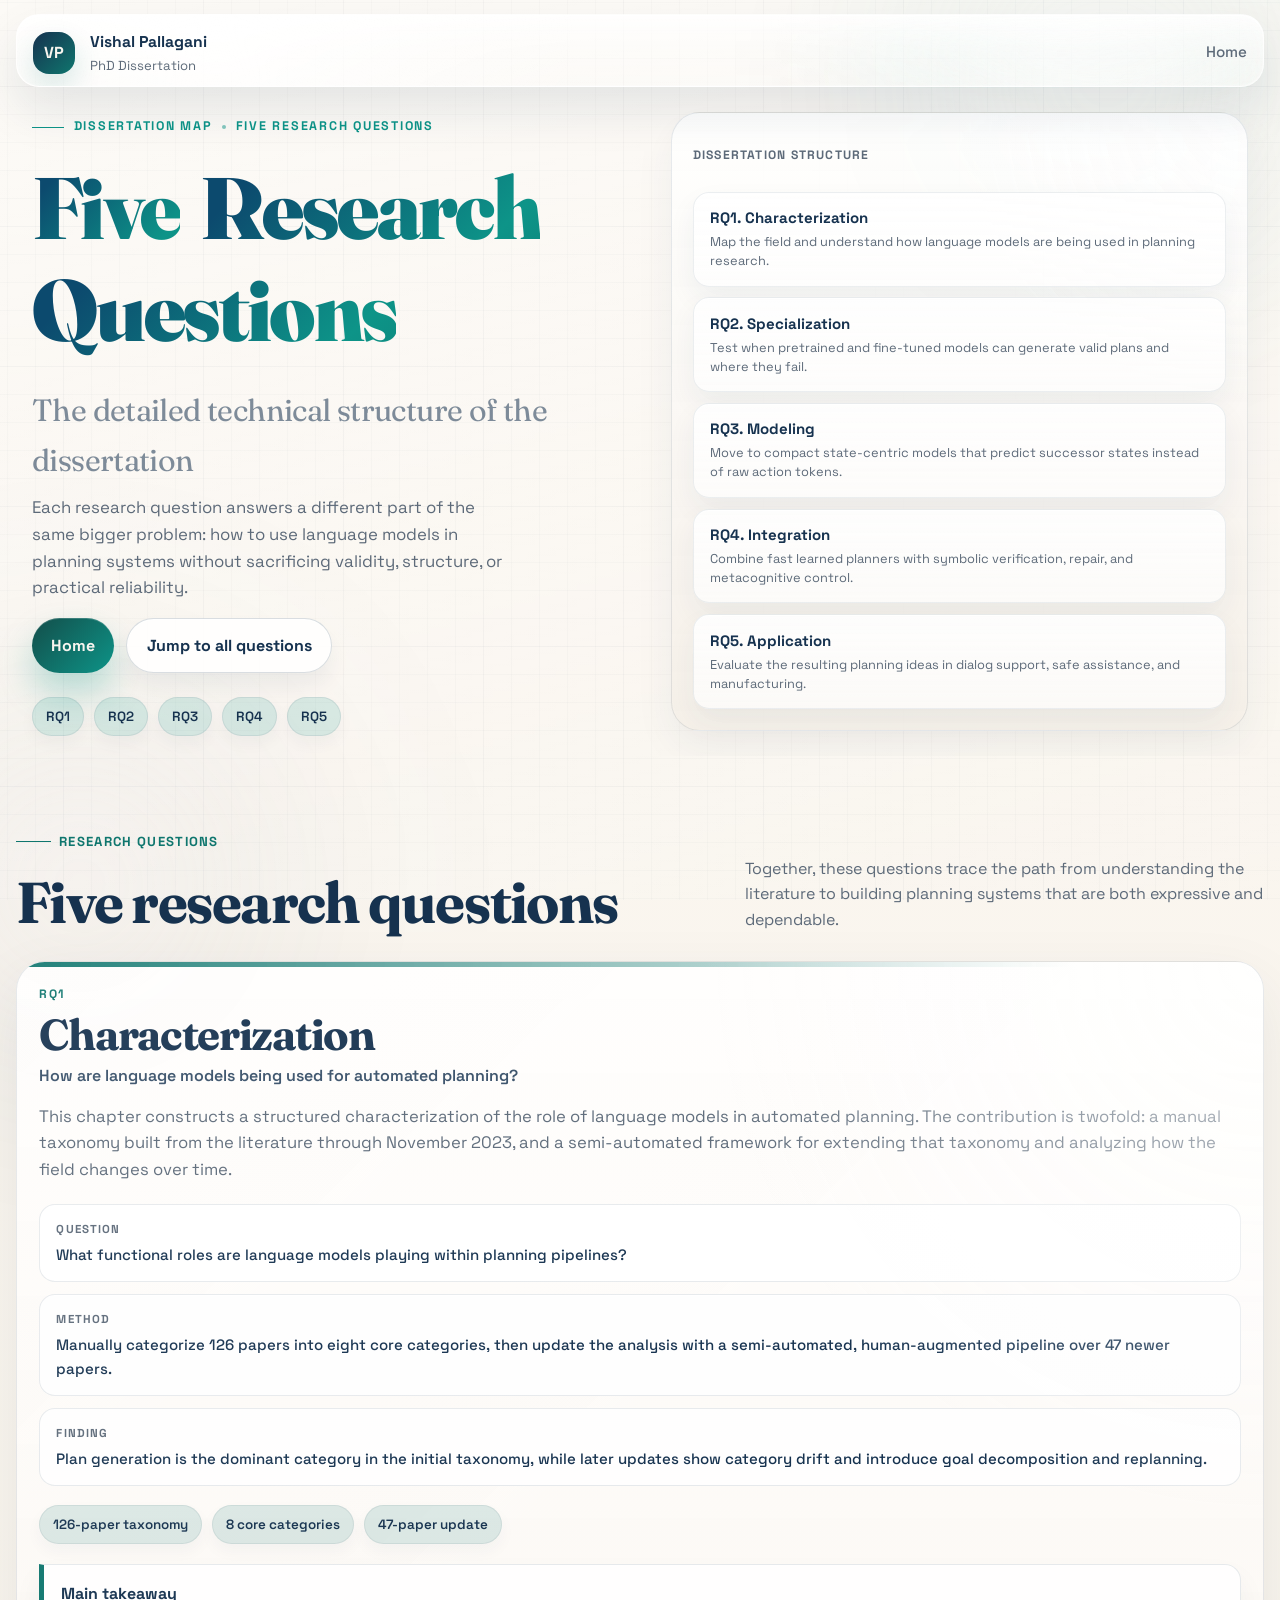
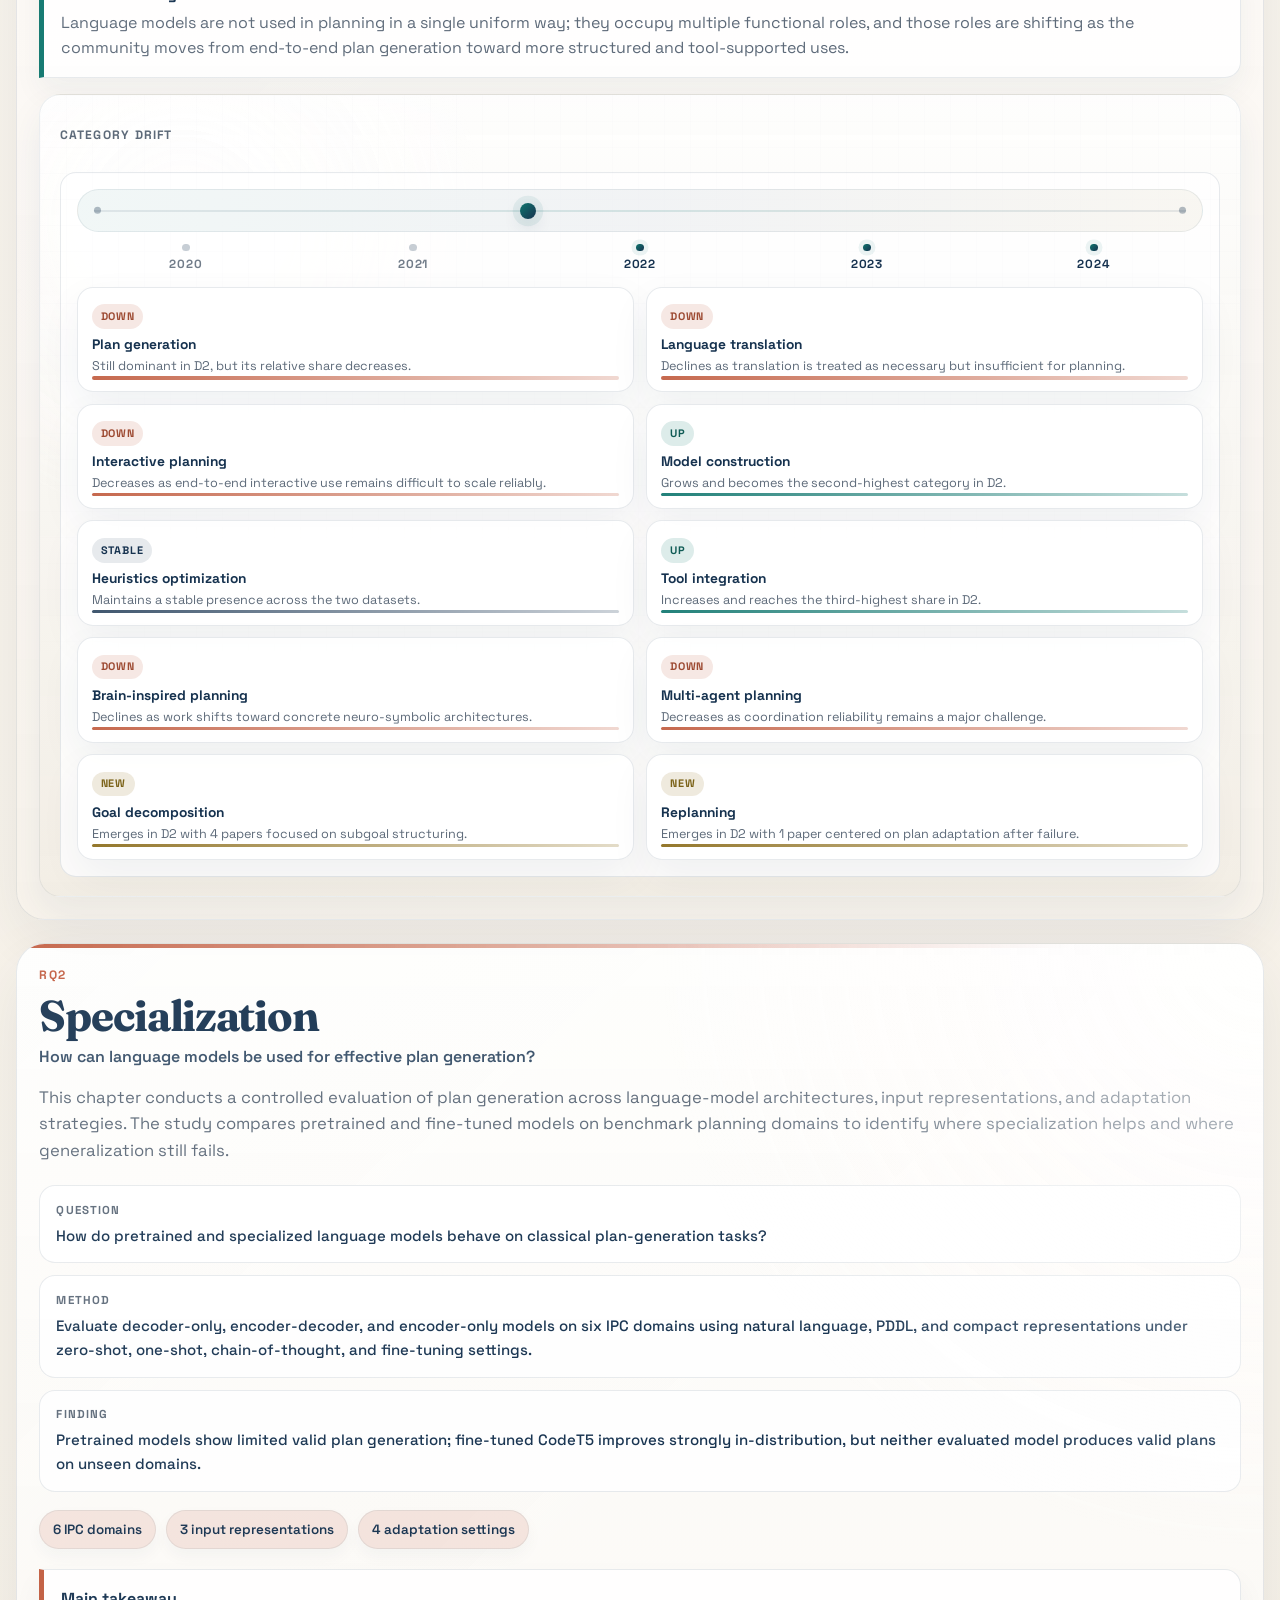
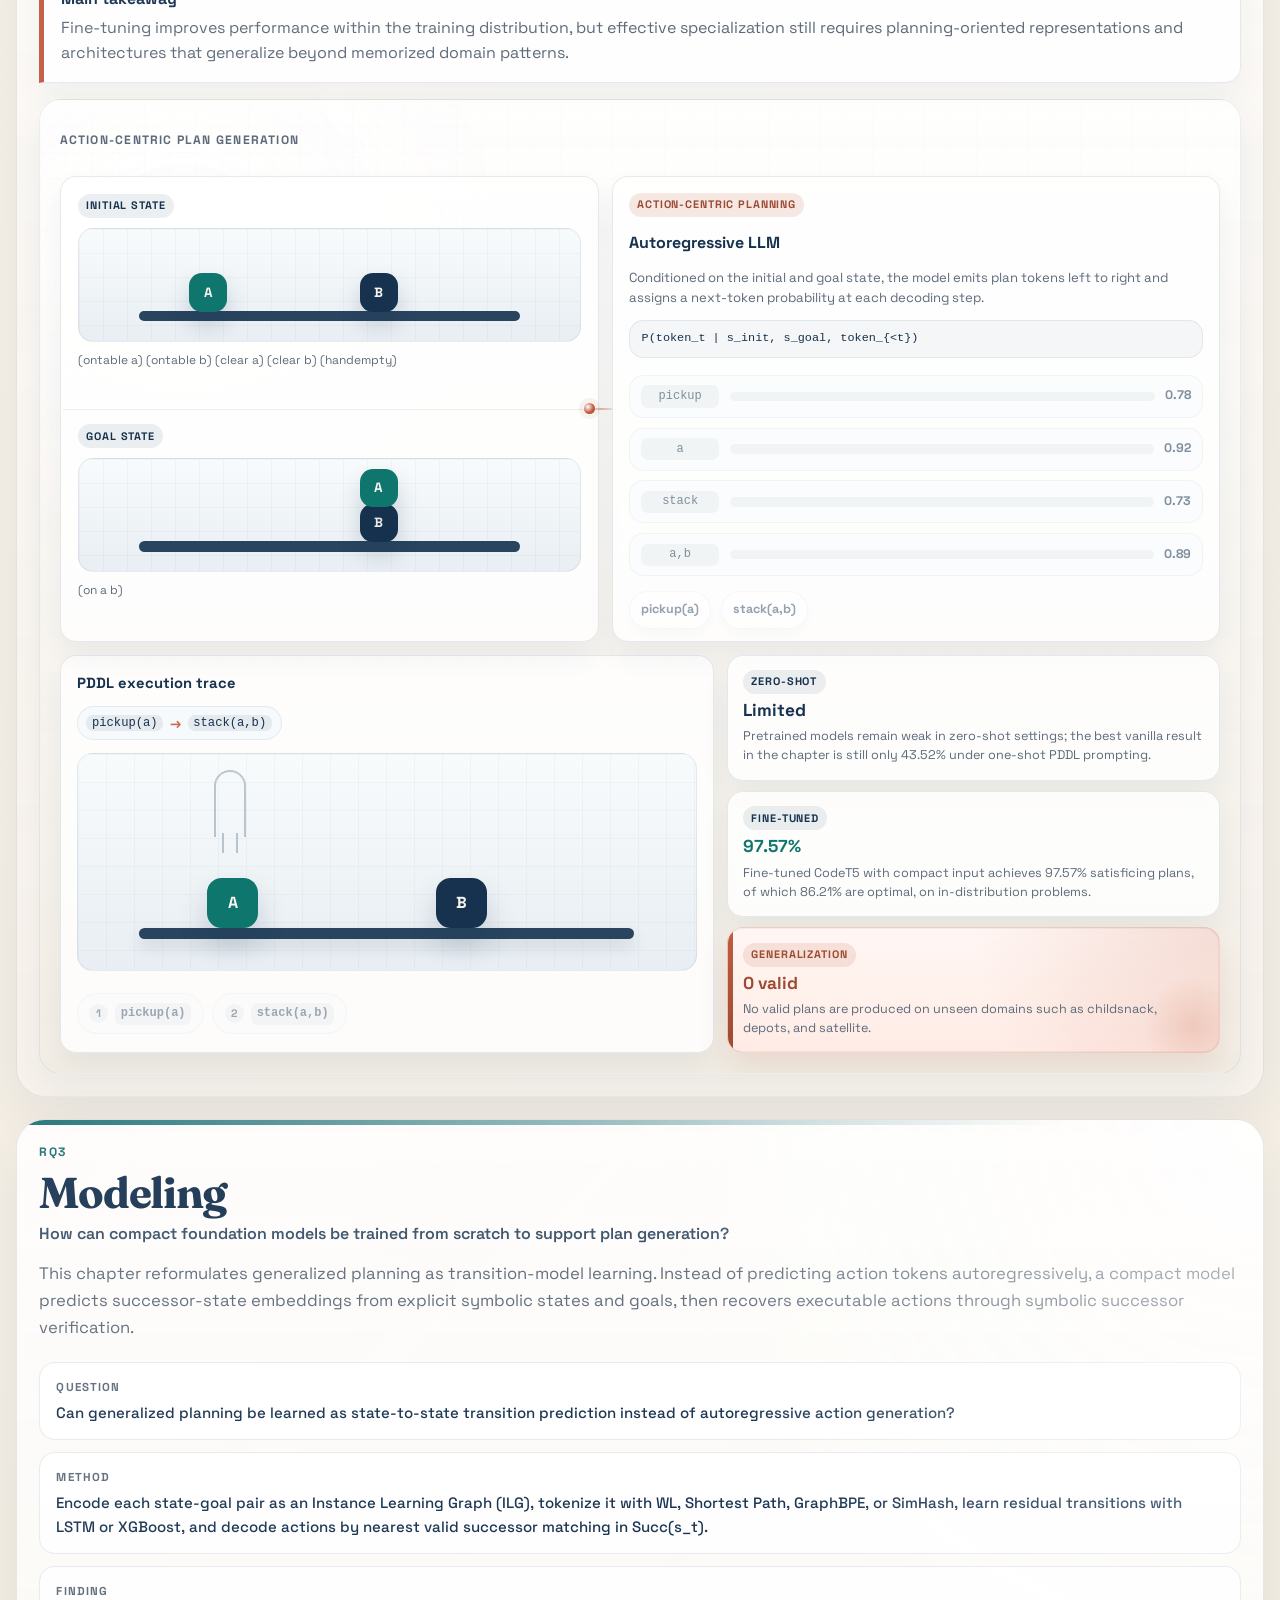
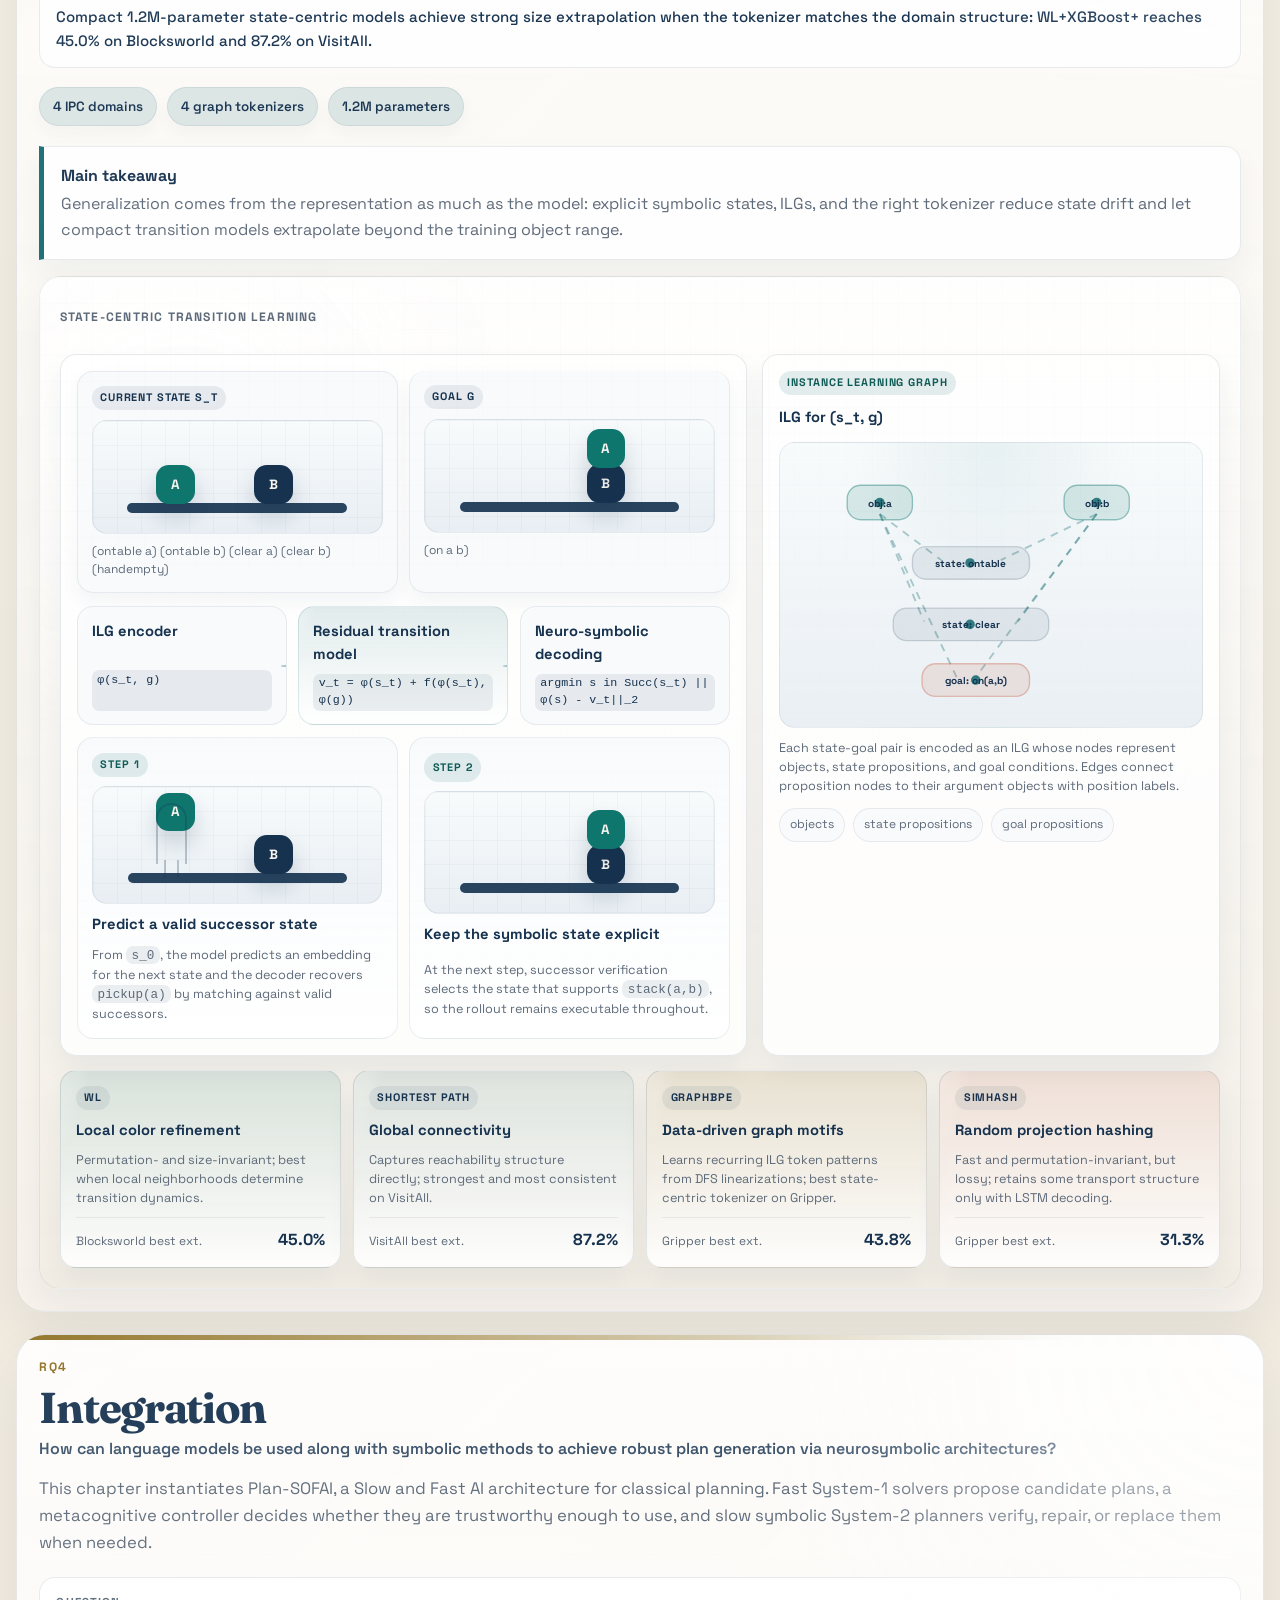
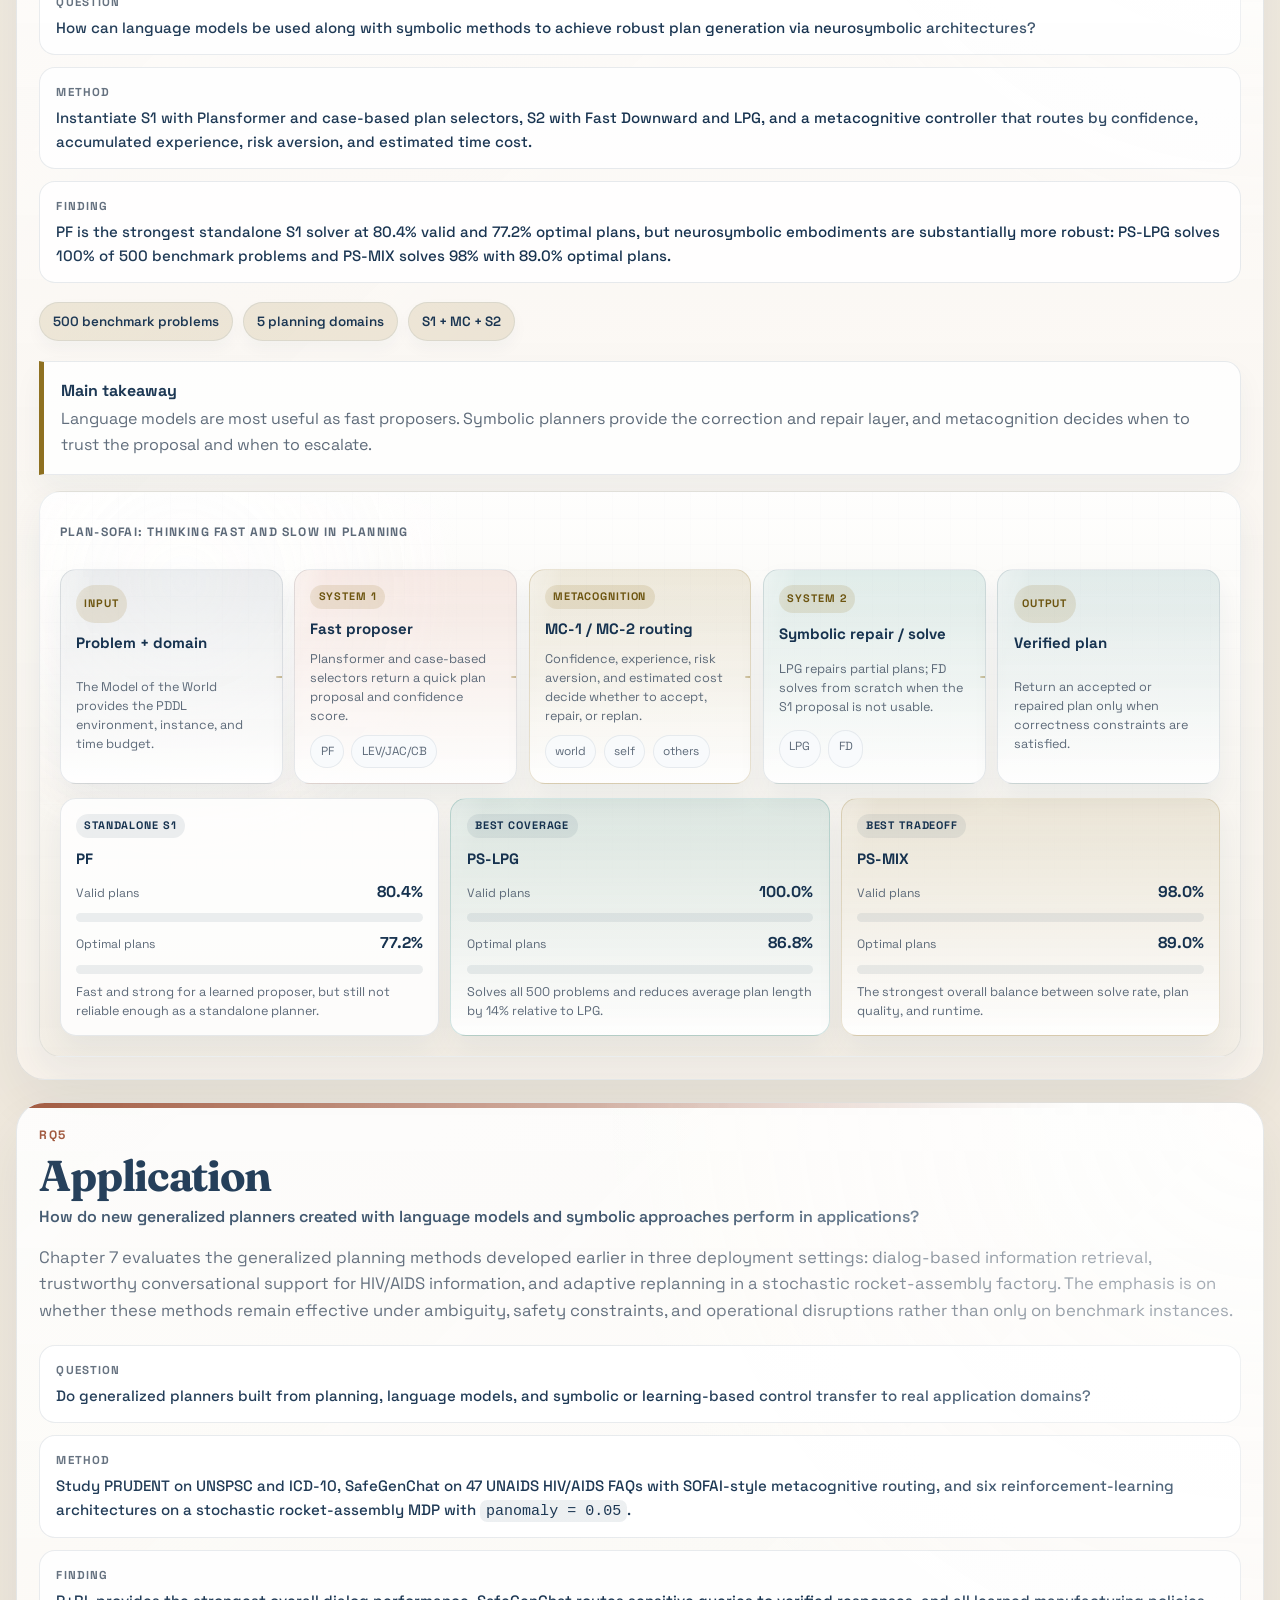
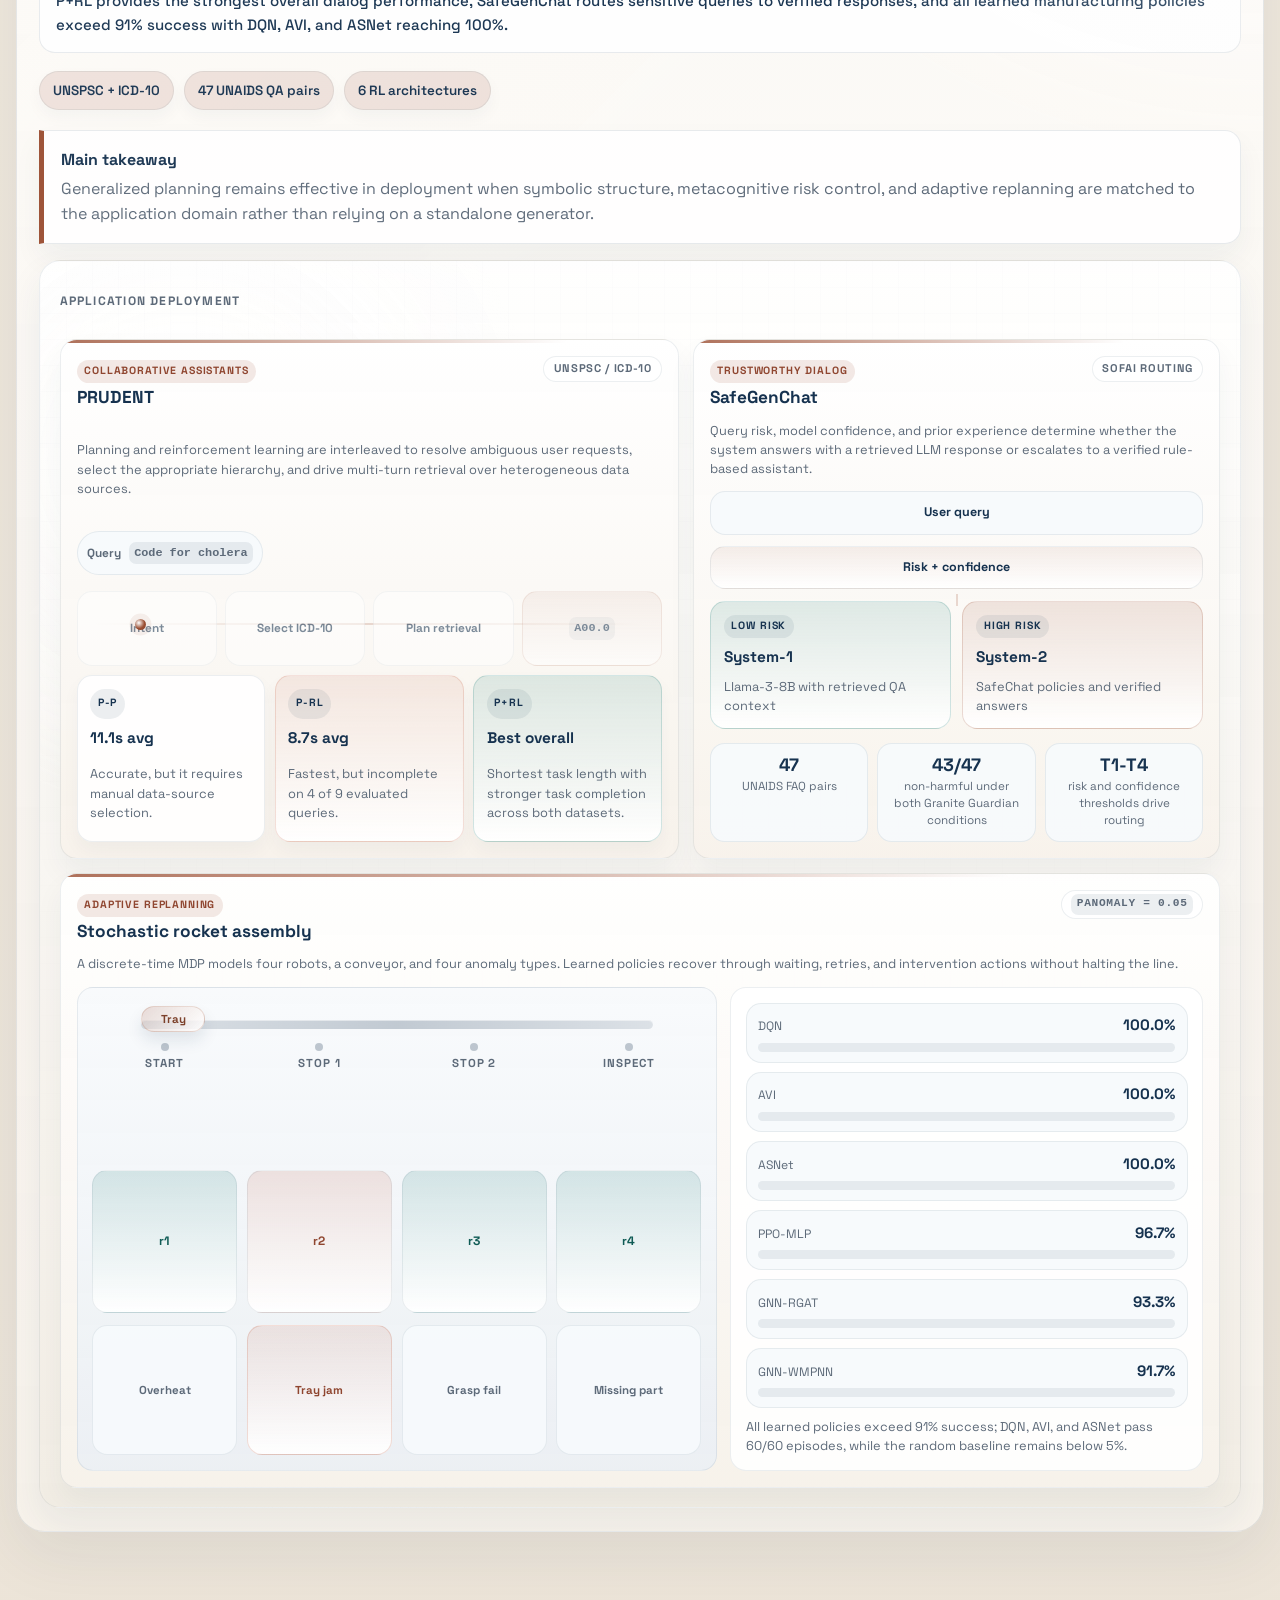
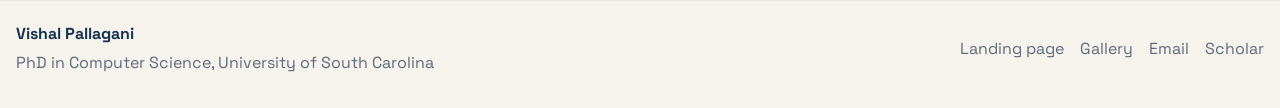
==== research-questions.html @ 073f288d "Add files via upload" ====
<!doctype html>
<html lang="en">

<head>
  <meta charset="UTF-8" />
  <meta name="viewport" content="width=device-width, initial-scale=1.0" />
  <meta name="description"
    content="Detailed research questions from Vishal Pallagani's PhD dissertation on generalized planning using language models." />
  <title>Research Questions | Vishal Pallagani</title>
  <link rel="icon"
    href="data:image/svg+xml,%3Csvg xmlns='http://www.w3.org/2000/svg' viewBox='0 0 64 64'%3E%3Crect width='64' height='64' rx='16' fill='%2316324f'/%3E%3Cpath d='M18 18h10l8 18 8-18h10L38 50h-12z' fill='%23f5f0e7'/%3E%3C/svg%3E" />
  <link rel="preconnect" href="https://fonts.googleapis.com" />
  <link rel="preconnect" href="https://fonts.gstatic.com" crossorigin />
  <link
    href="https://fonts.googleapis.com/css2?family=Fraunces:wght@500;600;700;800;900&family=Space+Grotesk:wght@400;500;700&display=swap"
    rel="stylesheet" />
  <link rel="stylesheet" href="styles.css" />
</head>

<body class="questions-page">
  <div class="page-shell">
    <div class="ambient-grid" aria-hidden="true"></div>
    <header class="site-header">
      <a class="brand" href="index.html">
        <span class="brand-mark">VP</span>
        <span class="brand-copy">
          <strong>Vishal Pallagani</strong>
          <span>PhD Dissertation</span>
        </span>
      </a>
      <button class="nav-toggle" type="button" aria-expanded="false" aria-controls="site-nav"
        aria-label="Toggle navigation">
        Menu
      </button>
      <nav class="site-nav" id="site-nav" aria-label="Primary">
        <a href="index.html">Home</a>
      </nav>
    </header>

    <main>
      <section class="hero" id="questions-top">
        <canvas id="hero-mesh" aria-hidden="true"></canvas>
        <div class="hero-inner page-hero-layout">
          <div class="hero-copy page-hero-copy">
            <p class="hero-eyebrow">
              <span class="hero-eyebrow-line" aria-hidden="true"></span>
              Dissertation map
              <span class="hero-eyebrow-dot" aria-hidden="true"></span>
              Five research questions
            </p>
            <h1 class="hero-headline page-hero-title">
              <span class="hero-word hero-word-1">Five</span>
              <span class="hero-word hero-word-2">Research</span>
              <span class="hero-word hero-word-3">Questions</span>
            </h1>
            <p class="hero-subtitle">The detailed technical structure of the dissertation</p>
            <p class="hero-description">
              Each research question answers a different part of the same bigger problem: how to use language
              models in planning systems without sacrificing validity, structure, or practical reliability.
            </p>
            <div class="hero-actions">
              <a class="button button-primary" href="index.html">Home</a>
              <a class="button button-secondary" href="#questions">Jump to all questions</a>
            </div>
            <div class="hero-chip-row page-chip-row">
              <a class="chip chip-link" href="#rq1">RQ1</a>
              <a class="chip chip-link" href="#rq2">RQ2</a>
              <a class="chip chip-link" href="#rq3">RQ3</a>
              <a class="chip chip-link" href="#rq4">RQ4</a>
              <a class="chip chip-link" href="#rq5">RQ5</a>
            </div>
          </div>

          <aside class="page-summary-card panel reveal">
            <p class="visual-tag">Dissertation structure</p>
            <div class="page-summary-list">
              <article class="page-summary-item">
                <strong>RQ1. Characterization</strong>
                <p>Map the field and understand how language models are being used in planning research.</p>
              </article>
              <article class="page-summary-item">
                <strong>RQ2. Specialization</strong>
                <p>Test when pretrained and fine-tuned models can generate valid plans and where they fail.</p>
              </article>
              <article class="page-summary-item">
                <strong>RQ3. Modeling</strong>
                <p>Move to compact state-centric models that predict successor states instead of raw action tokens.</p>
              </article>
              <article class="page-summary-item">
                <strong>RQ4. Integration</strong>
                <p>Combine fast learned planners with symbolic verification, repair, and metacognitive control.</p>
              </article>
              <article class="page-summary-item">
                <strong>RQ5. Application</strong>
                <p>Evaluate the resulting planning ideas in dialog support, safe assistance, and manufacturing.</p>
              </article>
            </div>
          </aside>
        </div>
      </section>

      <section class="section" id="questions">
        <div class="section-heading reveal">
          <div>
            <p class="eyebrow">Research Questions</p>
            <h2>Five research questions</h2>
          </div>
          <p>
            Together, these questions trace the path from understanding the literature to building planning
            systems that are both expressive and dependable.
          </p>
        </div>

        <div class="rq-stack">
          <article class="rq-card reveal" id="rq1" style="--accent: #0f766e; --accent-soft: rgba(15, 118, 110, 0.14);">
            <div class="rq-copy">
              <p class="rq-kicker">RQ1</p>
              <h3>Characterization</h3>
              <p class="rq-question">How are language models being used for automated planning?</p>
              <p class="rq-brief">
                This chapter constructs a structured characterization of the role of language models in
                automated planning. The contribution is twofold: a manual taxonomy built from the
                literature through November 2023, and a semi-automated framework for extending that
                taxonomy and analyzing how the field changes over time.
              </p>
              <div class="fact-grid">
                <div class="fact-row">
                  <span class="fact-label">Question</span>
                  <span class="fact-value">What functional roles are language models playing within planning
                    pipelines?</span>
                </div>
                <div class="fact-row">
                  <span class="fact-label">Method</span>
                  <span class="fact-value">Manually categorize 126 papers into eight core categories, then update the
                    analysis with a semi-automated, human-augmented pipeline over 47 newer papers.</span>
                </div>
                <div class="fact-row">
                  <span class="fact-label">Finding</span>
                  <span class="fact-value">Plan generation is the dominant category in the initial taxonomy, while later
                    updates show category drift and introduce goal decomposition and replanning.</span>
                </div>
              </div>
              <div class="chip-row">
                <span class="chip">126-paper taxonomy</span>
                <span class="chip">8 core categories</span>
                <span class="chip">47-paper update</span>
              </div>
              <div class="takeaway">
                <strong>Main takeaway</strong>
                <p>Language models are not used in planning in a single uniform way; they occupy multiple functional
                  roles, and those roles are shifting as the community moves from end-to-end plan generation toward more
                  structured and tool-supported uses.</p>
              </div>
            </div>

            <div class="visual-panel survey-visual">
              <p class="visual-title">Category drift</p>
              <div class="taxonomy-drift">
                <div class="drift-timeline">
                  <div class="drift-timeline-track" aria-hidden="true">
                    <span class="drift-timeline-line"></span>
                    <span class="drift-timeline-pulse"></span>
                  </div>
                  <div class="drift-year-row">
                    <span class="drift-year">2020</span>
                    <span class="drift-year">2021</span>
                    <span class="drift-year drift-year-active">2022</span>
                    <span class="drift-year drift-year-active">2023</span>
                    <span class="drift-year drift-year-active">2024</span>
                  </div>
                </div>
                <div class="drift-grid">
                  <article class="drift-card drift-card-down">
                    <span class="drift-badge">Down</span>
                    <strong>Plan generation</strong>
                    <p>Still dominant in D2, but its relative share decreases.</p>
                  </article>
                  <article class="drift-card drift-card-down">
                    <span class="drift-badge">Down</span>
                    <strong>Language translation</strong>
                    <p>Declines as translation is treated as necessary but insufficient for planning.</p>
                  </article>
                  <article class="drift-card drift-card-down">
                    <span class="drift-badge">Down</span>
                    <strong>Interactive planning</strong>
                    <p>Decreases as end-to-end interactive use remains difficult to scale reliably.</p>
                  </article>
                  <article class="drift-card drift-card-up">
                    <span class="drift-badge">Up</span>
                    <strong>Model construction</strong>
                    <p>Grows and becomes the second-highest category in D2.</p>
                  </article>
                  <article class="drift-card drift-card-stable">
                    <span class="drift-badge">Stable</span>
                    <strong>Heuristics optimization</strong>
                    <p>Maintains a stable presence across the two datasets.</p>
                  </article>
                  <article class="drift-card drift-card-up">
                    <span class="drift-badge">Up</span>
                    <strong>Tool integration</strong>
                    <p>Increases and reaches the third-highest share in D2.</p>
                  </article>
                  <article class="drift-card drift-card-down">
                    <span class="drift-badge">Down</span>
                    <strong>Brain-inspired planning</strong>
                    <p>Declines as work shifts toward concrete neuro-symbolic architectures.</p>
                  </article>
                  <article class="drift-card drift-card-down">
                    <span class="drift-badge">Down</span>
                    <strong>Multi-agent planning</strong>
                    <p>Decreases as coordination reliability remains a major challenge.</p>
                  </article>
                  <article class="drift-card drift-card-new">
                    <span class="drift-badge">New</span>
                    <strong>Goal decomposition</strong>
                    <p>Emerges in D2 with 4 papers focused on subgoal structuring.</p>
                  </article>
                  <article class="drift-card drift-card-new">
                    <span class="drift-badge">New</span>
                    <strong>Replanning</strong>
                    <p>Emerges in D2 with 1 paper centered on plan adaptation after failure.</p>
                  </article>
                </div>
              </div>
            </div>
          </article>

          <article class="rq-card reveal" id="rq2" style="--accent: #c15c3f; --accent-soft: rgba(193, 92, 63, 0.14);">
            <div class="rq-copy">
              <p class="rq-kicker">RQ2</p>
              <h3>Specialization</h3>
              <p class="rq-question">How can language models be used for effective plan generation?</p>
              <p class="rq-brief">
                This chapter conducts a controlled evaluation of plan generation across language-model
                architectures, input representations, and adaptation strategies. The study compares
                pretrained and fine-tuned models on benchmark planning domains to identify where
                specialization helps and where generalization still fails.
              </p>
              <div class="fact-grid">
                <div class="fact-row">
                  <span class="fact-label">Question</span>
                  <span class="fact-value">How do pretrained and specialized language models behave on classical
                    plan-generation tasks?</span>
                </div>
                <div class="fact-row">
                  <span class="fact-label">Method</span>
                  <span class="fact-value">Evaluate decoder-only, encoder-decoder, and encoder-only models on six IPC
                    domains using natural language, PDDL, and compact representations under zero-shot, one-shot,
                    chain-of-thought, and fine-tuning settings.</span>
                </div>
                <div class="fact-row">
                  <span class="fact-label">Finding</span>
                  <span class="fact-value">Pretrained models show limited valid plan generation; fine-tuned CodeT5
                    improves strongly in-distribution, but neither evaluated model produces valid plans on unseen
                    domains.</span>
                </div>
              </div>
              <div class="chip-row">
                <span class="chip">6 IPC domains</span>
                <span class="chip">3 input representations</span>
                <span class="chip">4 adaptation settings</span>
              </div>
              <div class="takeaway">
                <strong>Main takeaway</strong>
                <p>Fine-tuning improves performance within the training distribution, but effective specialization still
                  requires planning-oriented representations and architectures that generalize beyond memorized domain
                  patterns.</p>
              </div>
            </div>

            <div class="visual-panel plan-visual">
              <p class="visual-title">Action-centric plan generation</p>
              <div class="action-centric-grid">
                <div class="state-column">
                  <article class="planning-state-card">
                    <span class="planning-state-label">Initial state</span>
                    <div class="mini-state-scene mini-state-initial" aria-hidden="true">
                      <div class="mini-table"></div>
                      <div class="mini-block mini-block-a">A</div>
                      <div class="mini-block mini-block-b">B</div>
                    </div>
                    <p>(ontable a) (ontable b) (clear a) (clear b) (handempty)</p>
                  </article>
                  <article class="planning-state-card">
                    <span class="planning-state-label">Goal state</span>
                    <div class="mini-state-scene mini-state-goal" aria-hidden="true">
                      <div class="mini-table"></div>
                      <div class="mini-block mini-block-b">B</div>
                      <div class="mini-block mini-block-a mini-block-a-stacked">A</div>
                    </div>
                    <p>(on a b)</p>
                  </article>
                </div>

                <div class="autoreg-card">
                  <span class="autoreg-badge">Action-centric planning</span>
                  <strong>Autoregressive LLM</strong>
                  <p>Conditioned on the initial and goal state, the model emits plan tokens left to right and assigns a
                    next-token probability at each decoding step.</p>
                  <code class="autoreg-formula">P(token_t | s_init, s_goal, token_{&lt;t})</code>
                  <div class="token-probability-list">
                    <div class="token-probability token-probability-1">
                      <code>pickup</code>
                      <div class="token-probability-bar"><span style="--value: 78%"></span></div>
                      <span>0.78</span>
                    </div>
                    <div class="token-probability token-probability-2">
                      <code>a</code>
                      <div class="token-probability-bar"><span style="--value: 92%"></span></div>
                      <span>0.92</span>
                    </div>
                    <div class="token-probability token-probability-3">
                      <code>stack</code>
                      <div class="token-probability-bar"><span style="--value: 73%"></span></div>
                      <span>0.73</span>
                    </div>
                    <div class="token-probability token-probability-4">
                      <code>a,b</code>
                      <div class="token-probability-bar"><span style="--value: 89%"></span></div>
                      <span>0.89</span>
                    </div>
                  </div>
                  <div class="generated-plan-strip">
                    <span class="generated-plan-chip generated-plan-chip-1">pickup(a)</span>
                    <span class="generated-plan-chip generated-plan-chip-2">stack(a,b)</span>
                  </div>
                </div>
              </div>

              <div class="execution-card">
                <div class="execution-header">
                  <strong>PDDL execution trace</strong>
                  <div class="execution-sequence">
                    <code>pickup(a)</code>
                    <span class="execution-arrow">&rarr;</span>
                    <code>stack(a,b)</code>
                  </div>
                </div>
                <div class="execution-scene" aria-hidden="true">
                  <div class="execution-grid"></div>
                  <div class="execution-table"></div>
                  <div class="execution-gripper"></div>
                  <div class="execution-block execution-block-a">A</div>
                  <div class="execution-block execution-block-b">B</div>
                </div>
                <div class="execution-steps">
                  <span class="execution-step execution-step-1"><span
                      class="execution-step-index">1</span><code>pickup(a)</code></span>
                  <span class="execution-step execution-step-2"><span
                      class="execution-step-index">2</span><code>stack(a,b)</code></span>
                </div>
              </div>

              <div class="rq2-metric-grid">
                <article class="rq2-metric-card">
                  <span class="rq2-metric-label">Zero-shot</span>
                  <strong>Limited</strong>
                  <p>Pretrained models remain weak in zero-shot settings; the best vanilla result in the chapter is
                    still only 43.52% under one-shot PDDL prompting.</p>
                </article>
                <article class="rq2-metric-card">
                  <span class="rq2-metric-label">Fine-tuned</span>
                  <strong>97.57%</strong>
                  <p>Fine-tuned CodeT5 with compact input achieves 97.57% satisficing plans, of which 86.21% are
                    optimal, on in-distribution problems.</p>
                </article>
                <article class="rq2-metric-card rq2-metric-card-generalization">
                  <span class="rq2-metric-label">Generalization</span>
                  <strong>0 valid</strong>
                  <p>No valid plans are produced on unseen domains such as childsnack, depots, and satellite.</p>
                </article>
              </div>
            </div>
          </article>

          <article class="rq-card reveal" id="rq3" style="--accent: #186d73; --accent-soft: rgba(24, 109, 115, 0.14);">
            <div class="rq-copy">
              <p class="rq-kicker">RQ3</p>
              <h3>Modeling</h3>
              <p class="rq-question">How can compact foundation models be trained from scratch to support plan
                generation?</p>
              <p class="rq-brief">
                This chapter reformulates generalized planning as transition-model learning. Instead of
                predicting action tokens autoregressively, a compact model predicts successor-state
                embeddings from explicit symbolic states and goals, then recovers executable actions through
                symbolic successor verification.
              </p>
              <div class="fact-grid">
                <div class="fact-row">
                  <span class="fact-label">Question</span>
                  <span class="fact-value">Can generalized planning be learned as state-to-state transition prediction
                    instead of autoregressive action generation?</span>
                </div>
                <div class="fact-row">
                  <span class="fact-label">Method</span>
                  <span class="fact-value">Encode each state-goal pair as an Instance Learning Graph (ILG), tokenize it
                    with WL, Shortest Path, GraphBPE, or SimHash, learn residual transitions with LSTM or XGBoost, and
                    decode actions by nearest valid successor matching in Succ(s_t).</span>
                </div>
                <div class="fact-row">
                  <span class="fact-label">Finding</span>
                  <span class="fact-value">Compact 1.2M-parameter state-centric models achieve strong size extrapolation
                    when the tokenizer matches the domain structure: WL+XGBoost+ reaches 45.0% on Blocksworld and 87.2%
                    on VisitAll.</span>
                </div>
              </div>
              <div class="chip-row">
                <span class="chip">4 IPC domains</span>
                <span class="chip">4 graph tokenizers</span>
                <span class="chip">1.2M parameters</span>
              </div>
              <div class="takeaway">
                <strong>Main takeaway</strong>
                <p>Generalization comes from the representation as much as the model: explicit symbolic states, ILGs,
                  and the right tokenizer reduce state drift and let compact transition models extrapolate beyond the
                  training object range.</p>
              </div>
            </div>

            <div class="visual-panel state-visual">
              <p class="visual-title">State-centric transition learning</p>
              <div class="state-centric-grid">
                <div class="state-centric-board">
                  <div class="state-problem-pair">
                    <article class="planning-state-card state-problem-card">
                      <span class="planning-state-label">Current state s_t</span>
                      <div class="mini-state-scene" aria-hidden="true">
                        <div class="mini-table"></div>
                        <div class="mini-block mini-block-a">A</div>
                        <div class="mini-block mini-block-b">B</div>
                      </div>
                      <p>(ontable a) (ontable b) (clear a) (clear b) (handempty)</p>
                    </article>
                    <article class="planning-state-card state-problem-card">
                      <span class="planning-state-label">Goal g</span>
                      <div class="mini-state-scene" aria-hidden="true">
                        <div class="mini-table"></div>
                        <div class="mini-block mini-block-b">B</div>
                        <div class="mini-block mini-block-a mini-block-a-stacked">A</div>
                      </div>
                      <p>(on a b)</p>
                    </article>
                  </div>

                  <div class="state-formulation-strip">
                    <article class="state-formulation-node">
                      <strong>ILG encoder</strong>
                      <code>&phi;(s_t, g)</code>
                    </article>
                    <article class="state-formulation-node state-formulation-node-accent">
                      <strong>Residual transition model</strong>
                      <code>v_t = &phi;(s_t) + f(&phi;(s_t), &phi;(g))</code>
                    </article>
                    <article class="state-formulation-node">
                      <strong>Neuro-symbolic decoding</strong>
                      <code>argmin s in Succ(s_t) ||&phi;(s) - v_t||_2</code>
                    </article>
                  </div>

                  <div class="state-decode-grid">
                    <article class="decode-card decode-card-step-1">
                      <span class="decode-label">Step 1</span>
                      <div class="state-rollout-scene state-rollout-scene-holding" aria-hidden="true">
                        <div class="mini-table"></div>
                        <div class="state-gripper"></div>
                        <div class="mini-block mini-block-b">B</div>
                        <div class="mini-block mini-block-a state-block-a-held">A</div>
                      </div>
                      <strong>Predict a valid successor state</strong>
                      <p>From <code>s_0</code>, the model predicts an embedding for the next state and the decoder
                        recovers <code>pickup(a)</code> by matching against valid successors.</p>
                    </article>
                    <article class="decode-card decode-card-step-2">
                      <span class="decode-label">Step 2</span>
                      <div class="state-rollout-scene state-rollout-scene-stacked" aria-hidden="true">
                        <div class="mini-table"></div>
                        <div class="mini-block mini-block-b">B</div>
                        <div class="mini-block mini-block-a mini-block-a-stacked">A</div>
                      </div>
                      <strong>Keep the symbolic state explicit</strong>
                      <p>At the next step, successor verification selects the state that supports
                        <code>stack(a,b)</code>, so the rollout remains executable throughout.</p>
                    </article>
                  </div>
                </div>

                <aside class="ilg-card">
                  <span class="ilg-badge">Instance learning graph</span>
                  <strong>ILG for (s_t, g)</strong>
                  <svg class="ilg-svg" viewBox="0 0 440 296" role="img"
                    aria-label="Instance learning graph for Blocksworld state and goal">
                    <path class="ilg-edge-line ilg-edge-line-1" d="M104 74 L168 122" />
                    <path class="ilg-edge-line ilg-edge-line-2" d="M330 74 L230 122" />
                    <path class="ilg-edge-line ilg-edge-line-3" d="M104 74 L150 186" />
                    <path class="ilg-edge-line ilg-edge-line-4" d="M330 74 L248 186" />
                    <path class="ilg-edge-line ilg-edge-line-5" d="M104 74 L184 244" />
                    <path class="ilg-edge-line ilg-edge-line-6" d="M330 74 L204 244" />
                    <rect class="ilg-node ilg-node-object" x="70" y="44" width="68" height="36" rx="14" />
                    <rect class="ilg-node ilg-node-object" x="296" y="44" width="68" height="36" rx="14" />
                    <rect class="ilg-node ilg-node-state" x="138" y="108" width="122" height="34" rx="14" />
                    <rect class="ilg-node ilg-node-state" x="118" y="172" width="162" height="34" rx="14" />
                    <rect class="ilg-node ilg-node-goal" x="148" y="230" width="112" height="34" rx="14" />
                    <circle class="ilg-node-dot" cx="104" cy="62" r="5" />
                    <circle class="ilg-node-dot" cx="330" cy="62" r="5" />
                    <circle class="ilg-node-dot" cx="198" cy="125" r="5" />
                    <circle class="ilg-node-dot" cx="198" cy="189" r="5" />
                    <circle class="ilg-node-dot" cx="204" cy="247" r="5" />
                    <text x="104" y="67">obj:a</text>
                    <text x="330" y="67">obj:b</text>
                    <text x="199" y="129">state: ontable</text>
                    <text x="199" y="193">state: clear</text>
                    <text x="204" y="251">goal: on(a,b)</text>
                  </svg>
                  <p>Each state-goal pair is encoded as an ILG whose nodes represent objects, state propositions, and
                    goal conditions. Edges connect proposition nodes to their argument objects with position labels.</p>
                  <div class="ilg-legend">
                    <span class="ilg-legend-chip">objects</span>
                    <span class="ilg-legend-chip">state propositions</span>
                    <span class="ilg-legend-chip">goal propositions</span>
                  </div>
                </aside>
              </div>

              <div class="tokenizer-grid">
                <article class="tokenizer-card tokenizer-card-wl">
                  <span class="tokenizer-name">WL</span>
                  <strong>Local color refinement</strong>
                  <p>Permutation- and size-invariant; best when local neighborhoods determine transition dynamics.</p>
                  <div class="tokenizer-metric">
                    <span>Blocksworld best ext.</span>
                    <strong>45.0%</strong>
                  </div>
                </article>
                <article class="tokenizer-card tokenizer-card-sp">
                  <span class="tokenizer-name">Shortest Path</span>
                  <strong>Global connectivity</strong>
                  <p>Captures reachability structure directly; strongest and most consistent on VisitAll.</p>
                  <div class="tokenizer-metric">
                    <span>VisitAll best ext.</span>
                    <strong>87.2%</strong>
                  </div>
                </article>
                <article class="tokenizer-card tokenizer-card-bpe">
                  <span class="tokenizer-name">GraphBPE</span>
                  <strong>Data-driven graph motifs</strong>
                  <p>Learns recurring ILG token patterns from DFS linearizations; best state-centric tokenizer on
                    Gripper.</p>
                  <div class="tokenizer-metric">
                    <span>Gripper best ext.</span>
                    <strong>43.8%</strong>
                  </div>
                </article>
                <article class="tokenizer-card tokenizer-card-sh">
                  <span class="tokenizer-name">SimHash</span>
                  <strong>Random projection hashing</strong>
                  <p>Fast and permutation-invariant, but lossy; retains some transport structure only with LSTM
                    decoding.</p>
                  <div class="tokenizer-metric">
                    <span>Gripper best ext.</span>
                    <strong>31.3%</strong>
                  </div>
                </article>
              </div>
            </div>
          </article>

          <article class="rq-card reveal" id="rq4" style="--accent: #8b6c1a; --accent-soft: rgba(139, 108, 26, 0.14);">
            <div class="rq-copy">
              <p class="rq-kicker">RQ4</p>
              <h3>Integration</h3>
              <p class="rq-question">How can language models be used along with symbolic methods to achieve robust plan
                generation via neurosymbolic architectures?</p>
              <p class="rq-brief">
                This chapter instantiates Plan-SOFAI, a Slow and Fast AI architecture for classical planning.
                Fast System-1 solvers propose candidate plans, a metacognitive controller decides whether
                they are trustworthy enough to use, and slow symbolic System-2 planners verify, repair, or
                replace them when needed.
              </p>
              <div class="fact-grid">
                <div class="fact-row">
                  <span class="fact-label">Question</span>
                  <span class="fact-value">How can language models be used along with symbolic methods to achieve robust
                    plan generation via neurosymbolic architectures?</span>
                </div>
                <div class="fact-row">
                  <span class="fact-label">Method</span>
                  <span class="fact-value">Instantiate S1 with Plansformer and case-based plan selectors, S2 with Fast
                    Downward and LPG, and a metacognitive controller that routes by confidence, accumulated experience,
                    risk aversion, and estimated time cost.</span>
                </div>
                <div class="fact-row">
                  <span class="fact-label">Finding</span>
                  <span class="fact-value">PF is the strongest standalone S1 solver at 80.4% valid and 77.2% optimal
                    plans, but neurosymbolic embodiments are substantially more robust: PS-LPG solves 100% of 500
                    benchmark problems and PS-MIX solves 98% with 89.0% optimal plans.</span>
                </div>
              </div>
              <div class="chip-row">
                <span class="chip">500 benchmark problems</span>
                <span class="chip">5 planning domains</span>
                <span class="chip">S1 + MC + S2</span>
              </div>
              <div class="takeaway">
                <strong>Main takeaway</strong>
                <p>Language models are most useful as fast proposers. Symbolic planners provide the correction and
                  repair layer, and metacognition decides when to trust the proposal and when to escalate.</p>
              </div>
            </div>

            <div class="visual-panel sofai-visual">
              <p class="visual-title">Plan-SOFAI: thinking fast and slow in planning</p>
              <div class="sofai-pipeline">
                <article class="sofai-stage sofai-stage-input">
                  <span class="sofai-stage-tag">Input</span>
                  <strong>Problem + domain</strong>
                  <p>The Model of the World provides the PDDL environment, instance, and time budget.</p>
                </article>
                <article class="sofai-stage sofai-stage-s1">
                  <span class="sofai-stage-tag">System 1</span>
                  <strong>Fast proposer</strong>
                  <p>Plansformer and case-based selectors return a quick plan proposal and confidence score.</p>
                  <div class="sofai-mini-row">
                    <span class="sofai-mini-chip">PF</span>
                    <span class="sofai-mini-chip">LEV/JAC/CB</span>
                  </div>
                </article>
                <article class="sofai-stage sofai-stage-mc">
                  <span class="sofai-stage-tag">Metacognition</span>
                  <strong>MC-1 / MC-2 routing</strong>
                  <p>Confidence, experience, risk aversion, and estimated cost decide whether to accept, repair, or
                    replan.</p>
                  <div class="sofai-model-row">
                    <span class="sofai-model-chip">world</span>
                    <span class="sofai-model-chip">self</span>
                    <span class="sofai-model-chip">others</span>
                  </div>
                </article>
                <article class="sofai-stage sofai-stage-s2">
                  <span class="sofai-stage-tag">System 2</span>
                  <strong>Symbolic repair / solve</strong>
                  <p>LPG repairs partial plans; FD solves from scratch when the S1 proposal is not usable.</p>
                  <div class="sofai-mini-row">
                    <span class="sofai-mini-chip">LPG</span>
                    <span class="sofai-mini-chip">FD</span>
                  </div>
                </article>
                <article class="sofai-stage sofai-stage-output">
                  <span class="sofai-stage-tag">Output</span>
                  <strong>Verified plan</strong>
                  <p>Return an accepted or repaired plan only when correctness constraints are satisfied.</p>
                </article>
              </div>

              <div class="sofai-results">
                <article class="sofai-result-card">
                  <span class="sofai-result-tag">Standalone S1</span>
                  <strong>PF</strong>
                  <div class="sofai-result-metric">
                    <span>Valid plans</span>
                    <strong>80.4%</strong>
                  </div>
                  <div class="sofai-result-bar"><span style="--value: 80.4%"></span></div>
                  <div class="sofai-result-metric">
                    <span>Optimal plans</span>
                    <strong>77.2%</strong>
                  </div>
                  <div class="sofai-result-bar"><span style="--value: 77.2%"></span></div>
                  <p>Fast and strong for a learned proposer, but still not reliable enough as a standalone planner.</p>
                </article>
                <article class="sofai-result-card sofai-result-card-primary">
                  <span class="sofai-result-tag">Best coverage</span>
                  <strong>PS-LPG</strong>
                  <div class="sofai-result-metric">
                    <span>Valid plans</span>
                    <strong>100.0%</strong>
                  </div>
                  <div class="sofai-result-bar"><span style="--value: 100%"></span></div>
                  <div class="sofai-result-metric">
                    <span>Optimal plans</span>
                    <strong>86.8%</strong>
                  </div>
                  <div class="sofai-result-bar"><span style="--value: 86.8%"></span></div>
                  <p>Solves all 500 problems and reduces average plan length by 14% relative to LPG.</p>
                </article>
                <article class="sofai-result-card sofai-result-card-secondary">
                  <span class="sofai-result-tag">Best tradeoff</span>
                  <strong>PS-MIX</strong>
                  <div class="sofai-result-metric">
                    <span>Valid plans</span>
                    <strong>98.0%</strong>
                  </div>
                  <div class="sofai-result-bar"><span style="--value: 98%"></span></div>
                  <div class="sofai-result-metric">
                    <span>Optimal plans</span>
                    <strong>89.0%</strong>
                  </div>
                  <div class="sofai-result-bar"><span style="--value: 89%"></span></div>
                  <p>The strongest overall balance between solve rate, plan quality, and runtime.</p>
                </article>
              </div>
            </div>
          </article>

          <article class="rq-card reveal" id="rq5" style="--accent: #9a4d31; --accent-soft: rgba(154, 77, 49, 0.14);">
            <div class="rq-copy">
              <p class="rq-kicker">RQ5</p>
              <h3>Application</h3>
              <p class="rq-question">How do new generalized planners created with language models and symbolic
                approaches perform in applications?</p>
              <p class="rq-brief">
                Chapter 7 evaluates the generalized planning methods developed earlier in three deployment
                settings: dialog-based information retrieval, trustworthy conversational support for HIV/AIDS
                information, and adaptive replanning in a stochastic rocket-assembly factory. The emphasis is
                on whether these methods remain effective under ambiguity, safety constraints, and operational
                disruptions rather than only on benchmark instances.
              </p>
              <div class="fact-grid">
                <div class="fact-row">
                  <span class="fact-label">Question</span>
                  <span class="fact-value">Do generalized planners built from planning, language models, and symbolic or
                    learning-based control transfer to real application domains?</span>
                </div>
                <div class="fact-row">
                  <span class="fact-label">Method</span>
                  <span class="fact-value">Study PRUDENT on UNSPSC and ICD-10, SafeGenChat on 47 UNAIDS HIV/AIDS FAQs
                    with SOFAI-style metacognitive routing, and six reinforcement-learning architectures on a stochastic
                    rocket-assembly MDP with <code>panomaly = 0.05</code>.</span>
                </div>
                <div class="fact-row">
                  <span class="fact-label">Finding</span>
                  <span class="fact-value">P+RL provides the strongest overall dialog performance, SafeGenChat routes
                    sensitive queries to verified responses, and all learned manufacturing policies exceed 91% success
                    with DQN, AVI, and ASNet reaching 100%.</span>
                </div>
              </div>
              <div class="chip-row">
                <span class="chip">UNSPSC + ICD-10</span>
                <span class="chip">47 UNAIDS QA pairs</span>
                <span class="chip">6 RL architectures</span>
              </div>
              <div class="takeaway">
                <strong>Main takeaway</strong>
                <p>Generalized planning remains effective in deployment when symbolic structure, metacognitive risk
                  control, and adaptive replanning are matched to the application domain rather than relying on a
                  standalone generator.</p>
              </div>
            </div>

            <div class="visual-panel application-visual">
              <p class="visual-title">Application deployment</p>
              <div class="application-grid">
                <article class="application-case prudent-case">
                  <div class="application-case-head">
                    <div>
                      <span class="application-case-kicker">Collaborative assistants</span>
                      <strong>PRUDENT</strong>
                    </div>
                    <span class="application-case-tag">UNSPSC / ICD-10</span>
                  </div>
                  <p class="application-case-copy">
                    Planning and reinforcement learning are interleaved to resolve ambiguous user requests,
                    select the appropriate hierarchy, and drive multi-turn retrieval over heterogeneous data
                    sources.
                  </p>
                  <div class="prudent-flow">
                    <div class="prudent-query">
                      <span>Query</span>
                      <code>Code for cholera</code>
                    </div>
                    <div class="prudent-path">
                      <span class="prudent-node">Intent</span>
                      <span class="prudent-node">Select ICD-10</span>
                      <span class="prudent-node">Plan retrieval</span>
                      <span class="prudent-node prudent-node-answer"><code>A00.0</code></span>
                    </div>
                  </div>
                  <div class="prudent-strategies">
                    <article class="strategy-card">
                      <span class="strategy-label">P-P</span>
                      <strong>11.1s avg</strong>
                      <p>Accurate, but it requires manual data-source selection.</p>
                    </article>
                    <article class="strategy-card strategy-card-warning">
                      <span class="strategy-label">P-RL</span>
                      <strong>8.7s avg</strong>
                      <p>Fastest, but incomplete on 4 of 9 evaluated queries.</p>
                    </article>
                    <article class="strategy-card strategy-card-best">
                      <span class="strategy-label">P+RL</span>
                      <strong>Best overall</strong>
                      <p>Shortest task length with stronger task completion across both datasets.</p>
                    </article>
                  </div>
                </article>

                <article class="application-case safegen-case">
                  <div class="application-case-head">
                    <div>
                      <span class="application-case-kicker">Trustworthy dialog</span>
                      <strong>SafeGenChat</strong>
                    </div>
                    <span class="application-case-tag">SOFAI routing</span>
                  </div>
                  <p class="application-case-copy">
                    Query risk, model confidence, and prior experience determine whether the system answers
                    with a retrieved LLM response or escalates to a verified rule-based assistant.
                  </p>
                  <div class="safegen-pipeline">
                    <div class="safegen-node safegen-node-query">User query</div>
                    <div class="safegen-node safegen-node-risk">Risk + confidence</div>
                    <div class="safegen-branches">
                      <article class="safegen-branch safegen-branch-s1">
                        <span class="safegen-branch-label">Low risk</span>
                        <strong>System-1</strong>
                        <p>Llama-3-8B with retrieved QA context</p>
                      </article>
                      <article class="safegen-branch safegen-branch-s2">
                        <span class="safegen-branch-label">High risk</span>
                        <strong>System-2</strong>
                        <p>SafeChat policies and verified answers</p>
                      </article>
                    </div>
                  </div>
                  <div class="safegen-stat-grid">
                    <div class="safe-stat">
                      <strong>47</strong>
                      <span>UNAIDS FAQ pairs</span>
                    </div>
                    <div class="safe-stat">
                      <strong>43/47</strong>
                      <span>non-harmful under both Granite Guardian conditions</span>
                    </div>
                    <div class="safe-stat">
                      <strong>T1-T4</strong>
                      <span>risk and confidence thresholds drive routing</span>
                    </div>
                  </div>
                </article>

                <article class="application-case factory-case">
                  <div class="application-case-head">
                    <div>
                      <span class="application-case-kicker">Adaptive replanning</span>
                      <strong>Stochastic rocket assembly</strong>
                    </div>
                    <span class="application-case-tag"><code>panomaly = 0.05</code></span>
                  </div>
                  <p class="application-case-copy">
                    A discrete-time MDP models four robots, a conveyor, and four anomaly types. Learned
                    policies recover through waiting, retries, and intervention actions without halting the line.
                  </p>
                  <div class="factory-layout">
                    <div class="factory-floor">
                      <div class="factory-rail">
                        <span class="factory-stop">Start</span>
                        <span class="factory-stop">Stop 1</span>
                        <span class="factory-stop">Stop 2</span>
                        <span class="factory-stop">Inspect</span>
                        <div class="factory-tray">Tray</div>
                      </div>
                      <div class="factory-robot-row">
                        <span class="factory-robot">r1</span>
                        <span class="factory-robot factory-robot-alert">r2</span>
                        <span class="factory-robot">r3</span>
                        <span class="factory-robot">r4</span>
                      </div>
                      <div class="factory-anomaly-row">
                        <span class="factory-anomaly">Overheat</span>
                        <span class="factory-anomaly factory-anomaly-alert">Tray jam</span>
                        <span class="factory-anomaly">Grasp fail</span>
                        <span class="factory-anomaly">Missing part</span>
                      </div>
                    </div>
                    <div class="factory-results">
                      <div class="factory-result">
                        <div class="factory-result-head"><span>DQN</span><strong>100.0%</strong></div>
                        <div class="factory-result-bar"><span style="--value: 100%"></span></div>
                      </div>
                      <div class="factory-result">
                        <div class="factory-result-head"><span>AVI</span><strong>100.0%</strong></div>
                        <div class="factory-result-bar"><span style="--value: 100%"></span></div>
                      </div>
                      <div class="factory-result">
                        <div class="factory-result-head"><span>ASNet</span><strong>100.0%</strong></div>
                        <div class="factory-result-bar"><span style="--value: 100%"></span></div>
                      </div>
                      <div class="factory-result">
                        <div class="factory-result-head"><span>PPO-MLP</span><strong>96.7%</strong></div>
                        <div class="factory-result-bar"><span style="--value: 96.7%"></span></div>
                      </div>
                      <div class="factory-result">
                        <div class="factory-result-head"><span>GNN-RGAT</span><strong>93.3%</strong></div>
                        <div class="factory-result-bar"><span style="--value: 93.3%"></span></div>
                      </div>
                      <div class="factory-result">
                        <div class="factory-result-head"><span>GNN-WMPNN</span><strong>91.7%</strong></div>
                        <div class="factory-result-bar"><span style="--value: 91.7%"></span></div>
                      </div>
                      <p class="factory-result-note">
                        All learned policies exceed 91% success; DQN, AVI, and ASNet pass 60/60 episodes,
                        while the random baseline remains below 5%.
                      </p>
                    </div>
                  </div>
                </article>
              </div>
            </div>
          </article>
        </div>
      </section>
    </main>

    <footer class="site-footer">
      <div class="footer-inner">
        <div>
          <strong>Vishal Pallagani</strong>
          <p>PhD in Computer Science, University of South Carolina</p>
        </div>
        <div class="footer-links">
          <a href="index.html">Landing page</a>
          <a href="index.html#gallery">Gallery</a>
          <a href="mailto:vishal.pallagani@gmail.com">Email</a>
          <a href="https://scholar.google.com/citations?user=uUkfixUAAAAJ&hl=en" target="_blank"
            rel="noopener noreferrer">Scholar</a>
        </div>
      </div>
    </footer>
  </div>
  <script src="script.js" defer></script>
</body>

</html>
---- styles.css ----
:root {
  --bg: #f5f0e7;
  --panel: rgba(255, 255, 255, 0.72);
  --panel-strong: rgba(255, 255, 255, 0.82);
  --ink: #16324f;
  --muted: #5d6a79;
  --accent: #0d9488;
  --accent-deep: #0f766e;
  --accent-vivid: #14b8a6;
  --accent-warm: #f59e0b;
  --accent-soft: rgba(13, 148, 136, 0.14);
  --line: rgba(22, 50, 79, 0.1);
  --line-strong: rgba(22, 50, 79, 0.16);
  --shadow: 0 1.4rem 4rem rgba(22, 50, 79, 0.08);
  --shadow-soft: 0 1rem 2.6rem rgba(22, 50, 79, 0.06);
  --radius-xl: 1.8rem;
  --radius-lg: 1.25rem;
  --max-width: 1280px;
  --site-header-height: 5rem;
  --site-header-offset: clamp(0.55rem, 1.5svh, 0.95rem);
  --hero-vpad: clamp(0.95rem, 2.2svh, 1.8rem);
}

*,
*::before,
*::after {
  box-sizing: border-box;
}

html {
  scroll-behavior: smooth;
  scroll-padding-top: calc(var(--site-header-height) + var(--site-header-offset) + 1rem);
}

body {
  margin: 0;
  min-height: 100vh;
  color: var(--ink);
  font-family: "Space Grotesk", "Segoe UI", sans-serif;
  line-height: 1.6;
  background: linear-gradient(180deg, #fbf7f1 0%, #f4eee3 54%, #ece4d8 100%);
  position: relative;
  overflow-x: hidden;
}

body::before {
  content: "";
  position: fixed;
  inset: 0;
  pointer-events: none;
  background:
    linear-gradient(180deg, rgba(255, 255, 255, 0.58), rgba(255, 255, 255, 0.08)),
    linear-gradient(90deg, rgba(255, 255, 255, 0.24), rgba(255, 255, 255, 0));
  opacity: 0.58;
}

a {
  color: inherit;
  text-decoration: none;
}

img {
  display: block;
  max-width: 100%;
}

button {
  font: inherit;
}

code {
  font-family: "Consolas", "SFMono-Regular", monospace;
  background: rgba(22, 50, 79, 0.08);
  border-radius: 0.45rem;
  padding: 0.1rem 0.35rem;
}

.page-shell {
  position: relative;
  isolation: isolate;
}

.page-shell::before,
.page-shell::after {
  content: "";
  position: fixed;
  pointer-events: none;
  z-index: -3;
  border-radius: 50%;
  filter: blur(72px);
  opacity: 0.24;
  mix-blend-mode: screen;
}

.page-shell::before {
  top: -16rem;
  right: -10rem;
  width: min(42rem, 52vw);
  height: min(42rem, 52vw);
  background: radial-gradient(circle, rgba(255, 255, 255, 0.82), rgba(15, 118, 110, 0.2) 34%, rgba(15, 118, 110, 0) 72%);
  animation: ambient-bloom-a 24s ease-in-out infinite;
}

.page-shell::after {
  left: -14rem;
  bottom: -18rem;
  width: min(38rem, 48vw);
  height: min(38rem, 48vw);
  background: radial-gradient(circle, rgba(255, 255, 255, 0.62), rgba(22, 50, 79, 0.16) 34%, rgba(22, 50, 79, 0) 74%);
  animation: ambient-bloom-b 28s ease-in-out infinite;
}

.ambient-grid {
  position: fixed;
  inset: 0;
  pointer-events: none;
  overflow: hidden;
  z-index: -2;
}

.ambient-grid::before {
  content: "";
  position: absolute;
  inset: -6%;
  background-image:
    linear-gradient(rgba(22, 50, 79, 0.04) 1px, transparent 1px),
    linear-gradient(90deg, rgba(22, 50, 79, 0.04) 1px, transparent 1px);
  background-size: 28px 28px;
  animation: graph-drift-a 92s linear infinite;
  opacity: 0.52;
}

.ambient-grid::after {
  content: "";
  position: absolute;
  inset: -6%;
  background-image:
    linear-gradient(rgba(22, 50, 79, 0.075) 1.4px, transparent 1.4px),
    linear-gradient(90deg, rgba(22, 50, 79, 0.075) 1.4px, transparent 1.4px);
  background-size: 140px 140px;
  animation: graph-drift-b 150s linear infinite reverse;
  opacity: 0.18;
}

.section {
  width: min(var(--max-width), calc(100% - 2rem));
  margin: 0 auto;
  padding: 4.25rem 0;
  scroll-margin-top: calc(var(--site-header-height) + var(--site-header-offset) + 1rem);
}

.panel {
  background: var(--panel);
  border: 1px solid var(--line);
  border-radius: var(--radius-xl);
  box-shadow: var(--shadow-soft);
  backdrop-filter: blur(18px);
}

.site-header {
  position: sticky;
  top: var(--site-header-offset);
  z-index: 30;
  width: min(var(--max-width), calc(100% - 2rem));
  margin: var(--site-header-offset) auto 0;
  padding: clamp(0.45rem, 1.4svh, 0.9rem) 1rem 0.45rem;
  min-height: 4.6rem;
  display: flex;
  align-items: center;
  justify-content: space-between;
  gap: 1rem;
  border: 1px solid rgba(255, 255, 255, 0.62);
  border-radius: 1.45rem;
  background:
    radial-gradient(circle at 16% -12%, rgba(255, 255, 255, 0.9), rgba(255, 255, 255, 0) 34%),
    radial-gradient(circle at 84% 0%, rgba(255, 255, 255, 0.48), rgba(255, 255, 255, 0) 28%),
    linear-gradient(180deg, rgba(255, 255, 255, 0.82), rgba(255, 255, 255, 0.38) 50%, rgba(255, 255, 255, 0.2));
  box-shadow:
    0 1.45rem 3rem rgba(22, 50, 79, 0.1),
    0 0.35rem 0.85rem rgba(255, 255, 255, 0.26) inset,
    inset 0 1px 0 rgba(255, 255, 255, 0.92),
    inset 0 -1px 0 rgba(255, 255, 255, 0.22);
  backdrop-filter: blur(28px) saturate(180%) brightness(1.04);
  -webkit-backdrop-filter: blur(28px) saturate(180%) brightness(1.04);
  overflow: hidden;
  isolation: isolate;
}

.site-header::before {
  content: "";
  position: absolute;
  inset: -42% auto -42% -12%;
  width: 38%;
  background: linear-gradient(110deg, transparent, rgba(255, 255, 255, 0.78), rgba(255, 255, 255, 0.12), transparent 72%);
  transform: translateX(-145%) skewX(-20deg);
  opacity: 0.52;
  pointer-events: none;
  animation: nav-sheen 12s cubic-bezier(0.22, 1, 0.36, 1) infinite;
}

.site-header::after {
  content: "";
  position: absolute;
  left: 1rem;
  right: 1rem;
  bottom: 0.22rem;
  height: 0.16rem;
  border-radius: 999px;
  background: linear-gradient(90deg, rgba(22, 50, 79, 0.82), rgba(15, 118, 110, 0.82), rgba(193, 92, 63, 0.82));
  transform: scaleX(var(--scroll-progress, 0));
  transform-origin: left center;
  opacity: 0.68;
  box-shadow: 0 0 0.9rem rgba(15, 118, 110, 0.14);
  pointer-events: none;
}

.site-header.is-scrolled {
  border-color: rgba(255, 255, 255, 0.74);
  background:
    radial-gradient(circle at 16% -12%, rgba(255, 255, 255, 0.94), rgba(255, 255, 255, 0) 34%),
    radial-gradient(circle at 84% 0%, rgba(255, 255, 255, 0.56), rgba(255, 255, 255, 0) 28%),
    linear-gradient(180deg, rgba(255, 255, 255, 0.88), rgba(255, 255, 255, 0.46) 50%, rgba(255, 255, 255, 0.24));
  box-shadow:
    0 1.7rem 3.4rem rgba(22, 50, 79, 0.13),
    0 0.35rem 0.9rem rgba(255, 255, 255, 0.3) inset,
    inset 0 1px 0 rgba(255, 255, 255, 0.96),
    inset 0 -1px 0 rgba(255, 255, 255, 0.24);
}

.brand {
  display: flex;
  align-items: center;
  gap: 0.9rem;
  min-width: 0;
}

.brand-mark {
  width: 2.65rem;
  height: 2.65rem;
  display: grid;
  place-items: center;
  border-radius: 1rem;
  color: #f8f5ef;
  background: linear-gradient(135deg, #16324f, #0f766e);
  box-shadow: 0 0.8rem 1.8rem rgba(15, 118, 110, 0.16);
  font-weight: 700;
  letter-spacing: 0.04em;
}

.brand-copy {
  display: grid;
}

.brand-copy strong {
  font-size: 0.98rem;
}

.brand-copy span {
  color: var(--muted);
  font-size: 0.82rem;
}

.site-nav {
  display: flex;
  align-items: center;
  gap: 1.15rem;
  margin-left: auto;
  padding: 0;
  border-radius: 0;
  background: none;
  box-shadow: none;
}

.site-nav a {
  position: relative;
  padding: 0.45rem 0 0.5rem;
  color: var(--muted);
  font-size: 0.95rem;
  font-weight: 500;
  border: 0;
  background: none;
  overflow: visible;
  box-shadow: none;
  transition:
    color 180ms ease,
    transform 180ms ease,
    opacity 180ms ease;
}

.site-nav a::before {
  content: "";
  position: absolute;
  left: 0;
  right: 0;
  bottom: 0;
  height: 2px;
  border-radius: 999px;
  background: linear-gradient(90deg, #16324f, #0f766e);
  opacity: 0;
  transform: scaleX(0.3);
  transform-origin: center;
  transition:
    opacity 180ms ease,
    transform 180ms ease;
}

.site-nav a::after {
  content: none;
}

.site-nav a:hover,
.site-nav a.is-active {
  color: var(--ink);
  background: none;
  box-shadow: none;
  transform: translateY(-1px);
}

.site-nav a:hover::before,
.site-nav a.is-active::before {
  opacity: 1;
  transform: scaleX(1);
}

.nav-toggle {
  display: none;
  border: 1px solid rgba(255, 255, 255, 0.54);
  background: linear-gradient(180deg, rgba(255, 255, 255, 0.72), rgba(255, 255, 255, 0.3));
  color: var(--ink);
  border-radius: 999px;
  padding: 0.68rem 1rem;
  box-shadow:
    inset 0 1px 0 rgba(255, 255, 255, 0.86),
    0 0.65rem 1.4rem rgba(22, 50, 79, 0.08);
  backdrop-filter: blur(18px) saturate(160%);
  -webkit-backdrop-filter: blur(18px) saturate(160%);
}

/* ===== NEW HERO ===== */
.hero {
  position: relative;
  min-height: calc(100svh - var(--site-header-height) - var(--site-header-offset));
  height: calc(100svh - var(--site-header-height) - var(--site-header-offset));
  display: flex;
  align-items: stretch;
  justify-content: center;
  padding: var(--hero-vpad) 2rem max(var(--hero-vpad), 1.05rem);
  overflow: hidden;
  background: transparent;
}

/* animated mesh-gradient canvas */
#hero-mesh {
  position: absolute;
  inset: 0;
  width: 100%;
  height: 100%;
  pointer-events: none;
  z-index: 0;
  opacity: 1;
  clip-path: inset(0);
}

.hero-inner {
  position: relative;
  z-index: 1;
  width: 100%;
  max-width: 72rem;
  margin: 0 auto;
  display: flex;
  flex-direction: column;
  align-items: center;
  justify-content: center;
  min-height: 100%;
  gap: clamp(0.45rem, 1.4svh, 1.15rem);
}

/* --- hero copy --- */
.hero-copy {
  text-align: center;
  max-width: 56rem;
  display: flex;
  flex-direction: column;
  align-items: center;
  gap: clamp(0.38rem, 1svh, 0.78rem);
  padding-top: clamp(0.35rem, 1.1svh, 0.85rem);
}

.hero-eyebrow {
  display: inline-flex;
  align-items: center;
  gap: 0.6rem;
  margin: 0;
  font-size: 0.78rem;
  font-weight: 700;
  letter-spacing: 0.14em;
  text-transform: uppercase;
  color: #0d9488;
  opacity: 0;
  animation: fade-up 0.7s cubic-bezier(0.22,1,0.36,1) 0.15s forwards;
}

.hero-eyebrow-line {
  display: inline-block;
  width: 2rem;
  height: 1px;
  background: currentColor;
  transform-origin: left;
  animation: line-grow 0.6s ease 0.5s forwards;
  transform: scaleX(0);
}

.hero-eyebrow-dot {
  display: inline-block;
  width: 4px;
  height: 4px;
  border-radius: 50%;
  background: currentColor;
  opacity: 0.5;
}

.hero-headline {
  margin: clamp(0.15rem, 0.7svh, 0.45rem) 0 0;
  font-family: "Fraunces", Georgia, serif;
  font-size: clamp(2.85rem, 6.9vw, 5.45rem);
  font-weight: 900;
  line-height: 1.08;
  letter-spacing: -0.04em;
  display: flex;
  flex-wrap: wrap;
  justify-content: center;
  gap: 0.02em 0.24em;
  overflow: visible;
  padding: 0.08em 0 0.18em;
}

.hero-word {
  display: inline-block;
  padding: 0.03em 0 0.08em;
  opacity: 0;
  transform: translateY(38px) rotateX(18deg);
  animation: word-in 0.8s cubic-bezier(0.22,1,0.36,1) forwards;
  background: linear-gradient(135deg, #0c4a6e 8%, #0d9488 42%, #0f766e 68%, #134e4a 92%);
  background-size: 200% 200%;
  -webkit-background-clip: text;
  -webkit-text-fill-color: transparent;
  background-clip: text;
  color: transparent;
  animation-name: word-in, title-sheen;
  animation-duration: 0.8s, 14s;
  animation-timing-function: cubic-bezier(0.22,1,0.36,1), ease-in-out;
  animation-fill-mode: forwards, none;
  animation-iteration-count: 1, infinite;
}

.hero-word-1 { animation-delay: 0.25s, 0.25s; }
.hero-word-2 { animation-delay: 0.38s, 0.38s; }
.hero-word-3 { animation-delay: 0.51s, 0.51s; }
.hero-word-4 { animation-delay: 0.64s, 0.64s; }
.hero-word-5 { animation-delay: 0.77s, 0.77s; }

.hero-subtitle {
  margin: 0;
  font-family: "Fraunces", Georgia, serif;
  font-size: clamp(1.22rem, 2.4vw, 1.95rem);
  font-weight: 400;
  letter-spacing: -0.02em;
  color: rgba(22, 50, 79, 0.55);
  opacity: 0;
  animation: fade-up 0.7s cubic-bezier(0.22,1,0.36,1) 0.9s forwards;
}

.hero-description {
  max-width: 44ch;
  margin: 0;
  font-size: clamp(0.98rem, 1.35vw, 1.05rem);
  color: var(--muted);
  opacity: 0;
  animation: fade-up 0.7s cubic-bezier(0.22,1,0.36,1) 1.05s forwards;
}

.eyebrow {
  display: inline-flex;
  align-items: center;
  gap: 0.5rem;
  margin: 0 0 1rem;
  color: #0f766e;
  font-size: 0.82rem;
  font-weight: 700;
  letter-spacing: 0.1em;
  text-transform: uppercase;
}

.eyebrow::before {
  content: "";
  width: 2.2rem;
  height: 1px;
  background: currentColor;
}

.hero-headline,
.section-heading h2,
.rq-card h3 {
  font-family: "Fraunces", Georgia, serif;
  letter-spacing: -0.03em;
  line-height: 1.04;
}

/* hero actions â€” centered */
.hero-actions {
  display: flex;
  flex-wrap: wrap;
  justify-content: center;
  gap: 0.75rem;
  margin-top: clamp(0.3rem, 0.9svh, 0.65rem);
  opacity: 0;
  animation: fade-up 0.7s cubic-bezier(0.22,1,0.36,1) 1.2s forwards;
}

.button-primary svg {
  margin-left: 0.45rem;
  flex-shrink: 0;
}

/* --- hero horizontal timeline --- */
.hero-timeline {
  width: min(100%, 70rem);
  position: relative;
  margin-top: clamp(0.1rem, 0.5svh, 0.3rem);
  opacity: 0;
  animation: fade-up 0.8s cubic-bezier(0.22,1,0.36,1) 1.4s forwards;
}

.hero-timeline-track {
  position: absolute;
  left: 0; right: 0;
  top: 0.45rem;
  height: 2px;
  background: rgba(22,50,79,0.08);
  border-radius: 2px;
  overflow: hidden;
}

.hero-timeline-line {
  display: block;
  position: absolute;
  inset: 0;
  background: linear-gradient(90deg, rgba(15,118,110,0.06), rgba(15,118,110,0.32), rgba(15,118,110,0.06));
  transform: scaleX(0);
  transform-origin: left;
  animation: line-grow 1.2s cubic-bezier(0.22,1,0.36,1) 1.6s forwards;
}

.hero-timeline-glow {
  display: block;
  position: absolute;
  top: -3px;
  width: 5rem;
  height: 8px;
  border-radius: 4px;
  background: radial-gradient(ellipse at center, rgba(13,148,136,0.42), transparent 70%);
  opacity: 0;
  animation: timeline-glow 4s ease-in-out 2.6s infinite;
}

.hero-timeline-nodes {
  display: flex;
  justify-content: space-between;
  padding-top: 1.15rem;
  gap: clamp(0.45rem, 1vw, 0.75rem);
}

.hero-tl-node {
  position: relative;
  flex: 1 1 0;
  max-width: none;
  padding: 0.82rem 0.72rem 0.72rem;
  border-radius: 1rem;
  background: linear-gradient(180deg, rgba(255,255,255,0.88), rgba(255,255,255,0.62));
  border: 1px solid rgba(255,255,255,0.56);
  box-shadow:
    0 0.75rem 1.8rem rgba(22,50,79,0.06),
    inset 0 1px 0 rgba(255,255,255,0.72);
  backdrop-filter: blur(18px) saturate(140%);
  opacity: 0;
  transform: translateY(16px);
  transition:
    box-shadow 220ms ease,
    border-color 220ms ease,
    transform 220ms ease;
}

.hero-tl-node:hover {
  border-color: rgba(13,148,136,0.32);
  box-shadow:
    0 1rem 2.4rem rgba(22,50,79,0.1),
    0 0 0 1px rgba(13,148,136,0.08),
    inset 0 1px 0 rgba(255,255,255,0.86);
  transform: translateY(-3px);
}


.hero-tl-node-1 { animation: fade-up 0.6s cubic-bezier(0.22,1,0.36,1) 1.8s forwards; }
.hero-tl-node-2 { animation: fade-up 0.6s cubic-bezier(0.22,1,0.36,1) 1.95s forwards; }
.hero-tl-node-3 { animation: fade-up 0.6s cubic-bezier(0.22,1,0.36,1) 2.1s forwards; }
.hero-tl-node-4 { animation: fade-up 0.6s cubic-bezier(0.22,1,0.36,1) 2.25s forwards; }
.hero-tl-node-5 { animation: fade-up 0.6s cubic-bezier(0.22,1,0.36,1) 2.4s forwards; }

.hero-tl-dot {
  position: absolute;
  top: -1.05rem;
  left: 50%;
  width: 0.6rem;
  height: 0.6rem;
  border-radius: 50%;
  background: linear-gradient(135deg, #0d9488, #134e4a);
  box-shadow: 0 0 0 3px rgba(13,148,136,0.14), 0 0 8px rgba(13,148,136,0.18);
  transform: translateX(-50%);
}

.hero-tl-id {
  display: inline-block;
  padding: 0.15rem 0.55rem;
  margin-bottom: 0.25rem;
  border-radius: 999px;
  font-size: 0.68rem;
  font-weight: 700;
  letter-spacing: 0.09em;
  text-transform: uppercase;
  background: rgba(13,148,136,0.12);
  color: #0d9488;
}

.hero-tl-node strong {
  display: block;
  margin-top: 0.2rem;
  font-size: 0.88rem;
  line-height: 1.22;
  color: var(--ink);
}

.hero-tl-node p {
  margin: 0.2rem 0 0;
  color: var(--muted);
  font-size: 0.72rem;
  line-height: 1.35;
}

/* scroll cue */
.hero-scroll-cue {
  position: absolute;
  left: 50%;
  bottom: clamp(0.55rem, 1.45svh, 1rem);
  translate: -50% 0;
  z-index: 1;
  margin-top: 0;
  opacity: 0;
  animation: fade-up 0.6s ease 1.85s forwards;
  cursor: pointer;
}

.hero-scroll-cue span {
  display: block;
  width: 1.62rem;
  height: 2.5rem;
  border-radius: 999px;
  border: 2px solid rgba(22, 50, 79, 0.34);
  background: linear-gradient(180deg, rgba(255, 255, 255, 0.7), rgba(255, 255, 255, 0.28));
  position: relative;
  box-shadow:
    0 0.75rem 1.6rem rgba(22, 50, 79, 0.12),
    0 0 0 1px rgba(255, 255, 255, 0.45) inset,
    0 0 1.1rem rgba(15, 118, 110, 0.14);
}

.hero-scroll-cue span::after {
  content: "";
  position: absolute;
  top: 0.34rem;
  left: 50%;
  width: 0.34rem;
  height: 0.34rem;
  border-radius: 50%;
  background: rgba(13, 148, 136, 0.9);
  box-shadow: 0 0 0.6rem rgba(13, 148, 136, 0.42);
  transform: translateX(-50%);
  animation: scroll-bob 1.8s ease-in-out infinite;
}

/* === new hero keyframes === */
@keyframes word-in {
  from { opacity: 0; transform: translateY(38px) rotateX(18deg); }
  to   { opacity: 1; transform: translateY(0) rotateX(0); }
}

@keyframes fade-up {
  from { opacity: 0; transform: translateY(18px); }
  to   { opacity: 1; transform: translateY(0); }
}

@keyframes line-grow {
  from { transform: scaleX(0); }
  to   { transform: scaleX(1); }
}

@keyframes timeline-glow {
  0%, 100% { opacity: 0; left: -5rem; }
  50%      { opacity: 1; left: calc(100% + 1rem); }
}

@keyframes scroll-bob {
  0%, 100% { transform: translateX(-50%) translateY(0); opacity: 0.6; }
  50%      { transform: translateX(-50%) translateY(10px); opacity: 1; }
}

.button {
  display: inline-flex;
  align-items: center;
  justify-content: center;
  min-height: 3.25rem;
  padding: 0.85rem 1.2rem;
  border-radius: 999px;
  font-weight: 700;
  position: relative;
  overflow: hidden;
  isolation: isolate;
  transition:
    transform 180ms ease,
    box-shadow 180ms ease,
    background-color 180ms ease,
    color 180ms ease,
    border-color 180ms ease;
}

.button::before {
  content: "";
  position: absolute;
  inset: 0 auto 0 -30%;
  width: 28%;
  background: linear-gradient(90deg, transparent, rgba(255, 255, 255, 0.62), transparent);
  transform: skewX(-18deg);
  opacity: 0;
  pointer-events: none;
}

.button:hover {
  transform: translateY(-2px);
}

.button:hover::before {
  opacity: 1;
  animation: button-sheen 1.2s ease forwards;
}

.button-primary {
  color: #f8f5ef;
  background: linear-gradient(135deg, #134e4a, #0d9488);
  box-shadow:
    0 1.2rem 2.2rem rgba(13, 148, 136, 0.28),
    inset 0 1px 0 rgba(255, 255, 255, 0.18);
}

.button-secondary {
  color: var(--ink);
  background: rgba(255, 255, 255, 0.84);
  border: 1px solid var(--line-strong);
  box-shadow:
    0 0.8rem 1.4rem rgba(22, 50, 79, 0.06),
    inset 0 1px 0 rgba(255, 255, 255, 0.72);
}

#hero-mesh {
  display: none;
}

.home-page .ambient-grid::before,
.home-page .ambient-grid::after,
.home-page .page-shell::before,
.home-page .page-shell::after {
  animation: none;
}

.home-page .page-shell::before {
  opacity: 0.18;
}

.home-page .page-shell::after {
  opacity: 0.16;
}

.home-page .hero.hero-refined {
  min-height: clamp(34rem, 78svh, 43rem);
  height: auto;
  padding: clamp(1.4rem, 5vh, 3.6rem) 1.5rem clamp(1.6rem, 4vh, 2.4rem);
}

.hero-refined-inner {
  width: min(100%, 74rem);
  min-height: 100%;
  display: grid;
  grid-template-columns: minmax(0, 1.08fr) minmax(20rem, 0.92fr);
  align-items: center;
  gap: clamp(1rem, 3vw, 1.8rem);
}

.hero-title-panel {
  width: 100%;
  padding: clamp(1.35rem, 3vw, 2rem);
  text-align: left;
  background:
    radial-gradient(circle at 12% 16%, rgba(255, 255, 255, 0.92), rgba(255, 255, 255, 0) 26%),
    radial-gradient(circle at 88% 14%, rgba(255, 255, 255, 0.7), rgba(255, 255, 255, 0) 24%),
    linear-gradient(180deg, rgba(255, 255, 255, 0.86), rgba(247, 242, 234, 0.82));
  box-shadow:
    0 1.6rem 3.2rem rgba(22, 50, 79, 0.08),
    inset 0 1px 0 rgba(255, 255, 255, 0.9);
  opacity: 0;
  animation: fade-up 0.8s cubic-bezier(0.22, 1, 0.36, 1) 0.08s forwards;
}

.hero-eyebrow-refined {
  justify-content: flex-start;
  margin-bottom: 0.7rem;
}

.hero-institution {
  margin: 0;
  color: var(--muted);
  font-size: 0.92rem;
  font-weight: 500;
  letter-spacing: 0.03em;
  opacity: 0;
  animation: fade-up 0.7s cubic-bezier(0.22, 1, 0.36, 1) 0.28s forwards;
}

.hero-refined-title {
  margin: 0.55rem 0 0;
  display: grid;
  gap: 0.12rem;
  justify-items: start;
  font-family: "Fraunces", Georgia, serif;
  color: var(--ink);
  line-height: 1.02;
  letter-spacing: -0.045em;
}

.hero-refined-line,
.hero-refined-subtitle {
  display: block;
  opacity: 0;
  transform: translateY(18px);
  animation: fade-up 0.7s cubic-bezier(0.22, 1, 0.36, 1) forwards;
}

.hero-refined-line {
  font-size: clamp(2.45rem, 5.3vw, 4.35rem);
  font-weight: 700;
}

.hero-refined-line:first-child {
  animation-delay: 0.34s;
}

.hero-refined-line:nth-child(2) {
  animation-delay: 0.46s;
}

.hero-refined-subtitle {
  margin-top: 0.35rem;
  font-size: clamp(1.1rem, 2.2vw, 1.6rem);
  font-weight: 500;
  color: rgba(22, 50, 79, 0.72);
  animation-delay: 0.58s;
}

.hero-meta-stack {
  display: grid;
  gap: 0.72rem;
  margin-top: 1.15rem;
}

.hero-date-line {
  display: flex;
  flex-wrap: wrap;
  align-items: center;
  gap: 0.75rem;
  margin: 0;
  opacity: 0;
  animation: fade-up 0.7s cubic-bezier(0.22, 1, 0.36, 1) 0.72s forwards;
}

.hero-date-label {
  font-size: 0.76rem;
  font-weight: 700;
  letter-spacing: 0.12em;
  text-transform: uppercase;
  color: var(--muted);
}

.hero-date-value {
  display: inline-flex;
  align-items: center;
  min-height: 2rem;
  padding: 0.3rem 0.78rem;
  border-radius: 999px;
  background: linear-gradient(135deg, rgba(13, 148, 136, 0.14), rgba(22, 50, 79, 0.08));
  border: 1px solid rgba(13, 148, 136, 0.18);
  color: var(--accent-deep);
  font-size: 0.95rem;
  font-weight: 700;
  line-height: 1;
}

.hero-name {
  margin: 0;
  font-size: clamp(1.26rem, 2.1vw, 1.6rem);
  font-weight: 600;
  letter-spacing: 0.02em;
  opacity: 0;
  animation: fade-up 0.7s cubic-bezier(0.22, 1, 0.36, 1) 0.82s forwards;
}

.hero-role-line {
  margin: 0;
  color: var(--muted);
  font-size: 0.98rem;
  line-height: 1.5;
  opacity: 0;
  animation: fade-up 0.7s cubic-bezier(0.22, 1, 0.36, 1) 0.94s forwards;
}

.hero-fact-row {
  display: flex;
  flex-wrap: wrap;
  gap: 0.55rem;
  margin-top: 1rem;
  opacity: 0;
  animation: fade-up 0.7s cubic-bezier(0.22, 1, 0.36, 1) 1.02s forwards;
}

.hero-fact {
  display: inline-flex;
  align-items: center;
  min-height: 1.9rem;
  padding: 0.32rem 0.7rem;
  border-radius: 999px;
  border: 1px solid rgba(22, 50, 79, 0.08);
  background: rgba(255, 255, 255, 0.74);
  color: var(--ink);
  font-size: 0.82rem;
  font-weight: 600;
}

.hero-actions-refined {
  justify-content: flex-start;
  margin-top: 1.05rem;
  opacity: 0;
  animation: fade-up 0.7s cubic-bezier(0.22, 1, 0.36, 1) 1.16s forwards;
}

.hero-gallery-card {
  width: 100%;
  padding: 0.95rem;
  background:
    radial-gradient(circle at 20% 16%, rgba(255, 255, 255, 0.9), rgba(255, 255, 255, 0) 24%),
    linear-gradient(180deg, rgba(255, 255, 255, 0.88), rgba(246, 241, 233, 0.84));
  display: grid;
  gap: 0.8rem;
}

.hero-gallery-card .gallery-viewport {
  border-radius: 1.2rem;
}

.hero-gallery-card .gallery-slide img {
  width: 100%;
  aspect-ratio: 4 / 3;
  object-fit: contain;
  background: linear-gradient(180deg, #fbf7f1, #efe7dc);
}

.hero-gallery-card .gallery-slide figcaption {
  text-align: left;
}

.hero-gallery-card .gallery-controls {
  margin-top: 0;
}

.gallery-slider-wide {
  padding: 1.25rem;
}

.hero-layout,
.page-hero-layout {
  width: 100%;
  max-width: 76rem;
  display: grid;
  grid-template-columns: minmax(0, 1.02fr) minmax(20rem, 0.98fr);
  align-items: center;
  gap: clamp(1.25rem, 3vw, 2.8rem);
}

.home-page .hero-copy,
.page-hero-copy {
  max-width: 39rem;
  text-align: left;
  align-items: flex-start;
}

.home-page .hero-headline,
.page-hero-title {
  justify-content: flex-start;
}

.home-page .hero-actions,
.page-hero-copy .hero-actions {
  justify-content: flex-start;
}

.hero-meta-grid {
  width: min(100%, 34rem);
  display: grid;
  grid-template-columns: repeat(2, minmax(0, 1fr));
  gap: 0.75rem;
  margin-top: 0.4rem;
  opacity: 0;
  animation: fade-up 0.7s cubic-bezier(0.22, 1, 0.36, 1) 1.3s forwards;
}

.hero-meta-card,
.page-summary-item {
  padding: 0.95rem 1rem;
  border-radius: 1rem;
  border: 1px solid rgba(22, 50, 79, 0.08);
  background: linear-gradient(180deg, rgba(255, 255, 255, 0.88), rgba(255, 255, 255, 0.62));
  box-shadow:
    0 0.8rem 1.8rem rgba(22, 50, 79, 0.06),
    inset 0 1px 0 rgba(255, 255, 255, 0.76);
}

.hero-meta-card span {
  display: block;
  font-size: 0.72rem;
  font-weight: 700;
  letter-spacing: 0.08em;
  text-transform: uppercase;
  color: var(--muted);
}

.hero-meta-card strong {
  display: block;
  margin-top: 0.35rem;
  font-size: 1rem;
  line-height: 1.3;
}

.hero-chip-row {
  display: flex;
  flex-wrap: wrap;
  gap: 0.65rem;
  margin-top: 0.95rem;
  opacity: 0;
  animation: fade-up 0.7s cubic-bezier(0.22, 1, 0.36, 1) 1.38s forwards;
}

.chip-link {
  color: var(--ink);
  background: rgba(13, 148, 136, 0.12);
  border-color: rgba(13, 148, 136, 0.14);
  transition:
    transform 180ms ease,
    box-shadow 180ms ease,
    background-color 180ms ease,
    border-color 180ms ease;
}

.chip-link:hover {
  transform: translateY(-2px);
  background: rgba(13, 148, 136, 0.16);
  border-color: rgba(13, 148, 136, 0.22);
  box-shadow: 0 0.75rem 1.6rem rgba(13, 148, 136, 0.12);
}

.doctorate-card {
  position: relative;
  display: grid;
  gap: 1rem;
  padding: 1.35rem;
  background:
    radial-gradient(circle at 14% 18%, rgba(255, 255, 255, 0.72), transparent 24%),
    linear-gradient(180deg, rgba(255, 255, 255, 0.92), rgba(245, 240, 231, 0.82));
  border-color: rgba(22, 50, 79, 0.08);
  overflow: hidden;
}

.doctorate-card::before {
  content: "";
  position: absolute;
  inset: 0 auto auto 0;
  width: 100%;
  height: 0.22rem;
  background: linear-gradient(90deg, rgba(22, 50, 79, 0.84), rgba(15, 118, 110, 0.82), rgba(245, 158, 11, 0.86));
}

.doctorate-stage {
  position: relative;
  min-height: 21rem;
  border-radius: 1.35rem;
  border: 1px solid rgba(22, 50, 79, 0.08);
  background:
    radial-gradient(circle at 50% 42%, rgba(255, 255, 255, 0.9), rgba(255, 255, 255, 0) 48%),
    linear-gradient(180deg, rgba(248, 251, 252, 0.98), rgba(232, 238, 243, 0.92));
  box-shadow:
    inset 0 1px 0 rgba(255, 255, 255, 0.82),
    0 1rem 2.3rem rgba(22, 50, 79, 0.08);
  overflow: hidden;
  isolation: isolate;
}

.doctorate-stage::before {
  content: "";
  position: absolute;
  inset: 0;
  background-image:
    linear-gradient(rgba(22, 50, 79, 0.03) 1px, transparent 1px),
    linear-gradient(90deg, rgba(22, 50, 79, 0.03) 1px, transparent 1px);
  background-size: 26px 26px;
  opacity: 0.8;
}

.doctorate-orbit {
  position: absolute;
  inset: 12% 20%;
  border-radius: 50%;
  border: 1px solid rgba(13, 148, 136, 0.15);
  animation: doctorate-orbit 18s linear infinite;
}

.doctorate-orbit-b {
  inset: 18% 12%;
  border-color: rgba(245, 158, 11, 0.12);
  animation-direction: reverse;
  animation-duration: 24s;
}

.doctorate-progress {
  position: absolute;
  left: 12%;
  right: 12%;
  bottom: 1.2rem;
  height: 3.6rem;
}

.doctorate-progress::before {
  content: "";
  position: absolute;
  top: 1.42rem;
  left: 0;
  right: 0;
  height: 2px;
  border-radius: 999px;
  background: rgba(22, 50, 79, 0.12);
}

.doctorate-progress-line {
  position: absolute;
  top: 1.42rem;
  left: 0;
  width: 100%;
  height: 2px;
  border-radius: 999px;
  background: linear-gradient(90deg, rgba(22, 50, 79, 0.88), rgba(15, 118, 110, 0.88), rgba(245, 158, 11, 0.88));
  transform: scaleX(0);
  transform-origin: left;
  animation: doctorate-progress 2.5s cubic-bezier(0.22, 1, 0.36, 1) 0.4s forwards;
}

.doctorate-progress-node {
  position: absolute;
  top: 0.98rem;
  width: 0.92rem;
  height: 0.92rem;
  border-radius: 50%;
  background: rgba(22, 50, 79, 0.22);
  box-shadow: 0 0 0 0 rgba(15, 118, 110, 0.08);
  animation: doctorate-node-glow 3.5s ease-in-out infinite;
}

.doctorate-progress-node-1 {
  left: 0;
}

.doctorate-progress-node-2 {
  left: calc(50% - 0.46rem);
  animation-delay: 0.4s;
}

.doctorate-progress-node-3 {
  right: 0;
  background: linear-gradient(135deg, #f59e0b, #0f766e);
  animation-delay: 0.8s;
}

.doctorate-cap {
  position: absolute;
  left: 13%;
  bottom: 4.8rem;
  width: 5rem;
  height: 4rem;
  transform-origin: center;
  animation: doctorate-cap-flight 5.4s cubic-bezier(0.22, 1, 0.36, 1) infinite;
  z-index: 3;
}

.doctorate-cap-top {
  position: absolute;
  top: 0.25rem;
  left: 50%;
  width: 3.1rem;
  height: 1.5rem;
  background: linear-gradient(135deg, #16324f, #0f766e);
  transform: translateX(-50%) rotate(-12deg);
  clip-path: polygon(50% 0, 100% 50%, 50% 100%, 0 50%);
  box-shadow: 0 0.7rem 1.5rem rgba(15, 118, 110, 0.2);
}

.doctorate-cap-base {
  position: absolute;
  top: 1.55rem;
  left: 50%;
  width: 2rem;
  height: 0.48rem;
  border-radius: 999px;
  background: #16324f;
  transform: translateX(-50%);
}

.doctorate-cap-tassel {
  position: absolute;
  top: 1.12rem;
  left: calc(50% + 1.25rem);
  width: 2px;
  height: 1.65rem;
  background: linear-gradient(180deg, #f7c64d, #d28a12);
  transform-origin: top center;
  animation: doctorate-tassel 1.8s ease-in-out infinite;
}

.doctorate-cap-tassel::after {
  content: "";
  position: absolute;
  bottom: -0.18rem;
  left: -0.16rem;
  width: 0.34rem;
  height: 0.34rem;
  border-radius: 50%;
  background: #f7c64d;
}

.doctorate-seal {
  position: absolute;
  top: 50%;
  left: 50%;
  width: min(84%, 22rem);
  padding: 1.5rem 1.4rem;
  border-radius: 1.8rem;
  text-align: center;
  background:
    radial-gradient(circle at top, rgba(255, 255, 255, 0.84), rgba(255, 255, 255, 0) 56%),
    linear-gradient(180deg, rgba(255, 255, 255, 0.96), rgba(244, 239, 231, 0.9));
  border: 1px solid rgba(22, 50, 79, 0.08);
  box-shadow:
    0 1.2rem 2.6rem rgba(22, 50, 79, 0.11),
    inset 0 1px 0 rgba(255, 255, 255, 0.88);
  transform: translate(-50%, -56%) scale(0.82);
  opacity: 0;
  animation: doctorate-seal-pop 0.9s cubic-bezier(0.22, 1, 0.36, 1) 1.65s forwards;
  z-index: 2;
}

.doctorate-seal::before {
  content: "";
  position: absolute;
  inset: 0.5rem;
  border-radius: 1.35rem;
  border: 1px solid rgba(15, 118, 110, 0.14);
  pointer-events: none;
}

.doctorate-seal-kicker {
  display: inline-flex;
  align-items: center;
  justify-content: center;
  min-height: 1.6rem;
  padding: 0.14rem 0.62rem;
  border-radius: 999px;
  background: rgba(13, 148, 136, 0.12);
  color: #0d9488;
  font-size: 0.68rem;
  font-weight: 700;
  letter-spacing: 0.08em;
  text-transform: uppercase;
}

.doctorate-seal strong {
  display: block;
  margin-top: 0.72rem;
  font-family: "Fraunces", Georgia, serif;
  font-size: clamp(1.8rem, 4vw, 2.5rem);
  line-height: 1.08;
  letter-spacing: -0.04em;
}

.doctorate-seal p {
  margin: 0.5rem 0 0;
  font-size: 0.95rem;
  color: var(--muted);
}

.doctorate-spark {
  position: absolute;
  width: 0.52rem;
  height: 0.52rem;
  border-radius: 50%;
  background: radial-gradient(circle, rgba(245, 158, 11, 0.98), rgba(245, 158, 11, 0));
  opacity: 0;
  animation: doctorate-spark 3.4s ease-in-out infinite;
}

.doctorate-spark-1 {
  top: 18%;
  left: 22%;
}

.doctorate-spark-2 {
  top: 24%;
  right: 18%;
  animation-delay: 0.55s;
}

.doctorate-spark-3 {
  bottom: 24%;
  left: 18%;
  animation-delay: 1s;
}

.doctorate-spark-4 {
  bottom: 20%;
  right: 24%;
  animation-delay: 1.45s;
}

.doctorate-story {
  display: grid;
  grid-template-columns: repeat(3, minmax(0, 1fr));
  gap: 0.72rem;
}

.doctorate-step {
  padding: 0.88rem 0.92rem;
  border-radius: 1rem;
  border: 1px solid rgba(22, 50, 79, 0.08);
  background: rgba(255, 255, 255, 0.78);
  box-shadow: 0 0.55rem 1.2rem rgba(22, 50, 79, 0.05);
}

.doctorate-step-accent {
  background: linear-gradient(180deg, rgba(15, 118, 110, 0.14), rgba(255, 255, 255, 0.84));
  border-color: rgba(15, 118, 110, 0.16);
}

.doctorate-step-label {
  display: inline-flex;
  align-items: center;
  justify-content: center;
  width: fit-content;
  min-height: 1.45rem;
  padding: 0.12rem 0.5rem;
  border-radius: 999px;
  background: rgba(22, 50, 79, 0.08);
  color: var(--ink);
  font-size: 0.65rem;
  font-weight: 700;
  letter-spacing: 0.08em;
  text-transform: uppercase;
}

.doctorate-step strong {
  display: block;
  margin-top: 0.48rem;
  font-size: 0.92rem;
  line-height: 1.28;
}

.doctorate-step p,
.gallery-slide figcaption,
.page-summary-item p {
  margin: 0.28rem 0 0;
  color: var(--muted);
  font-size: 0.8rem;
  line-height: 1.5;
}

.gallery-layout {
  display: grid;
  grid-template-columns: minmax(0, 0.78fr) minmax(0, 1.22fr);
  gap: 1.5rem;
  align-items: stretch;
}

.gallery-copy,
.gallery-slider {
  padding: 1.3rem;
}

.gallery-copy {
  display: grid;
  align-content: start;
  gap: 1rem;
}

.gallery-slider {
  display: grid;
  gap: 0.9rem;
}

.gallery-viewport {
  overflow: hidden;
  border-radius: 1.25rem;
  border: 1px solid rgba(22, 50, 79, 0.08);
  background: rgba(255, 255, 255, 0.92);
  box-shadow:
    inset 0 1px 0 rgba(255, 255, 255, 0.84),
    0 1rem 2.2rem rgba(22, 50, 79, 0.08);
}

.gallery-track {
  display: flex;
  transition: transform 760ms cubic-bezier(0.22, 1, 0.36, 1);
  will-change: transform;
}

.gallery-slide {
  min-width: 100%;
  margin: 0;
}

.gallery-slide img {
  width: 100%;
  aspect-ratio: 16 / 10.5;
  object-fit: cover;
}

.gallery-slide figcaption {
  padding: 0.95rem 1rem 1rem;
  font-size: 0.9rem;
}

.gallery-controls {
  display: flex;
  align-items: center;
  gap: 0.7rem;
}

.gallery-control {
  min-height: 2.55rem;
  padding: 0.55rem 0.95rem;
  border: 1px solid rgba(22, 50, 79, 0.1);
  border-radius: 999px;
  background: rgba(255, 255, 255, 0.84);
  color: var(--ink);
  font-weight: 700;
  box-shadow:
    0 0.7rem 1.35rem rgba(22, 50, 79, 0.06),
    inset 0 1px 0 rgba(255, 255, 255, 0.76);
  transition:
    transform 180ms ease,
    box-shadow 180ms ease,
    border-color 180ms ease;
}

.gallery-control:hover {
  transform: translateY(-2px);
  border-color: rgba(13, 148, 136, 0.22);
  box-shadow: 0 0.95rem 1.6rem rgba(13, 148, 136, 0.1);
}

.gallery-dots {
  display: flex;
  align-items: center;
  gap: 0.48rem;
  margin-left: auto;
}

.gallery-dot {
  width: 0.7rem;
  height: 0.7rem;
  padding: 0;
  border: 0;
  border-radius: 999px;
  background: rgba(22, 50, 79, 0.16);
  transition:
    width 220ms ease,
    background-color 220ms ease,
    transform 220ms ease;
}

.gallery-dot.is-active {
  width: 1.85rem;
  background: linear-gradient(90deg, #16324f, #0f766e);
}

.gallery-counter {
  min-width: 4rem;
  margin-left: 0.35rem;
  color: var(--muted);
  font-size: 0.82rem;
  font-weight: 700;
  text-align: right;
}

.page-summary-card {
  display: grid;
  gap: 0.88rem;
  padding: 1.3rem;
  background:
    radial-gradient(circle at 100% 0%, rgba(255, 255, 255, 0.58), transparent 34%),
    linear-gradient(180deg, rgba(255, 255, 255, 0.9), rgba(244, 239, 231, 0.84));
}

.page-summary-list {
  display: grid;
  gap: 0.68rem;
}

.page-summary-item strong {
  display: block;
  font-size: 0.94rem;
  line-height: 1.3;
}

.page-chip-row {
  margin-top: 0.95rem;
}

.questions-page .hero {
  min-height: auto;
  height: auto;
  padding-bottom: max(var(--hero-vpad), 1.2rem);
}

.questions-page .hero-copy {
  padding-top: 0.65rem;
}

.site-nav a[aria-current="page"] {
  color: var(--ink);
}

.site-nav a[aria-current="page"]::before {
  opacity: 1;
  transform: scaleX(1);
}




.visual-tag,
.visual-title,
.artifact-label,
.committee-role,
.rq-kicker {
  font-size: 0.76rem;
  font-weight: 700;
  letter-spacing: 0.1em;
  text-transform: uppercase;
}

.visual-tag,
.visual-title,
.artifact-label {
  color: var(--muted);
}












.section-heading {
  display: grid;
  grid-template-columns: minmax(0, 0.95fr) minmax(0, 0.7fr);
  gap: 1.5rem;
  align-items: end;
  margin-bottom: 1.8rem;
}

.section-heading h2 {
  margin: 0.3rem 0 0;
  font-size: clamp(2.2rem, 4.5vw, 3.6rem);
}

.section-heading>p {
  margin: 0;
  color: var(--muted);
  max-width: 35rem;
}

.overview-grid {
  display: grid;
  grid-template-columns: minmax(0, 1.08fr) minmax(0, 0.92fr);
  gap: 1.5rem;
  align-items: start;
}

.overview-grid > .panel {
  align-self: start;
  height: fit-content;
}

.narrative,
.flow {
  padding: 1.8rem;
}

.lead {
  font-size: 1.16rem;
  line-height: 1.75;
  margin-top: 0;
}

.narrative p:last-child,
.flow p:last-child {
  margin-bottom: 0;
}

.glance-list {
  display: grid;
  gap: 0.9rem;
  margin-top: 1.5rem;
}

.glance-item,
.fact-row,
.takeaway,
.score-item,
.committee-card,
.flow-step {
  background: rgba(255, 255, 255, 0.82);
}

.glance-item {
  padding: 1rem 1.1rem;
  border-radius: 1rem;
  border: 1px solid var(--line);
}

.glance-item strong {
  display: block;
  margin-bottom: 0.25rem;
}

.glance-item span {
  color: var(--muted);
}

.flow-steps {
  display: grid;
  gap: 0.85rem;
  margin-top: 1.35rem;
}

.flow-step {
  display: grid;
  grid-template-columns: auto 1fr;
  gap: 0.9rem;
  padding: 0.95rem 1rem;
  border-radius: 1rem;
  border: 1px solid var(--line);
}

.flow-step p {
  margin: 0.2rem 0 0;
  color: var(--muted);
  font-size: 0.92rem;
}

.flow-badge {
  width: 2.3rem;
  height: 2.3rem;
  display: grid;
  place-items: center;
  border-radius: 0.9rem;
  color: #f8f5ef;
  background: linear-gradient(135deg, #16324f, #c15c3f);
  font-weight: 700;
}

.overview-link {
  color: var(--accent-deep);
  font-weight: 600;
}

.overview-link:hover {
  color: var(--ink);
}

.overview-synthesis-panel .overview-glance-list {
  margin-top: 1rem;
}

.overview-arc-panel {
  margin-top: 1.5rem;
}

.overview-arc-steps {
  grid-template-columns: repeat(5, minmax(0, 1fr));
  gap: 0.8rem;
  margin-top: 1rem;
}

.overview-arc-panel .flow-step {
  grid-template-columns: 1fr;
  align-content: start;
  gap: 0.75rem;
  min-height: 100%;
}

.overview-arc-panel .flow-badge {
  width: 2.15rem;
  height: 2.15rem;
}

.rq-stack {
  display: grid;
  gap: 1.4rem;
}

.rq-card {
  display: grid;
  grid-template-columns: minmax(0, 1.03fr) minmax(0, 0.97fr);
  gap: 1.4rem;
  padding: 1.4rem;
  border-radius: var(--radius-xl);
  border: 1px solid var(--line);
  background: linear-gradient(180deg, rgba(255, 255, 255, 0.86), rgba(248, 243, 236, 0.94));
  box-shadow: var(--shadow);
  position: relative;
  overflow: hidden;
  transition:
    transform 220ms ease,
    box-shadow 220ms ease,
    border-color 220ms ease;
}

.rq-card::before {
  content: "";
  position: absolute;
  inset: 0 auto auto 0;
  width: 100%;
  height: 0.28rem;
  background: linear-gradient(90deg, var(--accent), transparent 85%);
}

.rq-card::after {
  content: "";
  position: absolute;
  inset: 0;
  background:
    radial-gradient(circle at 100% 0%, rgba(255, 255, 255, 0.62), transparent 28%),
    linear-gradient(135deg, rgba(255, 255, 255, 0.08), transparent 46%);
  pointer-events: none;
}

.rq-card:hover {
  transform: translateY(-4px);
  box-shadow: 0 1.85rem 4.1rem rgba(22, 50, 79, 0.12);
  border-color: rgba(22, 50, 79, 0.14);
}

.rq-kicker {
  margin: 0 0 0.55rem;
  color: var(--accent);
}

.rq-card h3 {
  margin: 0;
  font-size: clamp(1.9rem, 4vw, 2.7rem);
}

.rq-question {
  margin: 0.4rem 0 0;
  font-size: 1rem;
  font-weight: 600;
  color: rgba(22, 50, 79, 0.86);
  line-height: 1.45;
}

.rq-brief {
  margin: 1rem 0 0;
  color: var(--muted);
  font-size: 1.04rem;
}

.fact-grid {
  display: grid;
  gap: 0.75rem;
  margin-top: 1.3rem;
}

.fact-row {
  display: grid;
  gap: 0.3rem;
  padding: 0.9rem 1rem;
  border-radius: 1rem;
  border: 1px solid var(--line);
  transition:
    transform 180ms ease,
    border-color 180ms ease,
    box-shadow 180ms ease;
}

.fact-row:hover {
  transform: translateY(-2px);
  border-color: rgba(22, 50, 79, 0.16);
  box-shadow: 0 0.8rem 1.8rem rgba(22, 50, 79, 0.06);
}

.fact-label {
  font-size: 0.72rem;
  font-weight: 700;
  color: var(--muted);
  letter-spacing: 0.1em;
  text-transform: uppercase;
}

.fact-value {
  font-size: 0.94rem;
  font-weight: 500;
}

.chip-row {
  display: flex;
  flex-wrap: wrap;
  gap: 0.65rem;
  margin-top: 1.15rem;
}

.chip {
  padding: 0.48rem 0.8rem;
  border-radius: 999px;
  background: var(--accent-soft);
  border: 1px solid rgba(22, 50, 79, 0.08);
  font-size: 0.84rem;
  font-weight: 600;
  box-shadow: 0 0.45rem 1rem rgba(22, 50, 79, 0.04);
}

.takeaway {
  margin-top: 1.25rem;
  padding: 1rem 1.05rem;
  border: 1px solid var(--line);
  border-left: 0.32rem solid var(--accent);
  border-radius: 0 1rem 1rem 0;
  box-shadow: 0 0.9rem 1.8rem rgba(22, 50, 79, 0.05);
}

.takeaway strong {
  display: block;
  margin-bottom: 0.2rem;
}

.takeaway p {
  margin: 0;
  color: var(--muted);
}

.visual-panel {
  min-height: 19rem;
  border-radius: 1.35rem;
  padding: 1.2rem;
  background:
    radial-gradient(circle at 12% 16%, rgba(255, 255, 255, 0.7), transparent 24%),
    linear-gradient(180deg, rgba(255, 255, 255, 0.86), rgba(241, 236, 227, 0.82));
  border: 1px solid rgba(22, 50, 79, 0.08);
  position: relative;
  overflow: hidden;
  box-shadow:
    inset 0 1px 0 rgba(255, 255, 255, 0.72),
    0 1rem 2.3rem rgba(22, 50, 79, 0.07);
}

.visual-panel::before {
  content: "";
  position: absolute;
  inset: 0;
  background:
    linear-gradient(rgba(22, 50, 79, 0.02) 1px, transparent 1px),
    linear-gradient(90deg, rgba(22, 50, 79, 0.02) 1px, transparent 1px);
  background-size: 26px 26px;
  mask-image: linear-gradient(180deg, rgba(0, 0, 0, 0.44), transparent 90%);
  pointer-events: none;
}

.survey-bars,
.score-grid {
  display: grid;
  gap: 0.9rem;
}

.bar-row {
  display: grid;
  grid-template-columns: minmax(0, 7rem) minmax(0, 1fr) auto;
  gap: 0.8rem;
  align-items: center;
}

.bar-label strong {
  display: block;
  font-size: 0.92rem;
}

.bar-label span {
  display: block;
  color: var(--muted);
  font-size: 0.74rem;
}

.bar-track,
.score-track {
  background: rgba(22, 50, 79, 0.08);
  border-radius: 999px;
  overflow: hidden;
}

.bar-track {
  height: 0.82rem;
}

.bar-fill,
.score-fill {
  display: block;
  height: 100%;
  width: calc(var(--value) * 1%);
  transform: scaleX(0);
  transform-origin: left;
  border-radius: inherit;
  background: linear-gradient(90deg, var(--accent), rgba(255, 255, 255, 0.95));
  transition: transform 1100ms cubic-bezier(0.2, 0.8, 0.2, 1);
}

.rq-card.is-visible .bar-fill,
.rq-card.is-visible .score-fill {
  transform: scaleX(1);
}

.bar-value {
  font-size: 0.82rem;
  font-weight: 700;
}

.survey-footnote {
  margin: 1rem 0 0;
  color: var(--muted);
  font-size: 0.88rem;
}

.survey-visual {
  display: grid;
  align-content: start;
  gap: 0.9rem;
  min-height: auto;
  height: 100%;
}

.taxonomy-drift {
  border-radius: 1rem;
  border: 1px solid var(--line);
  background: rgba(255, 255, 255, 0.84);
  display: grid;
  align-content: start;
  gap: 0.8rem;
  opacity: 0;
  transform: translateY(10px);
  transition:
    opacity 680ms cubic-bezier(0.22, 1, 0.36, 1),
    transform 680ms cubic-bezier(0.22, 1, 0.36, 1);
}

.taxonomy-drift {
  padding: 1rem;
}

.drift-timeline {
  display: grid;
  gap: 0.72rem;
}

.drift-timeline-track {
  position: relative;
  height: 2.7rem;
  border-radius: 999px;
  overflow: hidden;
  background:
    linear-gradient(90deg, rgba(15, 118, 110, 0.06), rgba(22, 50, 79, 0.06), rgba(139, 108, 26, 0.06)),
    rgba(255, 255, 255, 0.72);
  border: 1px solid rgba(22, 50, 79, 0.08);
}

.drift-timeline-track::after {
  content: "";
  position: absolute;
  inset: 0;
  background: linear-gradient(118deg, transparent 0%, rgba(255, 255, 255, 0.34) 50%, transparent 100%);
  transform: translateX(-130%);
  opacity: 0;
}

.drift-timeline-line {
  position: absolute;
  inset: 50% 1rem auto;
  height: 1px;
  background:
    linear-gradient(90deg, rgba(22, 50, 79, 0.18), rgba(15, 118, 110, 0.28), rgba(22, 50, 79, 0.18));
  transform: translateY(-50%);
}

.drift-timeline-line::before,
.drift-timeline-line::after {
  content: "";
  position: absolute;
  top: 50%;
  width: 0.46rem;
  height: 0.46rem;
  border-radius: 50%;
  background: rgba(22, 50, 79, 0.32);
  transform: translateY(-50%);
}

.drift-timeline-line::before {
  left: 0;
}

.drift-timeline-line::after {
  right: 0;
}

.drift-timeline-pulse {
  position: absolute;
  top: 50%;
  left: calc(40% - 0.5rem);
  width: 1rem;
  height: 1rem;
  border-radius: 50%;
  transform: translateY(-50%);
  background: linear-gradient(135deg, #0f766e, #16324f);
  box-shadow:
    0 0 0 0.45rem rgba(15, 118, 110, 0.08),
    0 0.45rem 1.1rem rgba(22, 50, 79, 0.16);
  opacity: 0;
}

.drift-year-row {
  display: grid;
  grid-template-columns: repeat(5, minmax(0, 1fr));
  gap: 0.5rem;
}

.drift-year {
  position: relative;
  display: grid;
  justify-items: center;
  padding-top: 0.7rem;
  text-align: center;
  font-size: 0.74rem;
  font-weight: 700;
  letter-spacing: 0.08em;
  text-transform: uppercase;
  color: rgba(93, 106, 121, 0.88);
}

.drift-year::before {
  content: "";
  position: absolute;
  top: 0;
  width: 0.46rem;
  height: 0.46rem;
  border-radius: 50%;
  background: rgba(22, 50, 79, 0.24);
  box-shadow: 0 0 0 0 rgba(22, 50, 79, 0);
}

.drift-year-active {
  color: var(--ink);
}

.drift-year-active::before {
  background: linear-gradient(135deg, #0f766e, #16324f);
  box-shadow: 0 0 0 0.28rem rgba(15, 118, 110, 0.08);
}

.drift-grid {
  display: grid;
  grid-template-columns: repeat(2, minmax(0, 1fr));
  gap: 0.72rem;
}

.drift-card {
  position: relative;
  min-height: 6.2rem;
  padding: 0.88rem 0.92rem 0.94rem;
  border-radius: 1rem;
  border: 1px solid var(--line);
  background: rgba(255, 255, 255, 0.88);
  box-shadow: var(--shadow-soft);
  opacity: 0;
  transform: translateY(10px);
  transition:
    opacity 720ms cubic-bezier(0.22, 1, 0.36, 1),
    transform 720ms cubic-bezier(0.22, 1, 0.36, 1),
    box-shadow 220ms ease;
}

.drift-card::after {
  content: "";
  position: absolute;
  left: 0.92rem;
  right: 0.92rem;
  bottom: 0.72rem;
  height: 0.22rem;
  border-radius: 999px;
  transform: scaleX(0);
  transform-origin: left;
  transition: transform 880ms cubic-bezier(0.2, 0.8, 0.2, 1);
}

.drift-card strong {
  display: block;
  margin-top: 0.45rem;
  font-size: 0.86rem;
  line-height: 1.25;
}

.drift-card p {
  margin: 0.24rem 0 0;
  color: var(--muted);
  font-size: 0.79rem;
  line-height: 1.5;
}

.drift-badge {
  display: inline-flex;
  align-items: center;
  justify-content: center;
  min-height: 1.55rem;
  padding: 0.18rem 0.52rem;
  border-radius: 999px;
  font-size: 0.68rem;
  font-weight: 700;
  letter-spacing: 0.08em;
  text-transform: uppercase;
}

.drift-card-down .drift-badge {
  background: rgba(193, 92, 63, 0.14);
  color: #9d4a32;
}

.drift-card-up .drift-badge {
  background: rgba(15, 118, 110, 0.14);
  color: #0f5b55;
}

.drift-card-stable .drift-badge {
  background: rgba(22, 50, 79, 0.1);
  color: #16324f;
}

.drift-card-new .drift-badge {
  background: rgba(139, 108, 26, 0.14);
  color: #7b6218;
}

.drift-card-down::after {
  background: linear-gradient(90deg, rgba(193, 92, 63, 0.92), rgba(193, 92, 63, 0.24));
}

.drift-card-up::after {
  background: linear-gradient(90deg, rgba(15, 118, 110, 0.92), rgba(15, 118, 110, 0.24));
}

.drift-card-stable::after {
  background: linear-gradient(90deg, rgba(22, 50, 79, 0.82), rgba(22, 50, 79, 0.22));
}

.drift-card-new::after {
  background: linear-gradient(90deg, rgba(139, 108, 26, 0.92), rgba(139, 108, 26, 0.24));
}

.rq-card.is-visible .taxonomy-drift {
  opacity: 1;
  transform: none;
}

.rq-card.is-visible .taxonomy-drift {
  transition-delay: 720ms;
}

.rq-card.is-visible .drift-timeline-track::after {
  opacity: 1;
  animation: timeline-sheen 4.8s ease-in-out 1s infinite;
}

.rq-card.is-visible .drift-timeline-pulse {
  opacity: 1;
  animation: timeline-pulse 5.4s ease-in-out 0.8s infinite;
}

.rq-card.is-visible .drift-year-active::before {
  animation: timeline-year-pulse 3.2s ease-in-out infinite;
}

.rq-card.is-visible .drift-year-row .drift-year:nth-child(3)::before {
  animation-delay: 0.1s;
}

.rq-card.is-visible .drift-year-row .drift-year:nth-child(4)::before {
  animation-delay: 0.55s;
}

.rq-card.is-visible .drift-year-row .drift-year:nth-child(5)::before {
  animation-delay: 1s;
}

.rq-card.is-visible .drift-card {
  opacity: 1;
  transform: none;
}

.rq-card.is-visible .drift-card:nth-child(1) {
  transition-delay: 780ms;
}

.rq-card.is-visible .drift-card:nth-child(2) {
  transition-delay: 860ms;
}

.rq-card.is-visible .drift-card:nth-child(3) {
  transition-delay: 940ms;
}

.rq-card.is-visible .drift-card:nth-child(4) {
  transition-delay: 1020ms;
}

.rq-card.is-visible .drift-card:nth-child(5) {
  transition-delay: 1100ms;
}

.rq-card.is-visible .drift-card:nth-child(6) {
  transition-delay: 1180ms;
}

.rq-card.is-visible .drift-card:nth-child(7) {
  transition-delay: 1260ms;
}

.rq-card.is-visible .drift-card:nth-child(8) {
  transition-delay: 1340ms;
}

.rq-card.is-visible .drift-card:nth-child(9) {
  transition-delay: 1420ms;
}

.rq-card.is-visible .drift-card:nth-child(10) {
  transition-delay: 1500ms;
}

.rq-card.is-visible .drift-card::after {
  transform: scaleX(1);
}

.rq-card.is-visible .drift-badge {
  animation: badge-pulse 3.4s ease-in-out 1.8s infinite;
}

.plan-visual {
  display: grid;
  grid-template-columns: minmax(0, 1.14fr) minmax(15.5rem, 0.86fr);
  align-content: start;
  gap: 0.82rem;
  min-height: 100%;
}

.plan-visual>.visual-title,
.plan-visual>.action-centric-grid {
  grid-column: 1 / -1;
}

.action-centric-grid {
  position: relative;
  display: grid;
  grid-template-columns: minmax(0, 0.94fr) minmax(0, 1.06fr);
  gap: 0.78rem;
  align-items: stretch;
}

.action-centric-grid::before {
  content: "";
  position: absolute;
  top: calc(50% - 1px);
  left: calc(45.7% - 0.4rem);
  width: 2.2rem;
  height: 2px;
  border-radius: 999px;
  background: linear-gradient(90deg, rgba(193, 92, 63, 0), rgba(193, 92, 63, 0.55), rgba(193, 92, 63, 0));
  opacity: 0.78;
}

.action-centric-grid::after {
  content: "";
  position: absolute;
  top: calc(50% - 0.33rem);
  left: calc(45.7% - 0.38rem);
  width: 0.66rem;
  height: 0.66rem;
  border-radius: 50%;
  background: radial-gradient(circle at 35% 35%, rgba(255, 255, 255, 0.95), var(--accent) 56%, #9d4a32);
  box-shadow: 0 0 0 0.32rem rgba(193, 92, 63, 0.08);
  animation: rq2-flow-pulse 6.8s ease-in-out infinite;
}

.state-column,
.autoreg-card,
.execution-card,
.rq2-metric-card {
  border-radius: 1rem;
  border: 1px solid var(--line);
  background: rgba(255, 255, 255, 0.84);
  box-shadow: 0 0.85rem 1.7rem rgba(22, 50, 79, 0.06);
}

.state-column {
  display: grid;
  grid-template-rows: repeat(2, minmax(0, 1fr));
  gap: 0;
  padding: 0.16rem;
}

.planning-state-card {
  display: grid;
  align-content: start;
  gap: 0.62rem;
  padding: 0.92rem;
}

.planning-state-card+.planning-state-card {
  border-top: 1px solid rgba(22, 50, 79, 0.08);
}

.planning-state-label,
.autoreg-badge,
.rq2-metric-label {
  display: inline-flex;
  align-items: center;
  justify-content: center;
  width: fit-content;
  min-height: 1.5rem;
  padding: 0.16rem 0.52rem;
  border-radius: 999px;
  font-size: 0.68rem;
  font-weight: 700;
  letter-spacing: 0.08em;
  text-transform: uppercase;
}

.planning-state-label,
.rq2-metric-label {
  background: rgba(22, 50, 79, 0.08);
  color: var(--ink);
}

.autoreg-badge {
  background: rgba(193, 92, 63, 0.14);
  color: #9d4a32;
}

.mini-state-scene {
  position: relative;
  min-height: 7.1rem;
  border-radius: 0.95rem;
  border: 1px solid rgba(22, 50, 79, 0.08);
  background: linear-gradient(180deg, #f8fbfc, #e8eef3);
  overflow: hidden;
}

.mini-state-scene::before {
  content: "";
  position: absolute;
  inset: 0;
  background-image:
    linear-gradient(rgba(22, 50, 79, 0.03) 1px, transparent 1px),
    linear-gradient(90deg, rgba(22, 50, 79, 0.03) 1px, transparent 1px);
  background-size: 24px 24px;
}

.mini-table {
  position: absolute;
  left: 12%;
  right: 12%;
  bottom: 1.2rem;
  height: 0.65rem;
  border-radius: 999px;
  background: #28445f;
}

.mini-block {
  position: absolute;
  bottom: 1.8rem;
  width: 2.4rem;
  height: 2.4rem;
  display: grid;
  place-items: center;
  border-radius: 0.8rem;
  color: #f8f5ef;
  font-size: 0.84rem;
  font-weight: 700;
  box-shadow: 0 0.8rem 1.4rem rgba(22, 50, 79, 0.18);
}

.mini-block-a {
  left: 22%;
  background: #0f766e;
}

.mini-block-b {
  left: 56%;
  background: #16324f;
}

.mini-block-a-stacked {
  left: 56%;
  bottom: 4rem;
}

.planning-state-card p {
  margin: 0;
  color: var(--muted);
  font-size: 0.75rem;
  line-height: 1.45;
}

.autoreg-card {
  position: relative;
  display: grid;
  gap: 0.8rem;
  padding: 1rem;
}

.autoreg-formula {
  display: block;
  padding: 0.62rem 0.74rem;
  border-radius: 0.9rem;
  border: 1px solid rgba(22, 50, 79, 0.08);
  background: rgba(22, 50, 79, 0.04);
  color: var(--ink);
  font-size: 0.74rem;
  line-height: 1.35;
  white-space: nowrap;
  overflow-x: auto;
}

.autoreg-card strong {
  font-size: 1rem;
}

.autoreg-card p {
  margin: 0;
  color: var(--muted);
  font-size: 0.82rem;
  line-height: 1.5;
}

.token-probability-list {
  display: grid;
  gap: 0.62rem;
}

.token-probability {
  position: relative;
  display: grid;
  grid-template-columns: auto minmax(0, 1fr) auto;
  gap: 0.65rem;
  align-items: center;
  padding: 0.58rem 0.7rem;
  border-radius: 0.9rem;
  border: 1px solid rgba(22, 50, 79, 0.08);
  background: rgba(248, 250, 252, 0.94);
  opacity: 0.54;
  transform: translateY(4px);
  animation: rq2-row-cycle 6.8s ease-in-out infinite;
  overflow: hidden;
}

.token-probability::after {
  content: "";
  position: absolute;
  inset: 0 auto 0 -35%;
  width: 35%;
  background: linear-gradient(90deg, transparent, rgba(255, 255, 255, 0.58), transparent);
  opacity: 0;
  transform: skewX(-18deg);
  animation: rq2-flow-pulse 6.8s ease-in-out infinite;
}

.token-probability code {
  min-width: 4.9rem;
  text-align: center;
  font-size: 0.75rem;
}

.token-probability>span:last-child {
  font-size: 0.78rem;
  font-weight: 700;
  color: var(--ink);
}

.token-probability-bar {
  height: 0.58rem;
  border-radius: 999px;
  background: rgba(22, 50, 79, 0.08);
  overflow: hidden;
}

.token-probability-bar span {
  display: block;
  height: 100%;
  width: var(--value);
  border-radius: inherit;
  background: linear-gradient(90deg, var(--accent), rgba(255, 255, 255, 0.94));
  transform: scaleX(0);
  transform-origin: left;
  animation: rq2-probability-fill 6.8s ease-in-out infinite;
}

.token-probability-2 .token-probability-bar span {
  animation-delay: 0.4s;
}

.token-probability-2 {
  animation-delay: 0.4s;
}

.token-probability-2::after {
  animation-delay: 0.4s;
}

.token-probability-3 .token-probability-bar span {
  animation-delay: 0.8s;
}

.token-probability-3 {
  animation-delay: 0.8s;
}

.token-probability-3::after {
  animation-delay: 0.8s;
}

.token-probability-4 .token-probability-bar span {
  animation-delay: 1.2s;
}

.token-probability-4 {
  animation-delay: 1.2s;
}

.token-probability-4::after {
  animation-delay: 1.2s;
}

.generated-plan-strip {
  display: flex;
  flex-wrap: wrap;
  gap: 0.6rem;
  padding-top: 0.1rem;
}

.generated-plan-chip {
  padding: 0.5rem 0.7rem;
  border-radius: 999px;
  border: 1px solid rgba(22, 50, 79, 0.08);
  background: rgba(255, 255, 255, 0.94);
  font-size: 0.78rem;
  font-weight: 700;
  opacity: 0.45;
  transform: translateY(4px);
  animation: rq2-chip-cycle 6.8s ease-in-out infinite;
  box-shadow: 0 0.35rem 0.9rem rgba(22, 50, 79, 0.05);
}

.generated-plan-chip-2 {
  animation-delay: 1.05s;
}

.execution-card {
  grid-column: 1;
  display: grid;
  gap: 0.8rem;
  padding: 1rem;
  min-height: 100%;
}

.execution-header {
  display: grid;
  gap: 0.28rem;
}

.execution-header strong {
  font-size: 0.92rem;
}

.execution-sequence {
  display: inline-flex;
  align-items: center;
  gap: 0.42rem;
  width: fit-content;
  padding: 0.36rem 0.55rem;
  border-radius: 999px;
  border: 1px solid rgba(22, 50, 79, 0.08);
  background: rgba(247, 250, 252, 0.9);
  color: var(--muted);
  font-size: 0.78rem;
  line-height: 1;
}

.execution-sequence code {
  font-size: 0.76rem;
  color: var(--ink);
}

.execution-arrow {
  color: rgba(193, 92, 63, 0.9);
  font-size: 0.88rem;
  font-weight: 700;
}

.execution-scene {
  position: relative;
  min-height: 12.85rem;
  border-radius: 1rem;
  border: 1px solid rgba(22, 50, 79, 0.08);
  background: linear-gradient(180deg, #f8fbfc, #e8eef3);
  overflow: hidden;
}

.execution-grid {
  position: absolute;
  inset: 0;
  background-image:
    linear-gradient(rgba(22, 50, 79, 0.03) 1px, transparent 1px),
    linear-gradient(90deg, rgba(22, 50, 79, 0.03) 1px, transparent 1px);
  background-size: 28px 28px;
  animation: rq2-scene-drift 16s linear infinite;
}

.execution-table {
  position: absolute;
  left: 10%;
  right: 10%;
  bottom: 1.9rem;
  height: 0.72rem;
  border-radius: 999px;
  background: #28445f;
  box-shadow: 0 0.45rem 1rem rgba(22, 50, 79, 0.14);
}

.execution-gripper {
  position: absolute;
  top: 1rem;
  left: 22%;
  width: 2rem;
  height: 4.2rem;
  border: 2px solid rgba(22, 50, 79, 0.26);
  border-bottom: none;
  border-radius: 1rem 1rem 0 0;
  animation: rq2-gripper 6.8s ease-in-out infinite;
  z-index: 4;
}

.execution-gripper::before,
.execution-gripper::after {
  content: "";
  position: absolute;
  bottom: -1rem;
  width: 2px;
  height: 1.25rem;
  background: rgba(22, 50, 79, 0.26);
}

.execution-gripper::before {
  left: 0.38rem;
}

.execution-gripper::after {
  right: 0.38rem;
}

.execution-block {
  position: absolute;
  bottom: 2.6rem;
  width: 3.15rem;
  height: 3.15rem;
  display: grid;
  place-items: center;
  border-radius: 0.92rem;
  color: #f8f5ef;
  font-weight: 700;
  box-shadow: 0 1rem 1.8rem rgba(22, 50, 79, 0.18);
}

.execution-block-a {
  left: 21%;
  background: #0f766e;
  animation: rq2-block-a 6.8s cubic-bezier(0.22, 1, 0.36, 1) infinite;
  z-index: 3;
}

.execution-block-b {
  left: 58%;
  background: #16324f;
  animation: rq2-block-b 6.8s ease-in-out infinite;
  z-index: 2;
}

.execution-steps {
  display: flex;
  flex-wrap: wrap;
  gap: 0.55rem;
  align-items: center;
}

.execution-step {
  display: inline-flex;
  align-items: center;
  gap: 0.45rem;
  padding: 0.52rem 0.72rem;
  border-radius: 999px;
  border: 1px solid rgba(22, 50, 79, 0.08);
  background: rgba(247, 250, 252, 0.94);
  font-size: 0.76rem;
  font-weight: 700;
  opacity: 0.42;
  transform: translateY(4px);
  animation: rq2-chip-cycle 6.8s ease-in-out infinite;
}

.execution-step code {
  font-size: 0.75rem;
  color: var(--ink);
}

.execution-step-index {
  width: 1.18rem;
  height: 1.18rem;
  display: inline-grid;
  place-items: center;
  border-radius: 50%;
  background: rgba(22, 50, 79, 0.08);
  color: var(--ink);
  font-size: 0.68rem;
  font-weight: 700;
  line-height: 1;
}

.execution-step-2 {
  animation-delay: 1.05s;
}

.rq2-metric-grid {
  grid-column: 2;
  display: grid;
  grid-template-columns: 1fr;
  gap: 0.65rem;
  align-content: stretch;
}

.rq2-metric-card {
  position: relative;
  display: grid;
  gap: 0.5rem;
  padding: 0.9rem 0.95rem;
  overflow: hidden;
}

.rq2-metric-card strong {
  font-size: 1.08rem;
  line-height: 1;
}

.rq2-metric-card:nth-child(2) strong {
  color: #0f766e;
}

.rq2-metric-card:nth-child(3) strong {
  color: #9d4a32;
}

.rq2-metric-card-generalization {
  border-color: rgba(157, 74, 50, 0.18);
  background:
    radial-gradient(circle at 100% 0%, rgba(193, 92, 63, 0.16), transparent 48%),
    linear-gradient(180deg, rgba(255, 246, 243, 0.98), rgba(255, 235, 229, 0.94));
  box-shadow:
    0 0.95rem 1.8rem rgba(157, 74, 50, 0.12),
    inset 0 0 0 1px rgba(193, 92, 63, 0.08);
}

.rq2-metric-card-generalization::before {
  content: "";
  position: absolute;
  inset: 0 auto 0 0;
  width: 0.3rem;
  background: linear-gradient(180deg, #c15c3f, #9d4a32);
}

.rq2-metric-card-generalization::after {
  content: "";
  position: absolute;
  inset: auto -1.6rem -1.6rem auto;
  width: 6.5rem;
  height: 6.5rem;
  border-radius: 50%;
  background:
    radial-gradient(circle, rgba(193, 92, 63, 0.18), rgba(193, 92, 63, 0) 68%);
  animation: rq2-generalization-warning 5.6s ease-in-out infinite;
}

.rq2-metric-card-generalization .rq2-metric-label {
  background: rgba(193, 92, 63, 0.14);
  color: #9d4a32;
}

.rq2-metric-card-generalization strong {
  color: #9d4a32;
}

.rq2-metric-card-generalization p {
  color: rgba(72, 33, 23, 0.82);
}

.rq2-metric-card p {
  margin: 0;
  color: var(--muted);
  font-size: 0.79rem;
  line-height: 1.5;
}

.state-visual {
  display: grid;
  align-content: start;
  gap: 0.9rem;
}

#rq1,
#rq2,
#rq3,
#rq4,
#rq5 {
  grid-template-columns: 1fr;
  gap: 1rem;
}

#rq1 .rq-copy,
#rq1 .survey-visual,
#rq2 .rq-copy,
#rq2 .plan-visual,
#rq3 .rq-copy,
#rq3 .state-visual,
#rq4 .rq-copy,
#rq4 .sofai-visual,
#rq5 .rq-copy,
#rq5 .application-visual {
  width: 100%;
}

#rq1 .rq-copy,
#rq2 .rq-copy,
#rq3 .rq-copy,
#rq4 .rq-copy,
#rq5 .rq-copy {
  max-width: 76rem;
  order: 1;
}

#rq1 .visual-panel,
#rq2 .visual-panel,
#rq3 .visual-panel,
#rq4 .visual-panel,
#rq5 .visual-panel {
  order: 2;
}

.state-centric-grid {
  display: grid;
  grid-template-columns: minmax(0, 1.2fr) minmax(20rem, 0.8fr);
  gap: 0.95rem;
  align-items: stretch;
}

.state-centric-board,
.ilg-card,
.tokenizer-card {
  border-radius: 1rem;
  border: 1px solid var(--line);
  background: rgba(255, 255, 255, 0.84);
  box-shadow: 0 0.85rem 1.7rem rgba(22, 50, 79, 0.06);
}

.state-centric-board {
  display: grid;
  gap: 0.78rem;
  padding: 1rem;
  min-width: 0;
}

.state-problem-pair {
  display: grid;
  grid-template-columns: repeat(2, minmax(0, 1fr));
  gap: 0.7rem;
}

.state-problem-card {
  padding: 0.88rem;
  border-radius: 1rem;
  border: 1px solid rgba(22, 50, 79, 0.08);
  background: rgba(248, 250, 252, 0.9);
  box-shadow: 0 0.5rem 1.15rem rgba(22, 50, 79, 0.05);
}

.state-problem-card+.state-problem-card {
  border-top: 1px solid rgba(22, 50, 79, 0.08);
}

.state-problem-pair .state-problem-card+.state-problem-card {
  border-top: none;
}

.state-formulation-strip {
  display: grid;
  grid-template-columns: repeat(3, minmax(0, 1fr));
  gap: 0.7rem;
  align-items: stretch;
}

.state-formulation-node {
  position: relative;
  display: grid;
  gap: 0.42rem;
  padding: 0.82rem 0.88rem;
  border-radius: 1rem;
  border: 1px solid rgba(22, 50, 79, 0.08);
  background: rgba(248, 250, 252, 0.92);
  overflow: hidden;
}

.state-formulation-node::after {
  content: "";
  position: absolute;
  inset: 0 auto 0 -35%;
  width: 35%;
  background: linear-gradient(90deg, transparent, rgba(255, 255, 255, 0.52), transparent);
  transform: skewX(-18deg);
  animation: tokenizer-sheen 7.4s ease-in-out infinite;
}

.state-formulation-node:not(:last-child)::before {
  content: "";
  position: absolute;
  top: 50%;
  right: -0.82rem;
  width: 1.1rem;
  height: 2px;
  border-radius: 999px;
  background: linear-gradient(90deg, rgba(24, 109, 115, 0.24), rgba(24, 109, 115, 0.78));
}

.state-formulation-node-accent {
  background: linear-gradient(180deg, rgba(24, 109, 115, 0.12), rgba(255, 255, 255, 0.92));
  border-color: rgba(24, 109, 115, 0.14);
}

.state-formulation-node strong,
.decode-card strong,
.ilg-card strong,
.tokenizer-card strong {
  font-size: 0.92rem;
}

.state-formulation-node code {
  font-size: 0.73rem;
  line-height: 1.45;
  color: var(--ink);
  white-space: normal;
  overflow-wrap: anywhere;
}

.state-decode-grid {
  display: grid;
  grid-template-columns: repeat(2, minmax(0, 1fr));
  gap: 0.7rem;
}

.decode-card {
  display: grid;
  gap: 0.58rem;
  padding: 0.9rem;
  border-radius: 1rem;
  border: 1px solid rgba(22, 50, 79, 0.08);
  background: linear-gradient(180deg, rgba(248, 250, 252, 0.96), rgba(255, 255, 255, 0.88));
}

.decode-label,
.ilg-badge,
.tokenizer-name {
  display: inline-flex;
  align-items: center;
  justify-content: center;
  width: fit-content;
  min-height: 1.5rem;
  padding: 0.16rem 0.52rem;
  border-radius: 999px;
  font-size: 0.68rem;
  font-weight: 700;
  letter-spacing: 0.08em;
  text-transform: uppercase;
}

.decode-label,
.ilg-badge {
  background: rgba(24, 109, 115, 0.12);
  color: #0f5b55;
}

.state-rollout-scene {
  position: relative;
  min-height: 7.35rem;
  border-radius: 0.95rem;
  border: 1px solid rgba(22, 50, 79, 0.08);
  background: linear-gradient(180deg, #f8fbfc, #e8eef3);
  overflow: hidden;
}

.state-rollout-scene::before {
  content: "";
  position: absolute;
  inset: 0;
  background-image:
    linear-gradient(rgba(22, 50, 79, 0.03) 1px, transparent 1px),
    linear-gradient(90deg, rgba(22, 50, 79, 0.03) 1px, transparent 1px);
  background-size: 24px 24px;
  animation: rq2-scene-drift 14s linear infinite;
}

.state-gripper {
  position: absolute;
  top: 1rem;
  left: 22%;
  width: 1.9rem;
  height: 3.8rem;
  border: 2px solid rgba(22, 50, 79, 0.26);
  border-bottom: none;
  border-radius: 1rem 1rem 0 0;
  z-index: 4;
  animation: state-gripper-hold 4.8s ease-in-out infinite;
}

.state-gripper::before,
.state-gripper::after {
  content: "";
  position: absolute;
  bottom: -0.9rem;
  width: 2px;
  height: 1.15rem;
  background: rgba(22, 50, 79, 0.26);
}

.state-gripper::before {
  left: 0.36rem;
}

.state-gripper::after {
  right: 0.36rem;
}

.state-block-a-held {
  left: 22%;
  bottom: 4.45rem;
  animation: state-held-block 4.8s ease-in-out infinite;
}

.decode-card p,
.ilg-card p,
.tokenizer-card p {
  margin: 0;
  color: var(--muted);
  font-size: 0.79rem;
  line-height: 1.5;
}

.ilg-card {
  display: grid;
  gap: 0.72rem;
  align-content: start;
  padding: 1rem;
  min-width: 0;
}

.ilg-svg {
  width: 100%;
  height: auto;
  border-radius: 1rem;
  border: 1px solid rgba(22, 50, 79, 0.08);
  background:
    radial-gradient(circle at top, rgba(24, 109, 115, 0.08), transparent 40%),
    linear-gradient(180deg, rgba(248, 251, 252, 0.98), rgba(232, 238, 243, 0.94));
  overflow: visible;
}

.ilg-svg text {
  fill: var(--ink);
  font-family: "Space Grotesk", sans-serif;
  font-size: 10.5px;
  font-weight: 700;
  text-anchor: middle;
}

.ilg-edge-line {
  fill: none;
  stroke: rgba(24, 109, 115, 0.34);
  stroke-width: 2;
  stroke-dasharray: 8 7;
  animation: ilg-edge-dash 10s linear infinite;
}

.ilg-edge-line-2,
.ilg-edge-line-4,
.ilg-edge-line-6 {
  animation-delay: 0.55s;
}

.ilg-node {
  stroke-width: 1.4;
}

.ilg-node-object {
  fill: rgba(15, 118, 110, 0.14);
  stroke: rgba(15, 118, 110, 0.4);
}

.ilg-node-state {
  fill: rgba(22, 50, 79, 0.08);
  stroke: rgba(22, 50, 79, 0.18);
}

.ilg-node-goal {
  fill: rgba(193, 92, 63, 0.12);
  stroke: rgba(193, 92, 63, 0.36);
}

.ilg-node-dot {
  fill: var(--accent);
  opacity: 0.88;
  transform-box: fill-box;
  transform-origin: center;
  animation: ilg-node-pulse 3.6s ease-in-out infinite;
}

.ilg-legend {
  display: flex;
  flex-wrap: wrap;
  gap: 0.52rem;
}

.ilg-legend-chip {
  padding: 0.42rem 0.62rem;
  border-radius: 999px;
  border: 1px solid rgba(22, 50, 79, 0.08);
  background: rgba(248, 250, 252, 0.9);
  font-size: 0.75rem;
  color: var(--muted);
}

.tokenizer-grid {
  display: grid;
  grid-template-columns: repeat(4, minmax(0, 1fr));
  gap: 0.75rem;
  align-items: stretch;
}

.tokenizer-card {
  position: relative;
  display: grid;
  gap: 0.55rem;
  padding: 0.92rem 0.95rem;
  overflow: hidden;
  min-width: 0;
}

.tokenizer-card::after {
  content: "";
  position: absolute;
  inset: 0 auto 0 -40%;
  width: 40%;
  background: linear-gradient(90deg, transparent, rgba(255, 255, 255, 0.5), transparent);
  transform: skewX(-18deg);
  animation: tokenizer-sheen 8.6s ease-in-out infinite;
}

.tokenizer-name {
  background: rgba(22, 50, 79, 0.08);
  color: var(--ink);
}

.tokenizer-card-wl {
  background: linear-gradient(180deg, rgba(15, 118, 110, 0.12), rgba(255, 255, 255, 0.9));
}

.tokenizer-card-sp {
  background: linear-gradient(180deg, rgba(24, 109, 115, 0.1), rgba(255, 255, 255, 0.9));
}

.tokenizer-card-bpe {
  background: linear-gradient(180deg, rgba(139, 108, 26, 0.12), rgba(255, 255, 255, 0.9));
}

.tokenizer-card-sh {
  background: linear-gradient(180deg, rgba(193, 92, 63, 0.12), rgba(255, 255, 255, 0.9));
}

.tokenizer-metric {
  display: flex;
  justify-content: space-between;
  gap: 0.55rem;
  align-items: baseline;
  margin-top: auto;
  padding-top: 0.58rem;
  border-top: 1px solid rgba(22, 50, 79, 0.08);
  font-size: 0.75rem;
  color: var(--muted);
}

.tokenizer-metric strong {
  font-size: 1rem;
  color: var(--ink);
}

.sofai-visual {
  display: grid;
  align-content: start;
  gap: 0.9rem;
}

.sofai-pipeline {
  display: grid;
  grid-template-columns: repeat(5, minmax(0, 1fr));
  gap: 0.72rem;
}

.sofai-stage,
.sofai-result-card {
  position: relative;
  display: grid;
  gap: 0.55rem;
  padding: 0.92rem 0.95rem;
  border-radius: 1rem;
  border: 1px solid var(--line);
  background: rgba(255, 255, 255, 0.84);
  box-shadow: 0 0.85rem 1.7rem rgba(22, 50, 79, 0.06);
  overflow: hidden;
}

.sofai-stage::after,
.sofai-result-card::after {
  content: "";
  position: absolute;
  inset: 0 auto 0 -38%;
  width: 38%;
  background: linear-gradient(90deg, transparent, rgba(255, 255, 255, 0.46), transparent);
  transform: skewX(-18deg);
  animation: tokenizer-sheen 8.4s ease-in-out infinite;
}

.sofai-stage:not(:last-child)::before {
  content: "";
  position: absolute;
  top: 50%;
  right: -0.88rem;
  width: 1.2rem;
  height: 2px;
  border-radius: 999px;
  background: linear-gradient(90deg, rgba(139, 108, 26, 0.3), rgba(139, 108, 26, 0.82));
}

.sofai-stage-tag,
.sofai-result-tag {
  display: inline-flex;
  align-items: center;
  justify-content: center;
  width: fit-content;
  min-height: 1.5rem;
  padding: 0.16rem 0.52rem;
  border-radius: 999px;
  font-size: 0.68rem;
  font-weight: 700;
  letter-spacing: 0.08em;
  text-transform: uppercase;
}

.sofai-stage-tag {
  background: rgba(139, 108, 26, 0.14);
  color: #6d5510;
}

.sofai-result-tag {
  background: rgba(22, 50, 79, 0.08);
  color: var(--ink);
}

.sofai-stage strong,
.sofai-result-card strong {
  font-size: 0.94rem;
}

.sofai-stage p,
.sofai-result-card p {
  margin: 0;
  color: var(--muted);
  font-size: 0.79rem;
  line-height: 1.5;
}

.sofai-stage-input {
  background: linear-gradient(180deg, rgba(22, 50, 79, 0.08), rgba(255, 255, 255, 0.92));
}

.sofai-stage-s1 {
  background: linear-gradient(180deg, rgba(193, 92, 63, 0.12), rgba(255, 255, 255, 0.92));
}

.sofai-stage-mc {
  background: linear-gradient(180deg, rgba(139, 108, 26, 0.14), rgba(255, 255, 255, 0.92));
  border-color: rgba(139, 108, 26, 0.18);
}

.sofai-stage-s2 {
  background: linear-gradient(180deg, rgba(15, 118, 110, 0.12), rgba(255, 255, 255, 0.92));
}

.sofai-stage-output {
  background: linear-gradient(180deg, rgba(24, 109, 115, 0.12), rgba(255, 255, 255, 0.92));
}

.sofai-mini-row,
.sofai-model-row {
  display: flex;
  flex-wrap: wrap;
  gap: 0.48rem;
}

.sofai-mini-chip,
.sofai-model-chip {
  padding: 0.38rem 0.58rem;
  border-radius: 999px;
  border: 1px solid rgba(22, 50, 79, 0.08);
  background: rgba(248, 250, 252, 0.9);
  font-size: 0.74rem;
  color: var(--muted);
}

.sofai-results {
  display: grid;
  grid-template-columns: repeat(3, minmax(0, 1fr));
  gap: 0.72rem;
}

.sofai-result-card-primary {
  background: linear-gradient(180deg, rgba(15, 118, 110, 0.12), rgba(255, 255, 255, 0.94));
  border-color: rgba(15, 118, 110, 0.18);
}

.sofai-result-card-secondary {
  background: linear-gradient(180deg, rgba(139, 108, 26, 0.12), rgba(255, 255, 255, 0.94));
  border-color: rgba(139, 108, 26, 0.18);
}

.sofai-result-metric {
  display: flex;
  justify-content: space-between;
  gap: 0.55rem;
  align-items: baseline;
  font-size: 0.76rem;
  color: var(--muted);
}

.sofai-result-metric strong {
  font-size: 0.98rem;
  color: var(--ink);
}

.sofai-result-bar {
  height: 0.56rem;
  border-radius: 999px;
  background: rgba(22, 50, 79, 0.08);
  overflow: hidden;
}

.sofai-result-bar span {
  display: block;
  width: var(--value);
  height: 100%;
  border-radius: inherit;
  background: linear-gradient(90deg, var(--accent), rgba(255, 255, 255, 0.9));
  transform: scaleX(0);
  transform-origin: left;
  animation: sofai-bar-fill 6.8s ease-in-out infinite;
}

.application-visual {
  display: grid;
  gap: 0.95rem;
}

.application-grid {
  display: grid;
  grid-template-columns: minmax(0, 1.08fr) minmax(0, 0.92fr);
  gap: 0.85rem;
}

.application-case {
  position: relative;
  display: grid;
  gap: 0.82rem;
  padding: 1rem;
  border-radius: 1.05rem;
  border: 1px solid rgba(22, 50, 79, 0.08);
  background: linear-gradient(180deg, rgba(255, 255, 255, 0.94), rgba(247, 242, 235, 0.92));
  box-shadow: 0 0.9rem 1.8rem rgba(22, 50, 79, 0.05);
  overflow: hidden;
}

.application-case::before {
  content: "";
  position: absolute;
  inset: 0 auto auto 0;
  width: 100%;
  height: 0.18rem;
  background: linear-gradient(90deg, var(--accent), transparent 82%);
  opacity: 0.8;
}

.application-case-head {
  display: flex;
  justify-content: space-between;
  gap: 0.75rem;
  align-items: start;
}

.application-case-head strong {
  display: block;
  font-size: 1.08rem;
  line-height: 1.15;
}

.application-case-kicker,
.strategy-label,
.safegen-branch-label {
  display: inline-flex;
  align-items: center;
  justify-content: center;
  width: fit-content;
  min-height: 1.45rem;
  padding: 0.14rem 0.48rem;
  border-radius: 999px;
  font-size: 0.66rem;
  font-weight: 700;
  letter-spacing: 0.08em;
  text-transform: uppercase;
}

.application-case-kicker {
  margin-bottom: 0.3rem;
  color: #8f4630;
  background: rgba(154, 77, 49, 0.12);
}

.application-case-tag {
  display: inline-flex;
  align-items: center;
  min-height: 1.55rem;
  padding: 0.18rem 0.58rem;
  border-radius: 999px;
  border: 1px solid rgba(22, 50, 79, 0.08);
  background: rgba(255, 255, 255, 0.8);
  color: var(--muted);
  font-size: 0.7rem;
  font-weight: 700;
  letter-spacing: 0.06em;
  text-transform: uppercase;
}

.application-case-copy,
.strategy-card p,
.safegen-branch p,
.factory-result-note {
  margin: 0;
  color: var(--muted);
  font-size: 0.8rem;
  line-height: 1.5;
}

.prudent-flow {
  display: grid;
  gap: 0.72rem;
}

.prudent-query {
  display: inline-flex;
  align-items: center;
  gap: 0.5rem;
  width: fit-content;
  min-height: 2.1rem;
  padding: 0.32rem 0.56rem;
  border-radius: 999px;
  border: 1px solid rgba(22, 50, 79, 0.08);
  background: rgba(247, 250, 252, 0.92);
  color: var(--muted);
  font-size: 0.74rem;
  font-weight: 700;
}

.prudent-path {
  position: relative;
  display: grid;
  grid-template-columns: repeat(4, minmax(0, 1fr));
  gap: 0.52rem;
}

.prudent-path::before {
  content: "";
  position: absolute;
  inset: calc(50% - 1px) 1rem auto;
  height: 2px;
  border-radius: 999px;
  background: linear-gradient(90deg, rgba(154, 77, 49, 0), rgba(154, 77, 49, 0.2), rgba(154, 77, 49, 0));
}

.prudent-path::after {
  content: "";
  position: absolute;
  top: calc(50% - 0.34rem);
  left: 10%;
  width: 0.68rem;
  height: 0.68rem;
  border-radius: 50%;
  background: radial-gradient(circle at 35% 35%, rgba(255, 255, 255, 0.96), var(--accent) 56%, #8f4630);
  box-shadow: 0 0 0 0.34rem rgba(154, 77, 49, 0.08);
  animation: prudent-route-scan 7.4s ease-in-out infinite;
}

.prudent-node {
  position: relative;
  display: grid;
  place-items: center;
  min-height: 4.1rem;
  padding: 0.7rem 0.6rem;
  border-radius: 0.95rem;
  border: 1px solid rgba(22, 50, 79, 0.08);
  background: rgba(255, 255, 255, 0.9);
  text-align: center;
  font-size: 0.74rem;
  font-weight: 700;
  opacity: 0.55;
  transform: translateY(4px);
  animation: application-node-cycle 7.4s ease-in-out infinite;
}

.prudent-node:nth-child(2) {
  animation-delay: 0.55s;
}

.prudent-node:nth-child(3) {
  animation-delay: 1.1s;
}

.prudent-node:nth-child(4) {
  animation-delay: 1.65s;
}

.prudent-node-answer {
  background: linear-gradient(180deg, rgba(154, 77, 49, 0.12), rgba(255, 255, 255, 0.94));
  border-color: rgba(154, 77, 49, 0.18);
}

.prudent-strategies {
  display: grid;
  grid-template-columns: repeat(3, minmax(0, 1fr));
  gap: 0.6rem;
}

.strategy-card {
  display: grid;
  gap: 0.46rem;
  padding: 0.78rem;
  border-radius: 0.95rem;
  border: 1px solid rgba(22, 50, 79, 0.08);
  background: rgba(255, 255, 255, 0.88);
  box-shadow: 0 0.55rem 1.1rem rgba(22, 50, 79, 0.04);
}

.strategy-card strong {
  font-size: 0.96rem;
}

.strategy-label {
  color: var(--ink);
  background: rgba(22, 50, 79, 0.08);
}

.strategy-card-warning {
  border-color: rgba(193, 92, 63, 0.18);
  background: linear-gradient(180deg, rgba(193, 92, 63, 0.1), rgba(255, 255, 255, 0.94));
}

.strategy-card-best {
  border-color: rgba(15, 118, 110, 0.18);
  background: linear-gradient(180deg, rgba(15, 118, 110, 0.12), rgba(255, 255, 255, 0.94));
  animation: strategy-best-glow 3.6s ease-in-out infinite;
}

.safegen-pipeline {
  display: grid;
  gap: 0.72rem;
}

.safegen-node {
  display: grid;
  place-items: center;
  min-height: 2.7rem;
  padding: 0.62rem 0.72rem;
  border-radius: 0.95rem;
  border: 1px solid rgba(22, 50, 79, 0.08);
  background: rgba(247, 250, 252, 0.9);
  font-size: 0.78rem;
  font-weight: 700;
}

.safegen-node-risk {
  background: linear-gradient(180deg, rgba(154, 77, 49, 0.08), rgba(255, 255, 255, 0.94));
}

.safegen-branches {
  position: relative;
  display: grid;
  grid-template-columns: repeat(2, minmax(0, 1fr));
  gap: 0.7rem;
}

.safegen-branches::before {
  content: "";
  position: absolute;
  top: -0.44rem;
  left: 50%;
  width: 2px;
  height: 0.75rem;
  background: rgba(154, 77, 49, 0.2);
  transform: translateX(-50%);
}

.safegen-branch {
  position: relative;
  display: grid;
  gap: 0.45rem;
  padding: 0.82rem;
  border-radius: 0.95rem;
  border: 1px solid rgba(22, 50, 79, 0.08);
  background: rgba(255, 255, 255, 0.9);
}

.safegen-branch strong {
  font-size: 0.96rem;
}

.safegen-branch-label {
  color: var(--ink);
  background: rgba(22, 50, 79, 0.08);
}

.safegen-branch-s1 {
  border-color: rgba(15, 118, 110, 0.18);
  background: linear-gradient(180deg, rgba(15, 118, 110, 0.12), rgba(255, 255, 255, 0.94));
}

.safegen-branch-s2 {
  border-color: rgba(154, 77, 49, 0.2);
  background: linear-gradient(180deg, rgba(154, 77, 49, 0.13), rgba(255, 255, 255, 0.94));
  animation: safegen-alert-pulse 4.2s ease-in-out infinite;
}

.safegen-stat-grid {
  display: grid;
  grid-template-columns: repeat(3, minmax(0, 1fr));
  gap: 0.55rem;
}

.safe-stat {
  display: grid;
  gap: 0.28rem;
  align-content: start;
  padding: 0.76rem 0.7rem;
  border-radius: 0.92rem;
  border: 1px solid rgba(22, 50, 79, 0.08);
  background: rgba(247, 250, 252, 0.92);
  text-align: center;
}

.safe-stat strong {
  font-size: 1.12rem;
  line-height: 1;
}

.safe-stat span {
  color: var(--muted);
  font-size: 0.73rem;
  line-height: 1.45;
}

.factory-case {
  grid-column: 1 / -1;
}

.factory-layout {
  display: grid;
  grid-template-columns: minmax(0, 1.15fr) minmax(22rem, 0.85fr);
  gap: 0.82rem;
  align-items: stretch;
}

.factory-floor,
.factory-results {
  border-radius: 1rem;
  border: 1px solid rgba(22, 50, 79, 0.08);
  background: rgba(255, 255, 255, 0.88);
}

.factory-floor {
  display: grid;
  gap: 0.78rem;
  padding: 0.92rem;
  background: linear-gradient(180deg, rgba(248, 250, 252, 0.96), rgba(234, 239, 244, 0.9));
}

.factory-rail {
  position: relative;
  display: grid;
  grid-template-columns: repeat(4, minmax(0, 1fr));
  gap: 0.62rem;
  padding-top: 2.5rem;
}

.factory-rail::before {
  content: "";
  position: absolute;
  top: 1.08rem;
  left: 8%;
  right: 8%;
  height: 0.6rem;
  border-radius: 999px;
  background: linear-gradient(90deg, rgba(22, 50, 79, 0.12), rgba(22, 50, 79, 0.24), rgba(22, 50, 79, 0.12));
  box-shadow: inset 0 1px 0 rgba(255, 255, 255, 0.5);
}

.factory-stop {
  position: relative;
  display: grid;
  justify-items: center;
  padding-top: 0.7rem;
  color: var(--muted);
  font-size: 0.72rem;
  font-weight: 700;
  letter-spacing: 0.08em;
  text-transform: uppercase;
}

.factory-stop::before {
  content: "";
  position: absolute;
  top: 0;
  width: 0.5rem;
  height: 0.5rem;
  border-radius: 50%;
  background: rgba(22, 50, 79, 0.26);
}

.factory-tray {
  position: absolute;
  top: 0.22rem;
  left: 8%;
  min-width: 4rem;
  min-height: 1.65rem;
  display: grid;
  place-items: center;
  padding: 0.18rem 0.6rem;
  border-radius: 999px;
  border: 1px solid rgba(154, 77, 49, 0.18);
  background: linear-gradient(135deg, rgba(154, 77, 49, 0.18), rgba(255, 255, 255, 0.94));
  color: #7c412b;
  font-size: 0.72rem;
  font-weight: 700;
  box-shadow: 0 0.55rem 1rem rgba(22, 50, 79, 0.1);
  animation: factory-tray-run 8.6s ease-in-out infinite;
}

.factory-robot-row,
.factory-anomaly-row {
  display: grid;
  grid-template-columns: repeat(4, minmax(0, 1fr));
  gap: 0.62rem;
}

.factory-robot,
.factory-anomaly {
  display: grid;
  place-items: center;
  min-height: 3.65rem;
  padding: 0.55rem;
  border-radius: 0.95rem;
  border: 1px solid rgba(22, 50, 79, 0.08);
  text-align: center;
  font-size: 0.76rem;
  font-weight: 700;
}

.factory-robot {
  background: linear-gradient(180deg, rgba(15, 118, 110, 0.14), rgba(255, 255, 255, 0.94));
  color: #0f5b55;
}

.factory-robot-alert {
  background: linear-gradient(180deg, rgba(193, 92, 63, 0.14), rgba(255, 255, 255, 0.94));
  color: #8f4630;
  animation: factory-alert-pulse 1.9s ease-in-out infinite;
}

.factory-anomaly {
  min-height: 2.8rem;
  background: rgba(247, 250, 252, 0.92);
  color: var(--muted);
  font-size: 0.72rem;
}

.factory-anomaly-alert {
  border-color: rgba(193, 92, 63, 0.2);
  background: linear-gradient(180deg, rgba(193, 92, 63, 0.12), rgba(255, 255, 255, 0.94));
  color: #8f4630;
}

.factory-results {
  display: grid;
  gap: 0.55rem;
  align-content: start;
  padding: 0.92rem;
}

.factory-result {
  display: grid;
  gap: 0.34rem;
  padding: 0.62rem 0.72rem;
  border-radius: 0.95rem;
  border: 1px solid rgba(22, 50, 79, 0.08);
  background: rgba(247, 250, 252, 0.94);
}

.factory-result:nth-of-type(2) .factory-result-bar span {
  animation-delay: 0.16s;
}

.factory-result:nth-of-type(3) .factory-result-bar span {
  animation-delay: 0.32s;
}

.factory-result:nth-of-type(4) .factory-result-bar span {
  animation-delay: 0.48s;
}

.factory-result:nth-of-type(5) .factory-result-bar span {
  animation-delay: 0.64s;
}

.factory-result:nth-of-type(6) .factory-result-bar span {
  animation-delay: 0.8s;
}

.factory-result-head {
  display: flex;
  justify-content: space-between;
  gap: 0.55rem;
  align-items: baseline;
  font-size: 0.76rem;
  color: var(--muted);
}

.factory-result-head strong {
  font-size: 0.94rem;
  color: var(--ink);
}

.factory-result-bar {
  height: 0.56rem;
  border-radius: 999px;
  background: rgba(22, 50, 79, 0.08);
  overflow: hidden;
}

.factory-result-bar span {
  display: block;
  width: var(--value);
  height: 100%;
  border-radius: inherit;
  background: linear-gradient(90deg, var(--accent), rgba(255, 255, 255, 0.92));
  transform: scaleX(0);
  transform-origin: left;
  animation: application-bar-fill 6.8s ease-in-out infinite;
}

.committee-grid,
.artifact-grid {
  display: grid;
  gap: 1rem;
}

.committee-grid {
  grid-template-columns: repeat(5, minmax(0, 1fr));
}

.artifact-grid {
  grid-template-columns: repeat(4, minmax(0, 1fr));
}

.committee-card,
.artifact-card {
  padding: 1.25rem;
  border-radius: var(--radius-lg);
  border: 1px solid var(--line);
}

.committee-card h3,
.artifact-card h3 {
  margin: 0.5rem 0 0.25rem;
  font-family: "Fraunces", Georgia, serif;
  font-size: 1.35rem;
  line-height: 1.15;
}

.committee-card p,
.artifact-card p {
  margin: 0;
  color: var(--muted);
}

.committee-card img {
  height: 2rem;
  margin-top: 1rem;
  object-fit: contain;
  object-position: left center;
  max-width: 100%;
}

.artifact-card {
  display: grid;
  gap: 0.55rem;
  transition:
    transform 180ms ease,
    box-shadow 180ms ease;
}

.artifact-card:hover {
  transform: translateY(-2px);
  box-shadow: var(--shadow);
}

.site-footer {
  border-top: 1px solid rgba(22, 50, 79, 0.08);
  background: rgba(255, 255, 255, 0.55);
  backdrop-filter: blur(18px);
}

.footer-inner {
  width: min(var(--max-width), calc(100% - 2rem));
  margin: 0 auto;
  padding: 1.3rem 0 2.2rem;
  display: flex;
  align-items: center;
  justify-content: space-between;
  gap: 1rem;
}

.footer-inner p {
  margin: 0.2rem 0 0;
  color: var(--muted);
}

.footer-links {
  display: flex;
  flex-wrap: wrap;
  gap: 1rem;
  color: var(--muted);
}

.footer-links a:hover {
  color: var(--ink);
}

.reveal {
  opacity: 0;
  transform: translateY(24px);
  transition:
    opacity 700ms ease,
    transform 700ms ease;
}

.reveal.is-visible,
.rq-card.is-visible {
  opacity: 1;
  transform: none;
}

.rq-card {
  opacity: 0;
  transform: translateY(24px);
  transition:
    opacity 700ms ease,
    transform 700ms ease;
}

@keyframes tokenizer-sheen {

  0%,
  100% {
    transform: translateX(-135%) skewX(-18deg);
    opacity: 0;
  }

  16%,
  68% {
    opacity: 1;
  }

  100% {
    transform: translateX(185%) skewX(-18deg);
  }
}

@keyframes state-gripper-hold {

  0%,
  100% {
    transform: translateY(0);
  }

  50% {
    transform: translateY(-4px);
  }
}

@keyframes state-held-block {

  0%,
  100% {
    transform: translateY(0) rotate(0deg);
  }

  50% {
    transform: translateY(-3px) rotate(-2deg);
  }
}

@keyframes ilg-edge-dash {
  0% {
    stroke-dashoffset: 0;
  }

  100% {
    stroke-dashoffset: -60;
  }
}

@keyframes ilg-node-pulse {

  0%,
  100% {
    transform: scale(1);
    opacity: 0.72;
  }

  50% {
    transform: scale(1.28);
    opacity: 1;
  }
}

@keyframes graph-drift-a {
  0% {
    background-position: 0 0, 0 0;
  }

  100% {
    background-position: 30px 14px, 14px 30px;
  }
}

@keyframes graph-drift-b {
  0% {
    background-position: 0 0, 0 0;
  }

  100% {
    background-position: -148px 0, 0 -148px;
  }
}

@keyframes map-sheen {
  0% {
    transform: translateX(-115%);
    opacity: 0;
  }

  18%,
  72% {
    opacity: 1;
  }

  100% {
    transform: translateX(115%);
    opacity: 0;
  }
}

@keyframes route-trace {
  0% {
    top: -0.4rem;
    opacity: 0;
  }

  10% {
    opacity: 0.9;
  }

  78% {
    opacity: 0.46;
  }

  100% {
    top: calc(100% - 4.4rem);
    opacity: 0;
  }
}

@keyframes badge-pulse {

  0%,
  100% {
    transform: translateY(0);
  }

  50% {
    transform: translateY(-2px);
  }
}

@keyframes timeline-sheen {

  0%,
  100% {
    transform: translateX(-130%);
  }

  44%,
  60% {
    transform: translateX(130%);
  }
}

@keyframes timeline-pulse {
  0% {
    left: calc(0% + 1rem);
    box-shadow:
      0 0 0 0.45rem rgba(22, 50, 79, 0.06),
      0 0.45rem 1rem rgba(22, 50, 79, 0.12);
  }

  38% {
    left: calc(50% - 0.5rem);
    box-shadow:
      0 0 0 0.5rem rgba(15, 118, 110, 0.08),
      0 0.45rem 1.1rem rgba(22, 50, 79, 0.16);
  }

  72% {
    left: calc(75% - 0.5rem);
  }

  100% {
    left: calc(100% - 2rem);
    box-shadow:
      0 0 0 0.58rem rgba(139, 108, 26, 0.08),
      0 0.45rem 1rem rgba(22, 50, 79, 0.14);
  }
}

@keyframes timeline-year-pulse {

  0%,
  100% {
    transform: scale(1);
    box-shadow: 0 0 0 0 rgba(15, 118, 110, 0.08);
  }

  50% {
    transform: scale(1.18);
    box-shadow: 0 0 0 0.34rem rgba(15, 118, 110, 0);
  }
}

@keyframes rq2-flow-pulse {

  0%,
  14%,
  100% {
    transform: translateX(0);
    opacity: 0;
  }

  20% {
    opacity: 0.95;
  }

  58% {
    transform: translateX(2.2rem);
    opacity: 0.6;
  }

  72% {
    opacity: 0;
  }
}

@keyframes rq2-row-cycle {

  0%,
  100% {
    opacity: 0.54;
    transform: translateY(4px);
    border-color: rgba(22, 50, 79, 0.08);
    box-shadow: none;
  }

  12%,
  34% {
    opacity: 1;
    transform: translateY(0);
    border-color: rgba(193, 92, 63, 0.22);
    box-shadow: 0 0.75rem 1.25rem rgba(193, 92, 63, 0.09);
  }

  42% {
    opacity: 0.68;
    transform: translateY(0);
  }
}

@keyframes rq2-probability-fill {

  0%,
  8%,
  100% {
    transform: scaleX(0);
  }

  18%,
  76% {
    transform: scaleX(1);
  }

  88% {
    transform: scaleX(0.96);
  }
}

@keyframes rq2-chip-cycle {

  0%,
  100% {
    opacity: 0.38;
    transform: translateY(4px);
    border-color: rgba(22, 50, 79, 0.08);
    box-shadow: 0 0.35rem 0.9rem rgba(22, 50, 79, 0.04);
  }

  16%,
  38% {
    opacity: 1;
    transform: translateY(0);
    border-color: rgba(15, 118, 110, 0.2);
    box-shadow: 0 0.8rem 1.45rem rgba(15, 118, 110, 0.12);
  }
}

@keyframes rq2-scene-drift {
  0% {
    background-position: 0 0, 0 0;
  }

  100% {
    background-position: 28px 14px, 14px 28px;
  }
}

@keyframes rq2-gripper {

  0%,
  10%,
  100% {
    left: 22%;
    top: 1rem;
  }

  18%,
  24% {
    left: 22%;
    top: 3.3rem;
  }

  32%,
  42% {
    left: 22%;
    top: 1.9rem;
  }

  54% {
    left: 59%;
    top: 1.9rem;
  }

  62%,
  68% {
    left: 59%;
    top: 2.95rem;
  }

  78% {
    left: 59%;
    top: 1rem;
  }
}

@keyframes rq2-block-a {

  0%,
  12%,
  100% {
    left: 21%;
    bottom: 2.6rem;
    transform: rotate(0deg);
    box-shadow: 0 1rem 1.8rem rgba(22, 50, 79, 0.18);
  }

  22% {
    left: 21%;
    bottom: 2.6rem;
    transform: rotate(0deg);
  }

  32%,
  42% {
    left: 21%;
    bottom: 6.45rem;
    transform: rotate(-2deg);
    box-shadow: 0 1.2rem 2rem rgba(22, 50, 79, 0.22);
  }

  54% {
    left: 58%;
    bottom: 6.45rem;
    transform: rotate(2deg);
  }

  66%,
  78% {
    left: 58%;
    bottom: 5.72rem;
    transform: rotate(0deg);
    box-shadow: 0 1rem 1.8rem rgba(22, 50, 79, 0.2);
  }
}

@keyframes rq2-block-b {

  0%,
  100% {
    transform: translateY(0) scale(1);
    box-shadow: 0 1rem 1.8rem rgba(22, 50, 79, 0.18);
  }

  56%,
  72% {
    transform: translateY(-2px) scale(1.01);
    box-shadow: 0 1.2rem 2rem rgba(22, 50, 79, 0.22);
  }
}

@keyframes rq2-generalization-warning {

  0%,
  100% {
    transform: scale(0.92);
    opacity: 0.46;
  }

  50% {
    transform: scale(1.08);
    opacity: 0.82;
  }
}

@keyframes sofai-bar-fill {

  0%,
  8%,
  100% {
    transform: scaleX(0);
  }

  20%,
  82% {
    transform: scaleX(1);
  }
}

@keyframes ambient-bloom-a {

  0%,
  100% {
    transform: translate3d(0, 0, 0) scale(1);
    opacity: 0.22;
  }

  50% {
    transform: translate3d(-2rem, 1.2rem, 0) scale(1.06);
    opacity: 0.3;
  }
}

@keyframes ambient-bloom-b {

  0%,
  100% {
    transform: translate3d(0, 0, 0) scale(1);
    opacity: 0.18;
  }

  50% {
    transform: translate3d(2rem, -1.4rem, 0) scale(1.08);
    opacity: 0.26;
  }
}

@keyframes nav-sheen {

  0%,
  100% {
    transform: translateX(-145%) skewX(-20deg);
  }

  22%,
  38% {
    transform: translateX(290%) skewX(-20deg);
  }
}

@keyframes nav-pill-sheen {
  0% {
    transform: translateX(0) skewX(-20deg);
  }

  100% {
    transform: translateX(520%) skewX(-20deg);
  }
}

@keyframes button-sheen {
  0% {
    transform: translateX(0) skewX(-18deg);
  }

  100% {
    transform: translateX(520%) skewX(-18deg);
  }
}

@keyframes title-sheen {

  0%,
  100% {
    background-position: 0% 50%;
  }

  50% {
    background-position: 100% 50%;
  }
}

@keyframes title-underline {

  0%,
  100% {
    transform: scaleX(0.72);
    opacity: 0.42;
  }

  50% {
    transform: scaleX(1);
    opacity: 0.88;
  }
}

@keyframes application-node-cycle {

  0%,
  100% {
    opacity: 0.55;
    transform: translateY(4px);
  }

  14%,
  38% {
    opacity: 1;
    transform: translateY(0);
  }

  48% {
    opacity: 0.72;
    transform: translateY(-2px);
  }
}

@keyframes prudent-route-scan {
  0% {
    left: 10%;
    opacity: 0;
  }

  10%,
  76% {
    opacity: 1;
  }

  88% {
    left: 86%;
    opacity: 1;
  }

  100% {
    left: 86%;
    opacity: 0;
  }
}

@keyframes strategy-best-glow {

  0%,
  100% {
    box-shadow: 0 0.55rem 1.1rem rgba(22, 50, 79, 0.04);
  }

  50% {
    box-shadow: 0 1rem 2rem rgba(15, 118, 110, 0.14);
  }
}

@keyframes safegen-alert-pulse {

  0%,
  100% {
    box-shadow: 0 0 0 0 rgba(154, 77, 49, 0);
  }

  50% {
    box-shadow: 0 0 0 0.36rem rgba(154, 77, 49, 0.08);
  }
}

@keyframes factory-alert-pulse {

  0%,
  100% {
    transform: scale(1);
    box-shadow: 0 0 0 0 rgba(193, 92, 63, 0);
  }

  50% {
    transform: scale(1.03);
    box-shadow: 0 0 0 0.44rem rgba(193, 92, 63, 0.08);
  }
}

@keyframes factory-tray-run {

  0%,
  8% {
    left: 8%;
  }

  32% {
    left: 34%;
  }

  58% {
    left: 58%;
  }

  82%,
  100% {
    left: 80%;
  }
}

@keyframes application-bar-fill {

  0%,
  10%,
  100% {
    transform: scaleX(0);
  }

  22%,
  86% {
    transform: scaleX(1);
  }
}

@keyframes doctorate-orbit {
  0% {
    transform: rotate(0deg) scale(1);
  }

  50% {
    transform: rotate(180deg) scale(1.03);
  }

  100% {
    transform: rotate(360deg) scale(1);
  }
}

@keyframes doctorate-progress {
  0% {
    transform: scaleX(0);
  }

  100% {
    transform: scaleX(1);
  }
}

@keyframes doctorate-node-glow {

  0%,
  100% {
    transform: scale(1);
    box-shadow: 0 0 0 0 rgba(15, 118, 110, 0.08);
  }

  50% {
    transform: scale(1.14);
    box-shadow: 0 0 0 0.34rem rgba(15, 118, 110, 0);
  }
}

@keyframes doctorate-cap-flight {

  0%,
  14%,
  100% {
    left: 13%;
    bottom: 4.8rem;
    transform: rotate(-8deg) scale(0.98);
  }

  26% {
    left: 32%;
    bottom: 11.8rem;
    transform: rotate(4deg) scale(1.05);
  }

  42% {
    left: 50%;
    bottom: 8.9rem;
    transform: rotate(-4deg) scale(1);
  }

  62% {
    left: 67%;
    bottom: 10.6rem;
    transform: rotate(8deg) scale(1.04);
  }

  76% {
    left: 81%;
    bottom: 6.1rem;
    transform: rotate(0deg) scale(1);
  }
}

@keyframes doctorate-tassel {

  0%,
  100% {
    transform: rotate(8deg);
  }

  50% {
    transform: rotate(-10deg);
  }
}

@keyframes doctorate-seal-pop {
  0% {
    opacity: 0;
    transform: translate(-50%, -56%) scale(0.82);
  }

  70% {
    opacity: 1;
    transform: translate(-50%, -50%) scale(1.04);
  }

  100% {
    opacity: 1;
    transform: translate(-50%, -50%) scale(1);
  }
}

@keyframes doctorate-spark {

  0%,
  100% {
    opacity: 0;
    transform: scale(0.4);
  }

  30% {
    opacity: 0.9;
    transform: scale(1.2);
  }

  60% {
    opacity: 0.45;
    transform: scale(1.8);
  }
}

@media (max-width: 1100px) {
  .hero-refined-inner {
    grid-template-columns: 1fr;
  }

  .hero-gallery-card {
    max-width: 34rem;
    justify-self: center;
  }

  .overview-arc-steps {
    grid-template-columns: repeat(3, minmax(0, 1fr));
  }

  .committee-grid {
    grid-template-columns: repeat(3, minmax(0, 1fr));
  }

  .artifact-grid {
    grid-template-columns: repeat(2, minmax(0, 1fr));
  }
}

@media (max-width: 920px) {
  .hero,
  .overview-grid,
  .section-heading,
  .rq-card,
  .plan-visual {
    grid-template-columns: 1fr;
  }

  .application-grid,
  .factory-layout,
  .action-centric-grid,
  .rq2-metric-grid,
  .prudent-strategies,
  .safegen-stat-grid {
    grid-template-columns: 1fr;
  }

  .rq2-metric-grid {
    grid-column: 1;
  }

  .action-centric-grid::before,
  .action-centric-grid::after {
    display: none;
  }

  .committee-grid {
    grid-template-columns: repeat(2, minmax(0, 1fr));
  }

  .state-centric-grid,
  .state-formulation-strip,
  .state-decode-grid {
    grid-template-columns: 1fr;
  }

  .tokenizer-grid {
    grid-template-columns: repeat(2, minmax(0, 1fr));
  }

  .state-formulation-node:not(:last-child)::before {
    display: none;
  }

  .sofai-pipeline,
  .sofai-results {
    grid-template-columns: 1fr;
  }

  .safegen-branches {
    grid-template-columns: 1fr;
  }

  .safegen-branches::before,
  .sofai-stage:not(:last-child)::before {
    display: none;
  }

  .site-header {
    width: min(var(--max-width), calc(100% - 1.5rem));
    flex-wrap: wrap;
    gap: 0.6rem 1rem;
    padding: clamp(0.4rem, 1.1svh, 0.8rem) 0.9rem 0.35rem;
  }

  .nav-toggle {
    display: inline-flex;
    margin-left: auto;
  }

  .site-nav {
    width: 100%;
    display: none;
    flex-direction: column;
    align-items: flex-start;
    gap: 0.2rem;
    margin-left: 0;
    padding: 0.55rem 0 0.25rem;
    border-top: 1px solid rgba(255, 255, 255, 0.26);
  }

  .site-nav.is-open {
    display: flex;
  }

  .site-nav a {
    width: 100%;
    padding: 0.7rem 0;
  }

  .site-nav a::before {
    right: auto;
    width: 100%;
    transform-origin: left center;
  }

  .hero {
    padding: clamp(0.75rem, 1.8svh, 1.1rem) 1.5rem 1rem;
  }

  .hero-inner {
    gap: 0.7rem;
  }

  .hero-copy {
    gap: 0.35rem;
    padding-top: 0.4rem;
  }

  .hero-headline {
    font-size: clamp(2.35rem, 7vw, 4.4rem);
  }

  .hero-actions {
    gap: 0.65rem;
    margin-top: 0.25rem;
  }

  .hero-timeline-nodes {
    flex-wrap: wrap;
    justify-content: center;
    gap: 0.75rem 0.55rem;
  }

  .hero-tl-node {
    flex: 0 0 calc(33.333% - 0.4rem);
    min-width: 8.5rem;
    max-width: 10rem;
  }

  .home-page .hero.hero-refined {
    min-height: auto;
    padding-top: 2.3rem;
  }

  .hero-title-panel {
    width: 100%;
    text-align: center;
  }

  .hero-eyebrow-refined {
    justify-content: center;
  }

  .hero-refined-title {
    justify-items: center;
  }

  .hero-meta-stack {
    justify-items: center;
  }

  .hero-date-line,
  .hero-role-line {
    justify-content: center;
    text-align: center;
  }

  .hero-refined-line {
    font-size: clamp(2.35rem, 8vw, 4.25rem);
  }

  .hero-refined-subtitle {
    font-size: clamp(1.1rem, 3.5vw, 1.5rem);
  }

  .hero-actions-refined {
    justify-content: center;
  }

  .overview-arc-steps {
    grid-template-columns: repeat(2, minmax(0, 1fr));
  }
}

@media (max-width: 680px) {
  .section {
    width: min(var(--max-width), calc(100% - 1.1rem));
    padding: 3.7rem 0;
  }

  .artifact-grid,
  .committee-grid,
  .tokenizer-grid,
  .state-problem-pair,
  .sofai-results,
  .safegen-stat-grid {
    grid-template-columns: 1fr;
  }

  .bar-row {
    grid-template-columns: 1fr;
  }

  .score-grid,
  .drift-grid,
  .rq2-metric-grid,
  .prudent-path {
    grid-template-columns: 1fr;
  }

  .prudent-path::before,
  .prudent-path::after {
    display: none;
  }

  .execution-scene {
    min-height: 11.7rem;
  }

  .token-probability {
    grid-template-columns: auto minmax(0, 1fr);
  }

  .token-probability-bar {
    grid-column: 1 / -1;
  }

  .token-probability>span:last-child {
    justify-self: end;
  }

  .execution-block {
    width: 2.8rem;
    height: 2.8rem;
  }

  .execution-block-a {
    left: 18%;
  }

  .execution-block-b {
    left: 60%;
  }

  .state-formulation-node code {
    white-space: normal;
  }

  .sofai-mini-row,
  .sofai-model-row {
    gap: 0.4rem;
  }

  .factory-robot,
  .factory-anomaly {
    min-height: 3.1rem;
    font-size: 0.69rem;
  }

  .site-header {
    width: min(var(--max-width), calc(100% - 1.1rem));
  }

  .brand-copy strong {
    font-size: 0.92rem;
  }

  .brand-copy span {
    font-size: 0.76rem;
  }

  .hero {
    padding: 0.6rem 1rem 0.85rem;
  }

  .hero-headline {
    font-size: clamp(2rem, 10vw, 3rem);
    gap: 0 0.18em;
  }

  .hero-subtitle {
    font-size: clamp(1.05rem, 4.8vw, 1.45rem);
  }

  .hero-description {
    max-width: 34ch;
    font-size: 0.95rem;
  }

  .hero-actions {
    width: 100%;
    margin-top: 0.2rem;
  }

  .hero-actions .button {
    flex: 1 1 calc(50% - 0.35rem);
    min-height: 2.9rem;
  }

  .hero-timeline-nodes {
    flex-wrap: wrap;
    gap: 0.6rem;
  }

  .hero-tl-node {
    flex: 0 0 calc(50% - 0.35rem);
    max-width: none;
    min-width: 0;
  }

  .hero-timeline-track {
    display: none;
  }

  .hero-tl-dot {
    display: none;
  }

  .hero-scroll-cue span {
    width: 1.35rem;
    height: 2.1rem;
  }

  .footer-inner {
    flex-direction: column;
    align-items: flex-start;
  }
}

@media (max-width: 540px) {
  :root {
    --site-header-offset: 0.4rem;
    --hero-vpad: 0.85rem;
  }

  body {
    font-size: 15px;
  }

  .section {
    width: min(var(--max-width), calc(100% - 0.9rem));
    padding: 3rem 0;
  }

  .panel,
  .rq-card,
  .committee-card,
  .visual-panel {
    border-radius: 1.15rem;
  }

  .site-header {
    width: calc(100% - 0.9rem);
    gap: 0.45rem 0.75rem;
    padding: 0.45rem 0.75rem 0.3rem;
  }

  .brand {
    gap: 0.65rem;
  }

  .brand-mark {
    width: 2.2rem;
    height: 2.2rem;
    border-radius: 0.8rem;
  }

  .brand-copy strong {
    font-size: 0.88rem;
  }

  .brand-copy span {
    display: none;
  }

  .nav-toggle {
    padding: 0.62rem 0.9rem;
    font-size: 0.88rem;
  }

  .site-nav {
    padding-top: 0.45rem;
  }

  .site-nav a {
    padding: 0.72rem 0;
    font-size: 0.9rem;
  }

  .hero {
    height: auto;
    min-height: auto;
    padding: 0.8rem 0.8rem 1.2rem;
  }

  .hero-inner {
    min-height: 0;
    gap: 0.8rem;
  }

  .hero-copy {
    max-width: 100%;
    gap: 0.3rem;
    padding-top: 0.15rem;
  }

  .hero-eyebrow {
    gap: 0.45rem;
    flex-wrap: wrap;
    justify-content: center;
    font-size: 0.68rem;
    letter-spacing: 0.12em;
  }

  .hero-eyebrow-line {
    width: 1.4rem;
  }

  .hero-headline {
    font-size: clamp(1.85rem, 10vw, 2.55rem);
    gap: 0 0.14em;
  }

  .hero-subtitle {
    font-size: clamp(0.95rem, 4.8vw, 1.25rem);
  }

  .hero-description {
    max-width: 30ch;
    font-size: 0.92rem;
  }

  .hero-actions {
    width: 100%;
    gap: 0.55rem;
    margin-top: 0.25rem;
  }

  .hero-actions .button {
    flex: 1 1 100%;
    width: 100%;
    min-height: 2.8rem;
  }

  .hero-timeline {
    margin-top: 0.25rem;
  }

  .hero-timeline-nodes {
    display: grid;
    grid-template-columns: 1fr;
    gap: 0.55rem;
    padding-top: 0;
  }

  .hero-tl-node {
    flex: none;
    width: 100%;
    max-width: none;
    padding: 0.72rem 0.68rem;
  }

  .hero-tl-id {
    font-size: 0.64rem;
  }

  .hero-tl-node strong {
    font-size: 0.82rem;
  }

  .hero-tl-node p {
    font-size: 0.7rem;
  }

  .hero-scroll-cue {
    display: none;
  }

  .section-heading {
    gap: 0.75rem;
    margin-bottom: 1.15rem;
  }

  .section-heading h2 {
    font-size: clamp(1.55rem, 8vw, 2.1rem);
  }

  .section-heading > p,
  .lead,
  .rq-brief,
  .takeaway p,
  .flow-step p,
  .glance-item span {
    font-size: 0.92rem;
  }

  .narrative,
  .flow,
  .rq-card,
  .visual-panel {
    padding: 1rem;
  }

  .glance-list,
  .flow-steps,
  .rq-stack,
  .fact-grid,
  .chip-row {
    gap: 0.6rem;
  }

  .glance-item,
  .fact-row,
  .takeaway,
  .flow-step {
    padding: 0.8rem 0.85rem;
  }

  .flow-step {
    grid-template-columns: 1fr;
    gap: 0.55rem;
  }

  .flow-badge {
    width: 2rem;
    height: 2rem;
  }

  .rq-card h3 {
    font-size: clamp(1.45rem, 7.5vw, 1.95rem);
  }

  .rq-question {
    font-size: 0.95rem;
  }

  .chip {
    padding: 0.42rem 0.65rem;
    font-size: 0.78rem;
  }

  .takeaway {
    border-left-width: 0.24rem;
  }

  .visual-panel {
    min-height: 15rem;
    padding: 0.95rem;
  }

  .bar-label strong,
  .fact-value {
    font-size: 0.88rem;
  }

  .bar-label span,
  .bar-value,
  .survey-footnote {
    font-size: 0.76rem;
  }

  .drift-year-row {
    grid-template-columns: repeat(3, minmax(0, 1fr));
    row-gap: 0.5rem;
  }

  .drift-year {
    font-size: 0.68rem;
  }

  .state-problem-card,
  .state-formulation-node,
  .state-decode-card,
  .tokenizer-card,
  .sofai-stage,
  .sofai-result-card,
  .application-card,
  .prudent-card,
  .safegen-stat,
  .committee-card {
    padding: 0.9rem;
  }

  .footer-inner {
    gap: 0.4rem;
  }

  .footer-links {
    width: 100%;
    display: flex;
    flex-wrap: wrap;
    gap: 0.55rem 0.95rem;
  }
}

@media (max-height: 860px) and (min-width: 541px) {
  .hero-headline {
    font-size: clamp(2.45rem, 6.2vw, 4.75rem);
  }

  .hero-subtitle {
    font-size: clamp(1.12rem, 2vw, 1.7rem);
  }

  .hero-description {
    font-size: 0.98rem;
  }

  .button {
    min-height: 2.95rem;
    padding: 0.74rem 1.05rem;
  }

  .hero-tl-node {
    padding: 0.72rem 0.68rem 0.62rem;
  }

  .hero-tl-node strong {
    font-size: 0.82rem;
  }

  .hero-tl-node p {
    font-size: 0.7rem;
  }
}

@media (max-height: 740px) and (min-width: 541px) {
  .brand-mark {
    width: 2.35rem;
    height: 2.35rem;
  }

  .hero-headline {
    font-size: clamp(2.15rem, 5.2vw, 4rem);
  }

  .hero-description {
    max-width: 40ch;
  }

  .hero-actions {
    gap: 0.55rem;
  }

  .button {
    min-height: 2.7rem;
    padding: 0.66rem 0.95rem;
    font-size: 0.92rem;
  }

  .hero-timeline-track {
    display: none;
  }

  .hero-timeline-nodes {
    padding-top: 0;
  }
}

@media (max-width: 1100px) {
  .hero-layout,
  .page-hero-layout,
  .gallery-layout {
    grid-template-columns: 1fr;
  }

  .doctorate-story {
    grid-template-columns: 1fr;
  }
}

@media (max-width: 920px) {
  .home-page .hero-copy,
  .page-hero-copy {
    max-width: 100%;
    text-align: center;
    align-items: center;
  }

  .home-page .hero-actions,
  .page-hero-copy .hero-actions {
    justify-content: center;
  }

  .home-page .hero-headline,
  .page-hero-title {
    justify-content: center;
  }

  .gallery-controls {
    flex-wrap: wrap;
  }

  .gallery-dots {
    margin-left: 0;
  }
}

@media (max-width: 680px) {
  .hero-title-panel {
    padding: 1.2rem;
  }

  .hero-gallery-card {
    padding: 0.9rem;
  }

  .gallery-controls {
    justify-content: center;
  }

  .gallery-counter {
    width: 100%;
    margin-left: 0;
    text-align: center;
  }

  .overview-arc-steps {
    grid-template-columns: 1fr;
  }
}

@media (max-width: 540px) {
  .home-page .hero,
  .questions-page .hero {
    padding-inline: 0.8rem;
  }

  .home-page .hero.hero-refined {
    padding: 1.5rem 0.8rem 1rem;
  }

  .hero-layout,
  .page-hero-layout {
    gap: 0.95rem;
  }

  .hero-refined-line {
    font-size: clamp(2rem, 10vw, 3rem);
  }

  .hero-name {
    font-size: 1rem;
  }

  .hero-date-line {
    gap: 0.5rem;
  }

  .hero-date-value {
    font-size: 0.88rem;
  }

  .hero-actions-refined {
    width: 100%;
  }

  .hero-actions-refined .button {
    flex: 1 1 100%;
    width: 100%;
  }

  .page-summary-item,
  .doctorate-step,
  .hero-title-panel,
  .hero-gallery-card,
  .gallery-slider {
    padding: 0.95rem;
  }

  .gallery-slide figcaption {
    padding: 0.82rem 0.85rem 0.9rem;
  }

  .gallery-control {
    min-height: 2.35rem;
    padding-inline: 0.82rem;
  }
}

@media (prefers-reduced-motion: reduce) {
  html {
    scroll-behavior: auto;
  }

  *,
  *::before,
  *::after {
    animation: none !important;
    transition: none !important;
  }

  .reveal,
  .rq-card {
    opacity: 1;
    transform: none;
  }

  .site-header::after {
    opacity: 0;
    transform: none;
  }

  .hero-word {
    opacity: 1 !important;
    transform: none !important;
  }

  .hero-institution,
  .hero-refined-line,
  .hero-refined-subtitle,
  .hero-date-line,
  .hero-name,
  .hero-role-line,
  .hero-fact-row,
  .hero-actions-refined,
  .hero-title-panel,
  .hero-gallery-card,
  .hero-eyebrow,
  .hero-subtitle,
  .hero-description,
  .hero-meta-grid,
  .hero-chip-row,
  .hero-actions,
  .hero-timeline,
  .hero-tl-node,
  .hero-scroll-cue,
  .page-summary-card {
    opacity: 1 !important;
    transform: none !important;
  }

  .doctorate-progress-line,
  .bar-fill,
  .score-fill {
    transform: scaleX(1);
  }
}
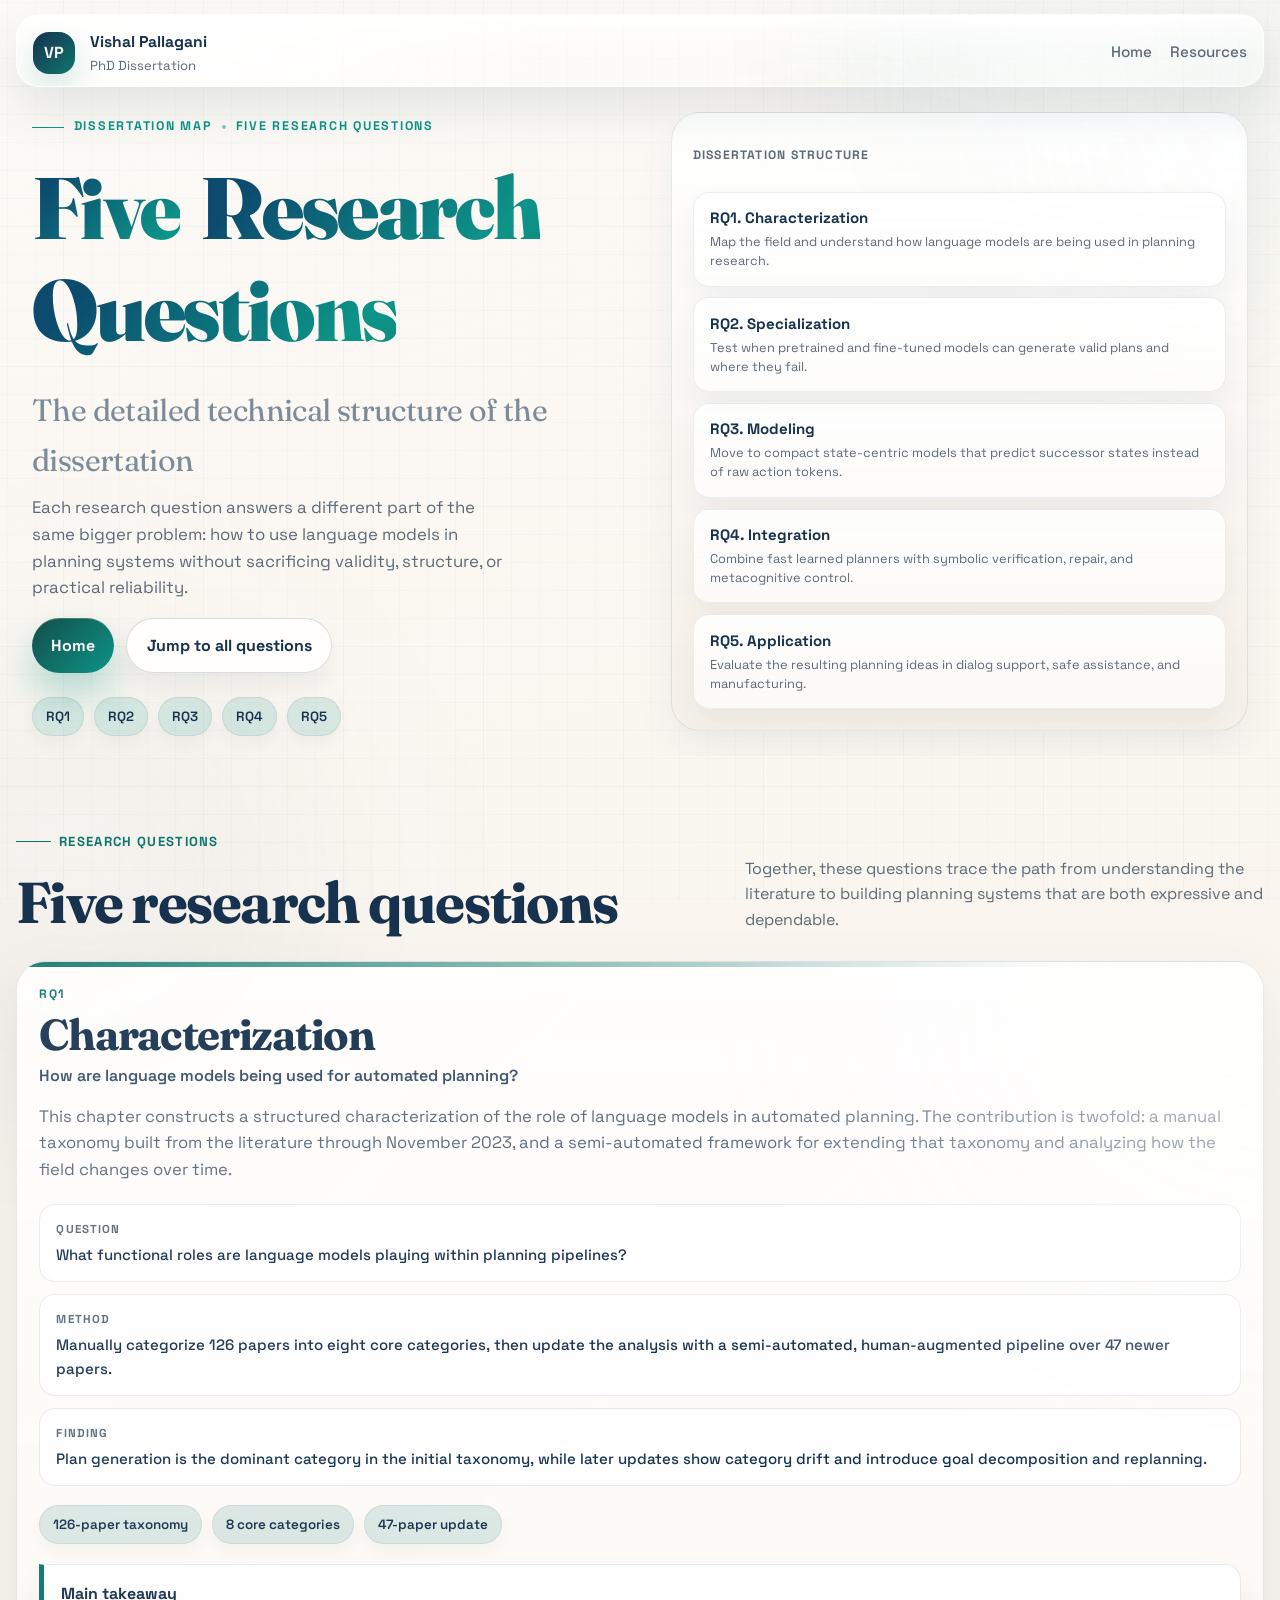
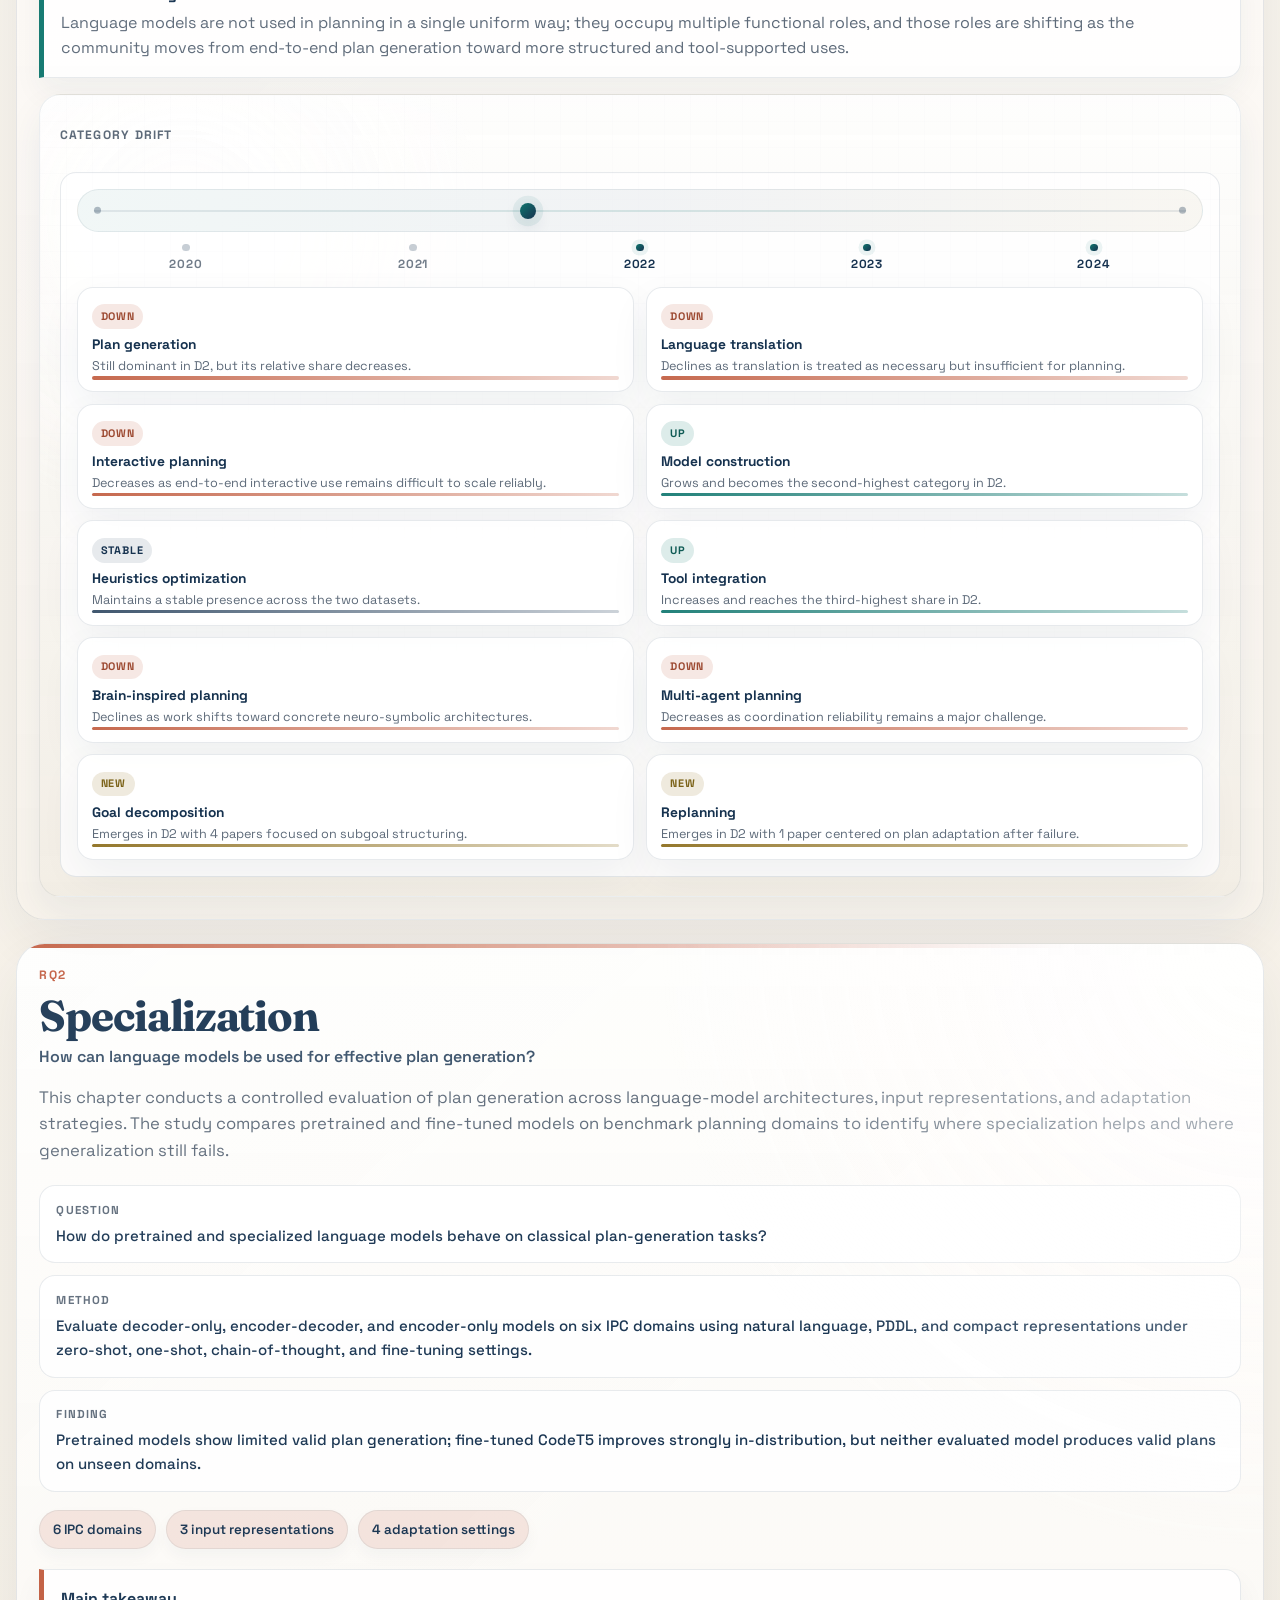
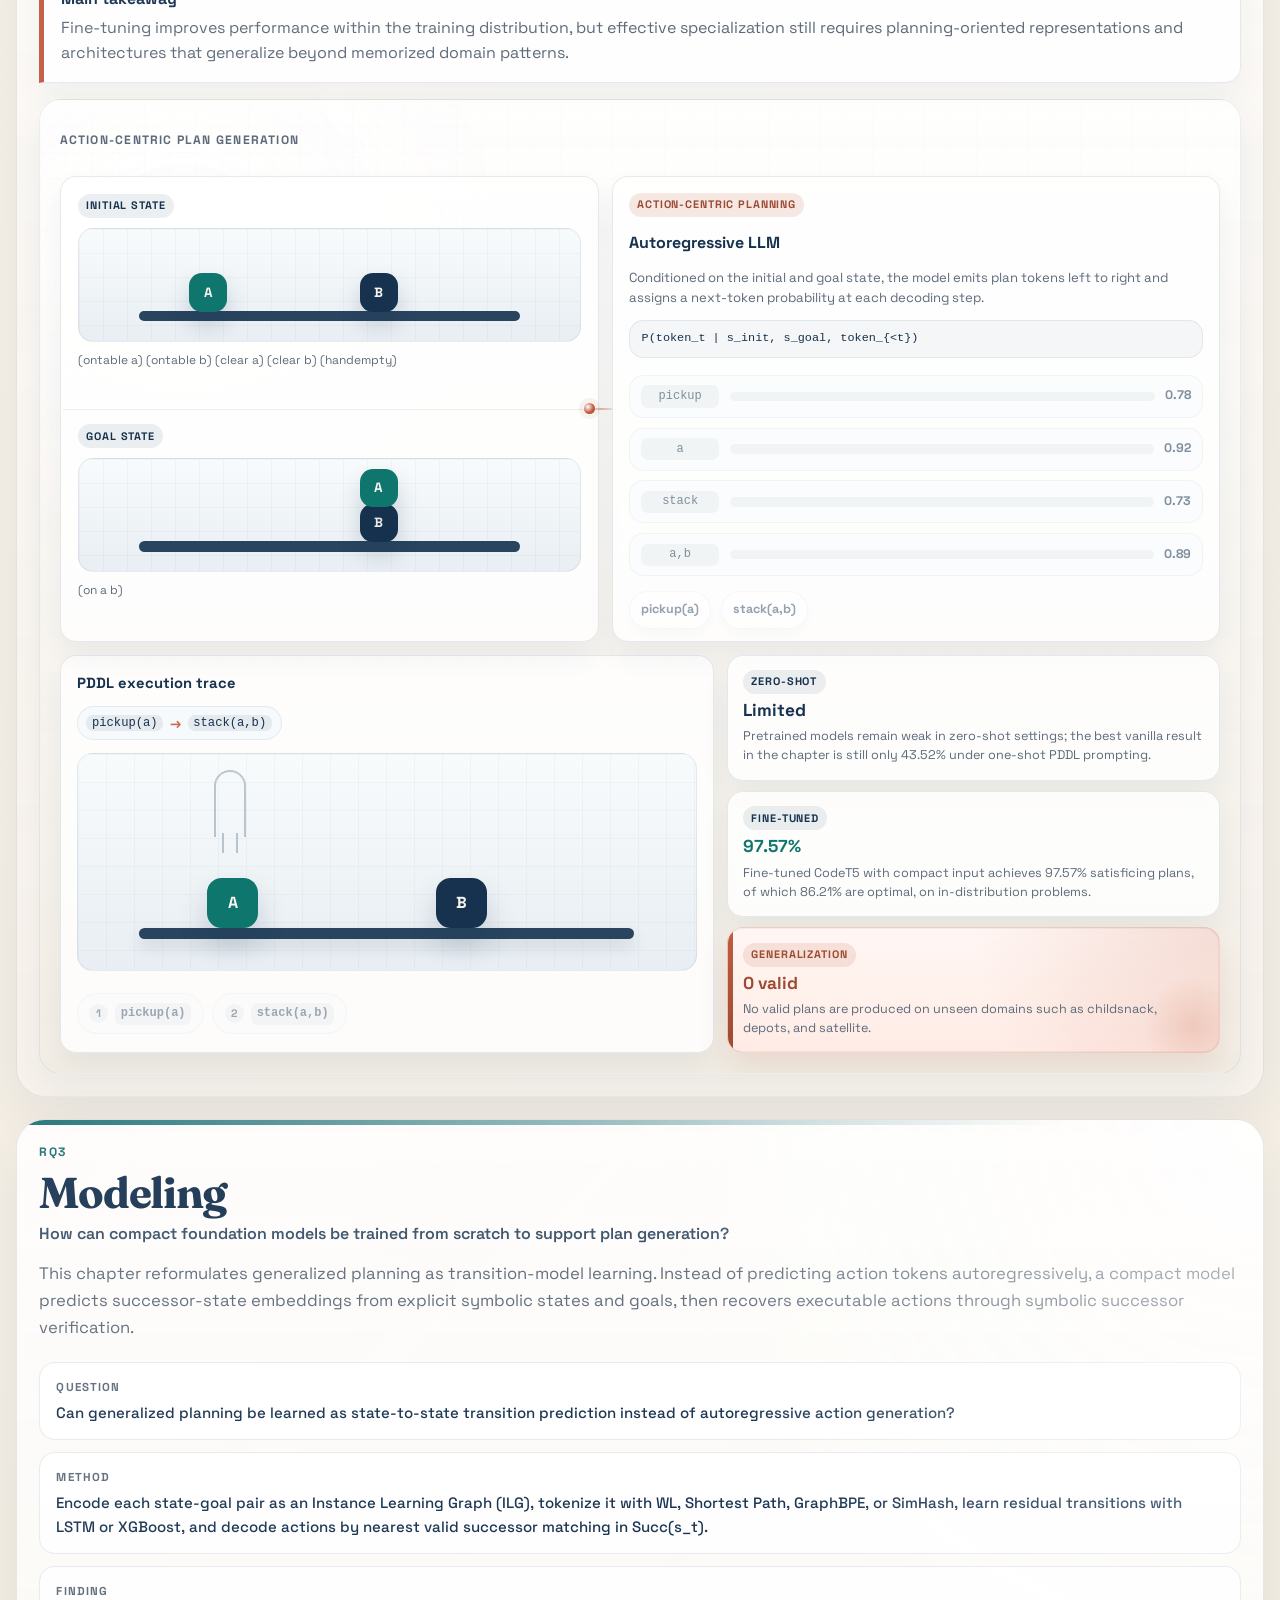
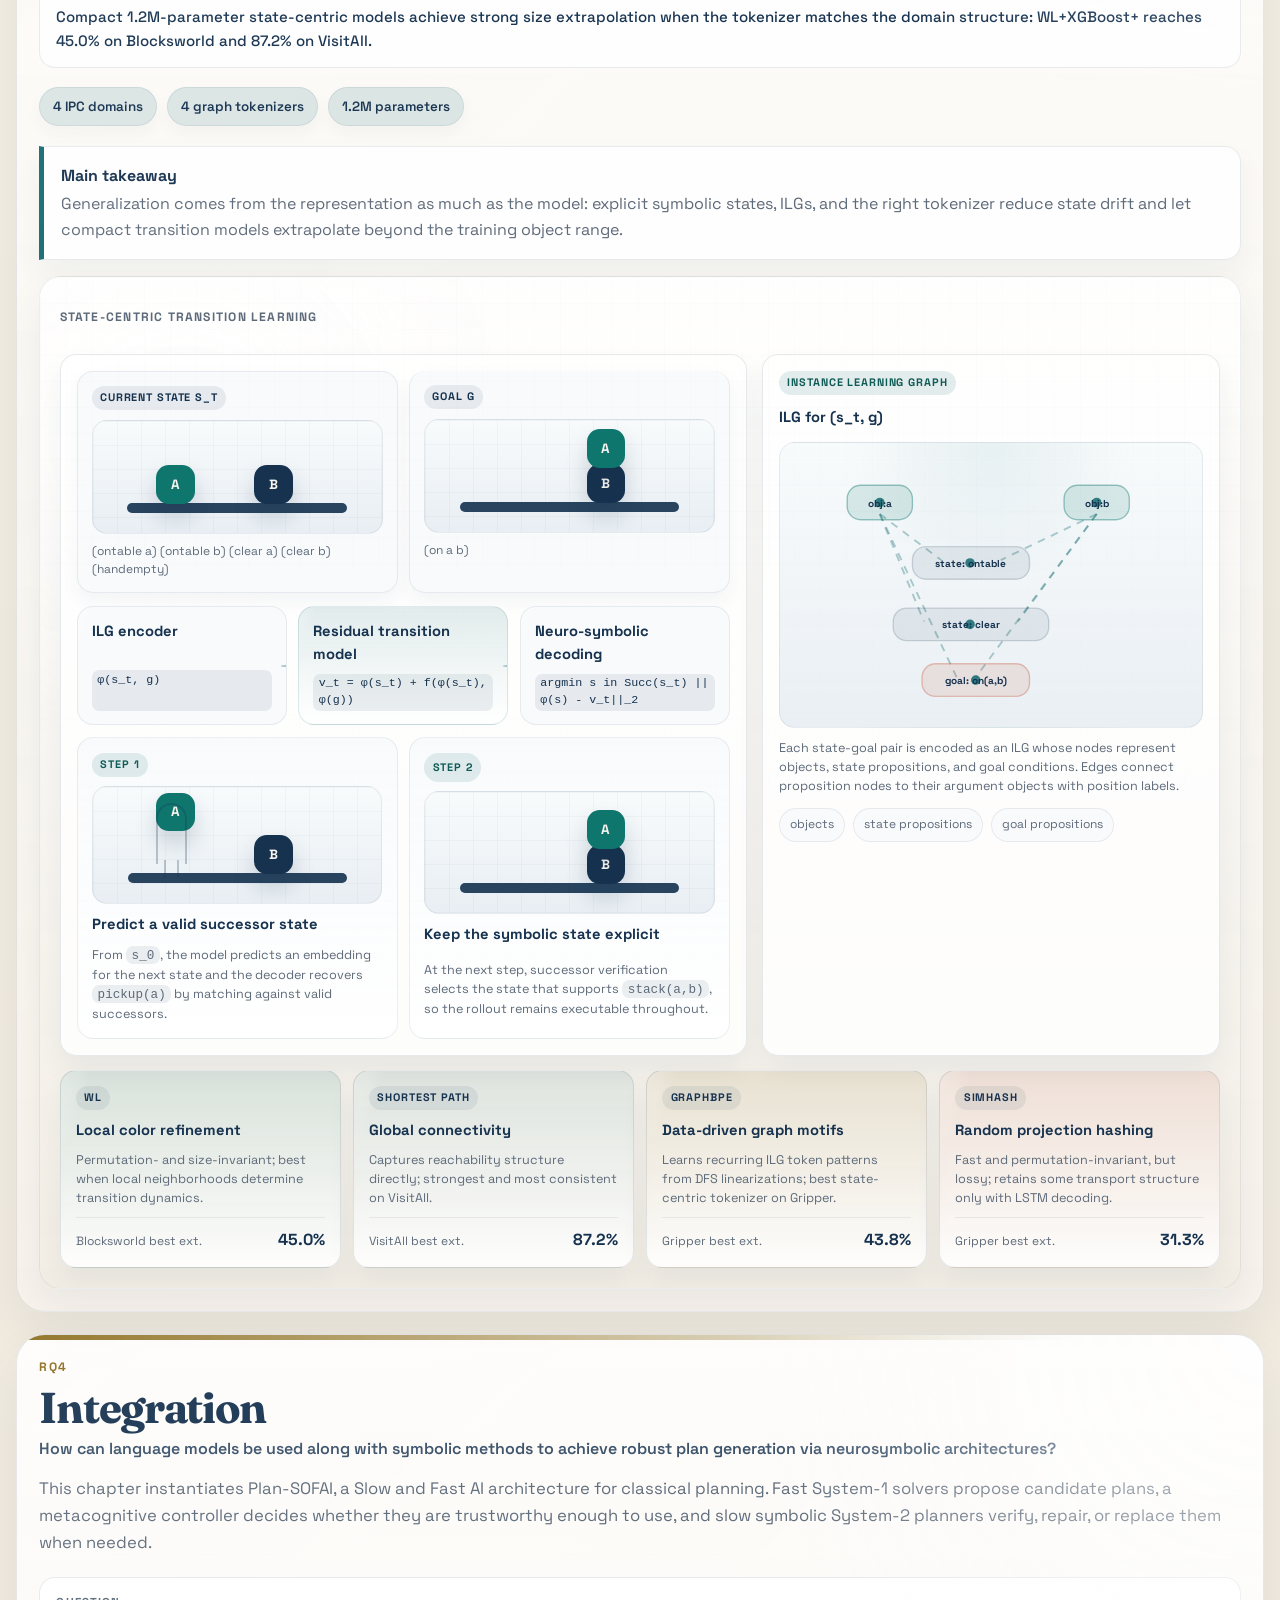
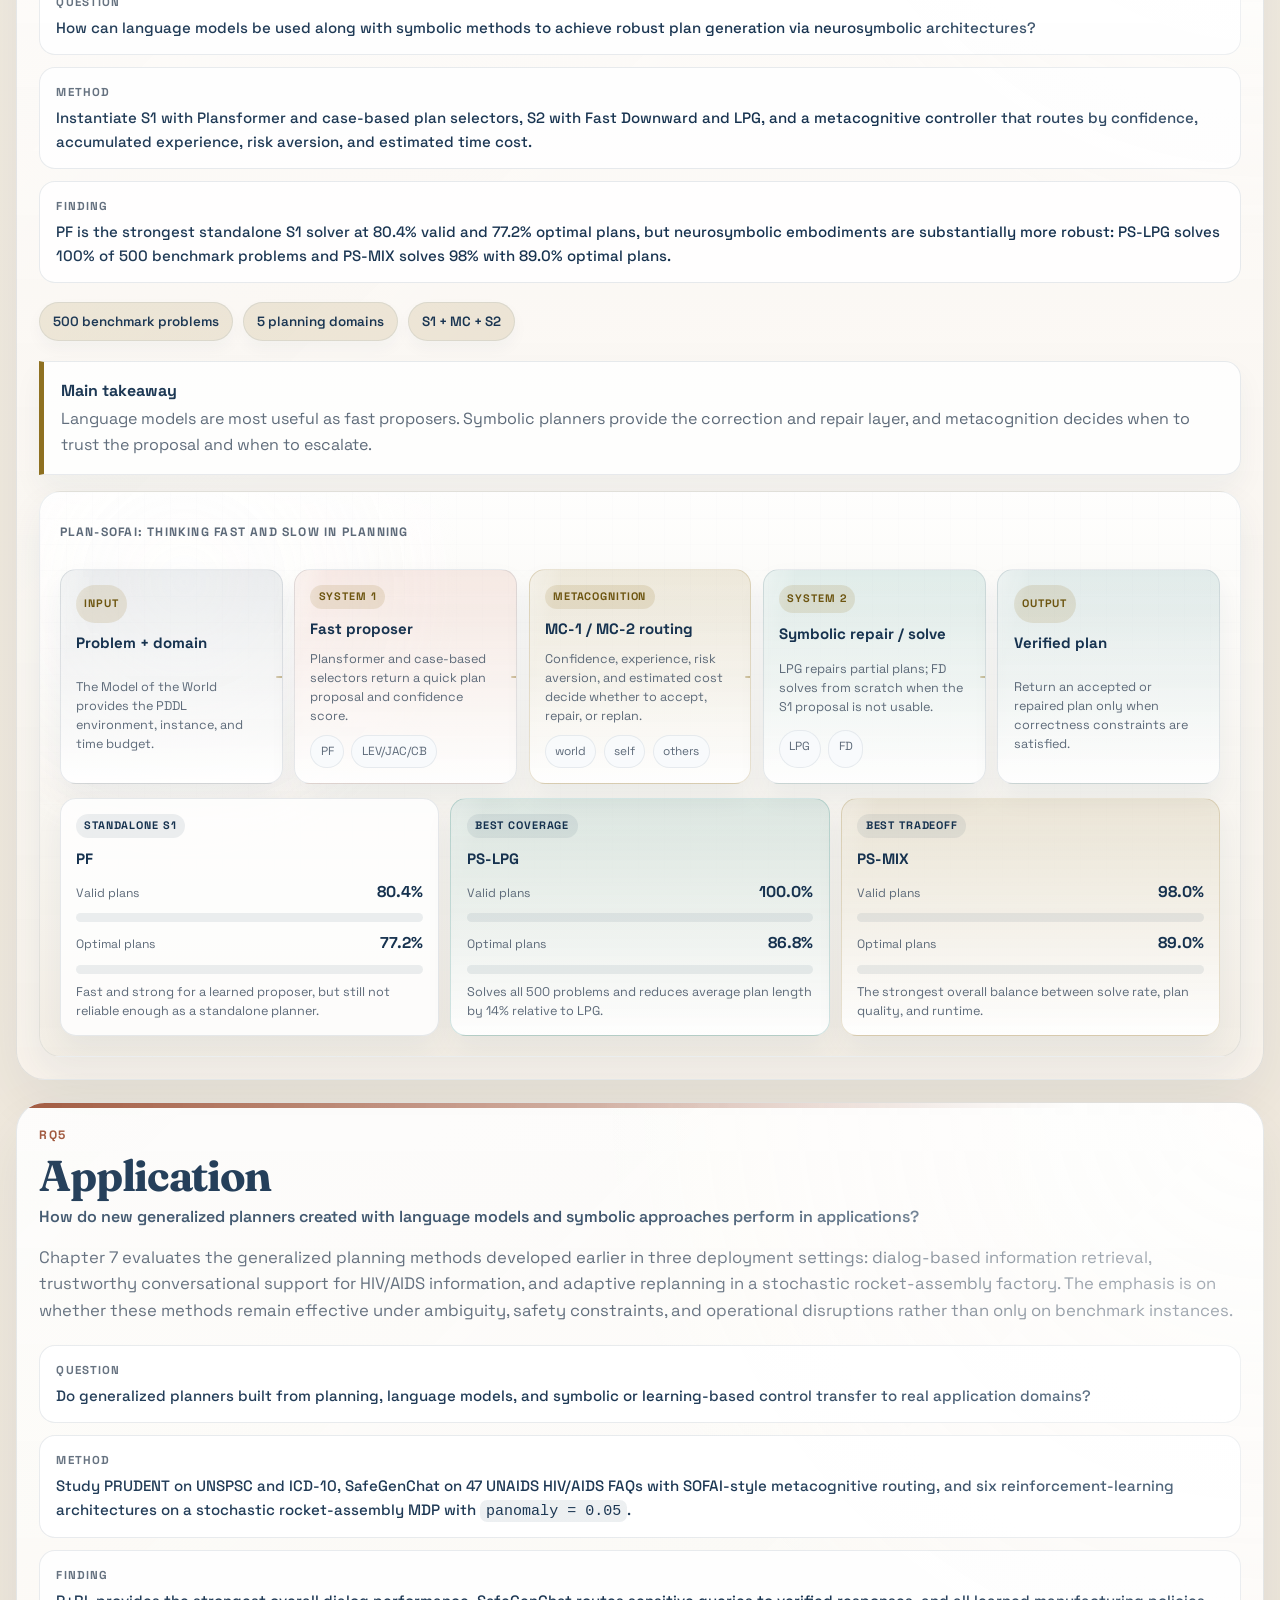
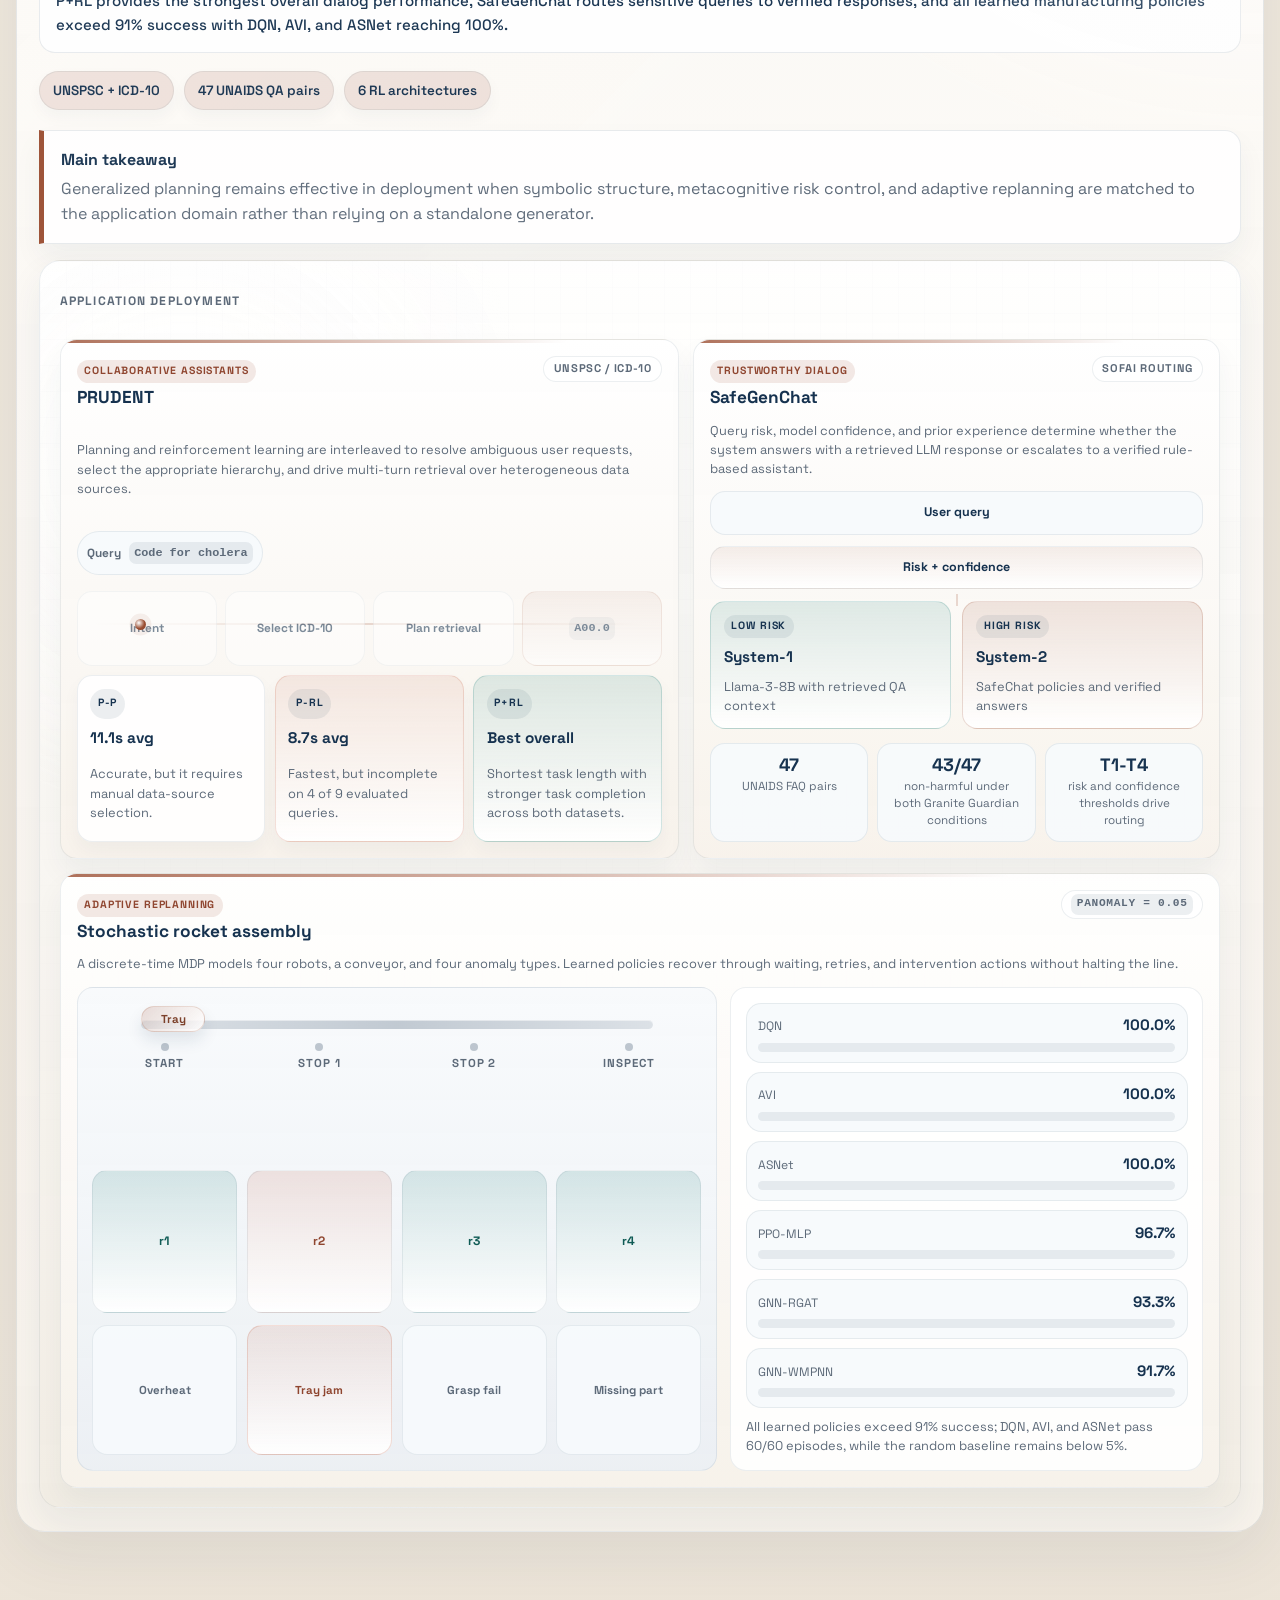
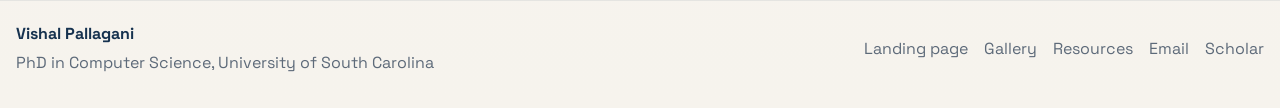
==== commit c4cf7a93: "Update research-questions.html" ====
--- a/research-questions.html
+++ b/research-questions.html
@@ -34,6 +34,7 @@
       </button>
       <nav class="site-nav" id="site-nav" aria-label="Primary">
         <a href="index.html">Home</a>
+        <a href="resources.html">Resources</a>
       </nav>
     </header>
 
@@ -919,6 +920,7 @@
         <div class="footer-links">
           <a href="index.html">Landing page</a>
           <a href="index.html#gallery">Gallery</a>
+          <a href="resources.html">Resources</a>
           <a href="mailto:vishal.pallagani@gmail.com">Email</a>
           <a href="https://scholar.google.com/citations?user=uUkfixUAAAAJ&hl=en" target="_blank"
             rel="noopener noreferrer">Scholar</a>
